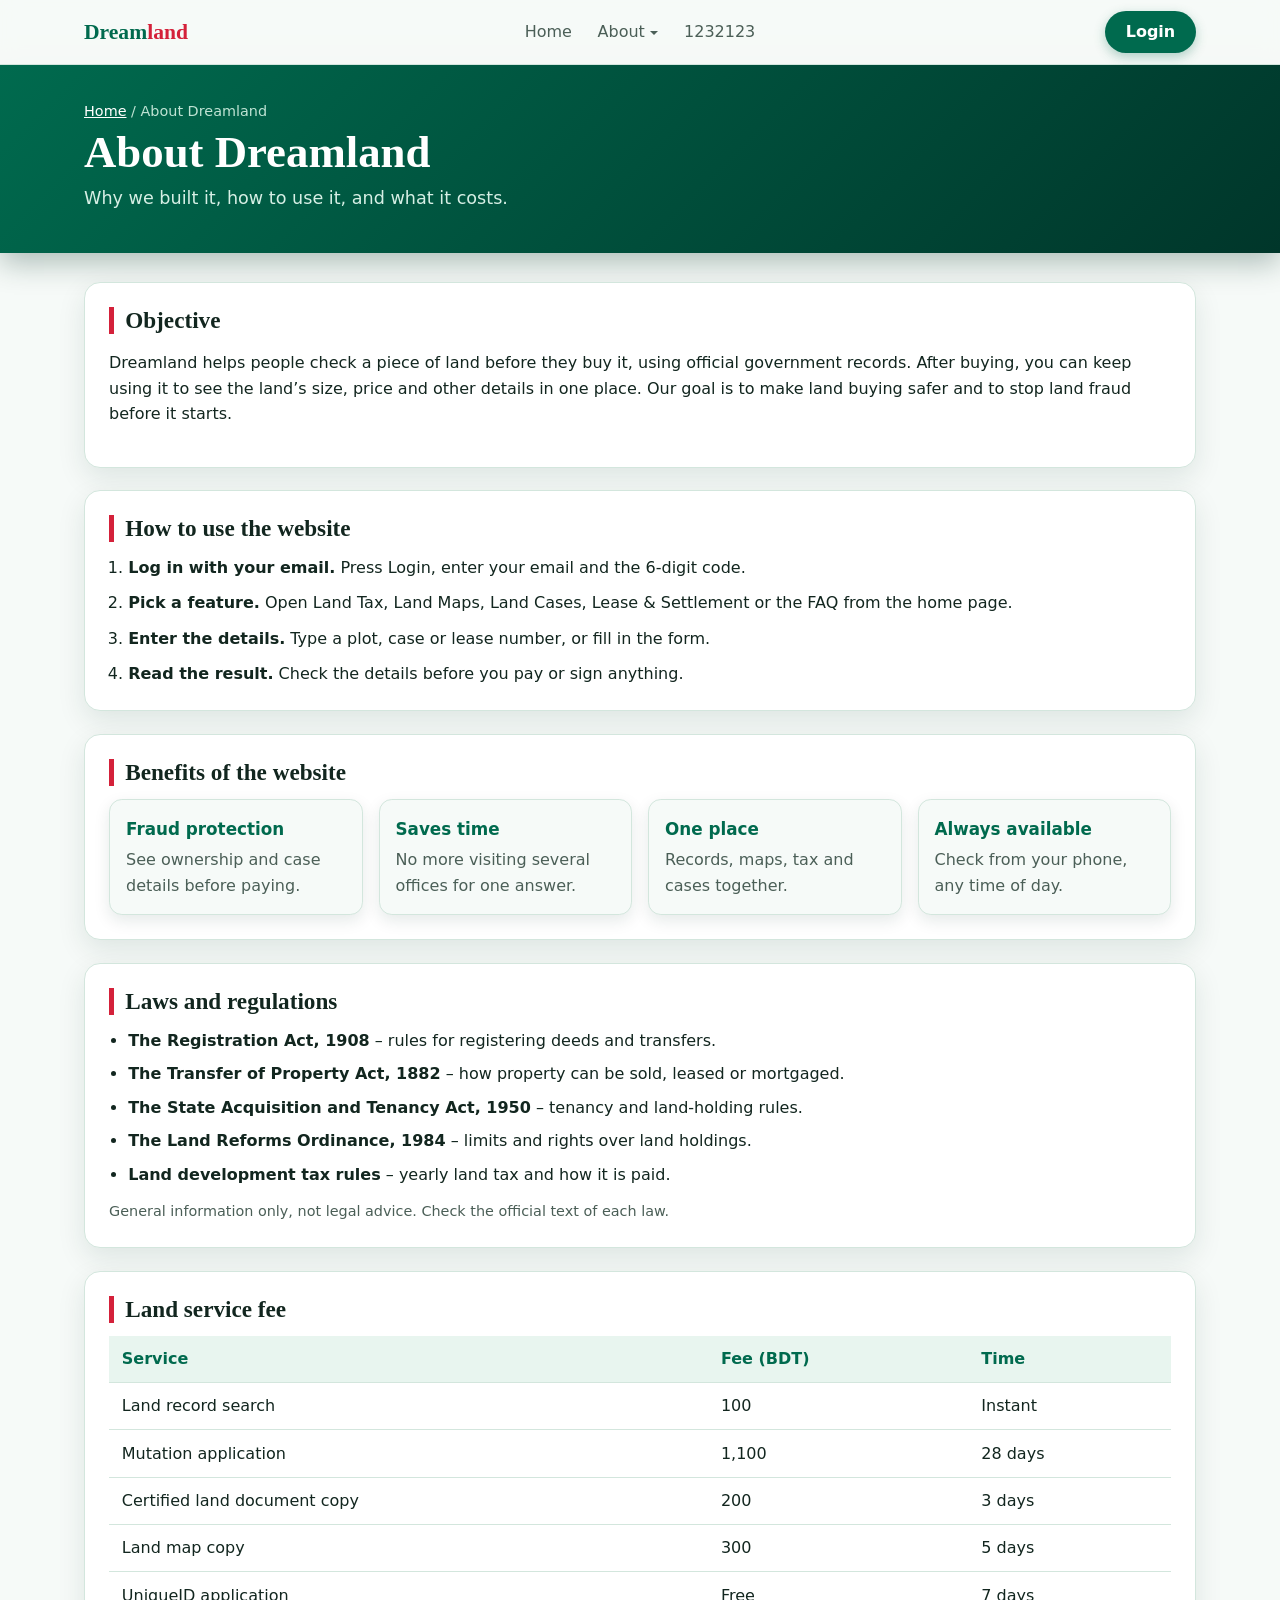
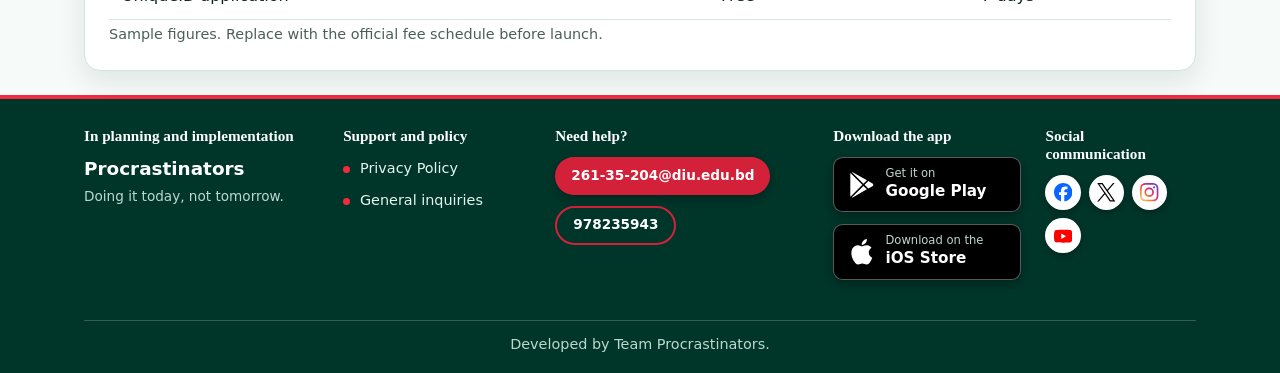
==== about.html @ dc515459 "mass" ====
<!DOCTYPE html>
<html lang="en">
<head>
<meta charset="utf-8">
<meta name="viewport" content="width=device-width, initial-scale=1, viewport-fit=cover">
<meta name="description" content="Dreamland: verify land records before you buy.">
<meta name="color-scheme" content="light">
<title>About – Dreamland</title>
<link rel="stylesheet" href="styles.css">
</head>
<body data-page="about">
<header>
  <div class="wrap bar">
    <a class="logo" href="index.html">Dream<span>land</span></a>
    <nav class="links" aria-label="Main"><a href="index.html">Home</a>
      <span class="has-dd"><a href="about.html" aria-haspopup="true">About</a>
        <div class="menu">
          <a href="about.html#objective">Objective</a>
          <a href="about.html#how-to-use">How to use the website</a>
          <a href="about.html#benefits">Benefits of the website</a>
          <a href="about.html#laws">Laws and regulations</a>
          <a href="about.html#fees">Land service fee</a>
        </div></span>
      <a href="tel:1232123">1232123</a></nav>
    <button class="login" type="button" id="loginBtn">Login</button>
  </div>
</header>
<div class="progress" id="progress"></div>

<section class="phero"><div class="wrap"><nav class="crumb" aria-label="Breadcrumb"><a href="index.html">Home</a> / About Dreamland</nav>
<h1>About Dreamland</h1><p>Why we built it, how to use it, and what it costs.</p></div></section>
<main class="wrap inner">

<div class="panel reveal" id="objective"><h2>Objective</h2>
<p>Dreamland helps people check a piece of land before they buy it, using official government records. After buying, you can keep using it to see the land&rsquo;s size, price and other details in one place. Our goal is to make land buying safer and to stop land fraud before it starts.</p></div>
<div class="panel reveal" id="how-to-use"><h2>How to use the website</h2>
<ol class="steps"><li><b>Log in with your email.</b> Press Login, enter your email and the 6-digit code.</li>
<li><b>Pick a feature.</b> Open Land Tax, Land Maps, Land Cases, Lease &amp; Settlement or the FAQ from the home page.</li>
<li><b>Enter the details.</b> Type a plot, case or lease number, or fill in the form.</li>
<li><b>Read the result.</b> Check the details before you pay or sign anything.</li></ol></div>
<div class="panel reveal" id="benefits"><h2>Benefits of the website</h2>
<div class="grid3"><div class="mini"><h3>Fraud protection</h3><p>See ownership and case details before paying.</p></div>
<div class="mini"><h3>Saves time</h3><p>No more visiting several offices for one answer.</p></div>
<div class="mini"><h3>One place</h3><p>Records, maps, tax and cases together.</p></div>
<div class="mini"><h3>Always available</h3><p>Check from your phone, any time of day.</p></div></div></div>
<div class="panel reveal" id="laws"><h2>Laws and regulations</h2>
<ul class="laws"><li><b>The Registration Act, 1908</b> &ndash; rules for registering deeds and transfers.</li>
<li><b>The Transfer of Property Act, 1882</b> &ndash; how property can be sold, leased or mortgaged.</li>
<li><b>The State Acquisition and Tenancy Act, 1950</b> &ndash; tenancy and land-holding rules.</li>
<li><b>The Land Reforms Ordinance, 1984</b> &ndash; limits and rights over land holdings.</li>
<li><b>Land development tax rules</b> &ndash; yearly land tax and how it is paid.</li></ul>
<p class="note">General information only, not legal advice. Check the official text of each law.</p></div>
<div class="panel reveal" id="fees"><h2>Land service fee</h2>
<div class="scroll"><table class="tbl"><thead><tr><th>Service</th><th>Fee (BDT)</th><th>Time</th></tr></thead><tbody>
<tr><td>Land record search</td><td>100</td><td>Instant</td></tr>
<tr><td>Mutation application</td><td>1,100</td><td>28 days</td></tr>
<tr><td>Certified land document copy</td><td>200</td><td>3 days</td></tr>
<tr><td>Land map copy</td><td>300</td><td>5 days</td></tr>
<tr><td>UniqueID application</td><td>Free</td><td>7 days</td></tr></tbody></table></div>
<p class="note">Sample figures. Replace with the official fee schedule before launch.</p></div>
</main>

<footer>
  <div class="wrap">
    <div class="ft">
      <div>
        <h4>In planning and implementation</h4>
        <div class="emb">
          <div><b>Procrastinators</b><p>Doing it today, not tomorrow.</p></div>
        </div>
      </div>
      <div>
        <h4>Support and policy</h4>
        <ul>
          <li><a href="#">Privacy Policy</a></li>
          <li><a href="#">General inquiries</a></li>
        </ul>
      </div>
      <div class="help">
        <h4>Need help?</h4>
        <a class="hb" href="https://mail.google.com/mail/?view=cm&amp;fs=1&amp;to=261-35-204@diu.edu.bd" target="_blank" rel="noopener noreferrer">261-35-204@diu.edu.bd</a>
        <a class="hn" href="tel:978235943">978235943</a>
      </div>
      <div>
        <h4>Download the app</h4>
        <a class="store" href="#"><svg class="bi bi-light" viewBox="0 0 24 24" aria-hidden="true"><path d="M22.018 13.298l-3.919 2.218-3.515-3.493 3.543-3.521 3.891 2.202a1.49 1.49 0 0 1 0 2.594zM1.337.924a1.486 1.486 0 0 0-.112.568v21.017c0 .217.045.419.124.6l11.155-11.087L1.337.924zm12.207 10.065l3.258-3.238L3.45.195a1.466 1.466 0 0 0-.946-.179l11.04 10.973zm0 2.067l-11 10.933c.298.036.612-.016.906-.183l13.324-7.54-3.23-3.21z"/></svg><span><small>Get it on</small><b>Google Play</b></span></a>
        <a class="store" href="#"><svg class="bi bi-light" viewBox="0 0 24 24" aria-hidden="true"><path d="M12.152 6.896c-.948 0-2.415-1.078-3.96-1.04-2.04.027-3.91 1.183-4.961 3.014-2.117 3.675-.546 9.103 1.519 12.09 1.013 1.454 2.208 3.09 3.792 3.039 1.52-.065 2.09-.987 3.935-.987 1.831 0 2.35.987 3.96.948 1.637-.026 2.676-1.48 3.676-2.948 1.156-1.688 1.636-3.325 1.662-3.415-.039-.013-3.182-1.221-3.22-4.857-.026-3.04 2.48-4.494 2.597-4.559-1.429-2.09-3.623-2.324-4.39-2.376-2-.156-3.675 1.09-4.61 1.09zM15.53 3.83c.843-1.012 1.4-2.427 1.245-3.83-1.207.052-2.662.805-3.532 1.818-.78.896-1.454 2.338-1.273 3.714 1.338.104 2.715-.688 3.559-1.701"/></svg><span><small>Download on the</small><b>iOS Store</b></span></a>
        </div>
      <div>
        <h4>Social <br>communication</h4>
        <div class="soc">
          <a href="#" aria-label="Facebook"><svg class="bi bi-fb" viewBox="0 0 24 24" aria-hidden="true"><path d="M9.101 23.691v-7.98H6.627v-3.667h2.474v-1.58c0-4.085 1.848-5.978 5.858-5.978.401 0 .955.042 1.468.103a8.68 8.68 0 0 1 1.141.195v3.325a8.623 8.623 0 0 0-.653-.036 26.805 26.805 0 0 0-.733-.009c-.707 0-1.259.096-1.675.309a1.686 1.686 0 0 0-.679.622c-.258.42-.374.995-.374 1.752v1.297h3.919l-.386 2.103-.287 1.564h-3.246v8.245C19.396 23.238 24 18.179 24 12.044c0-6.627-5.373-12-12-12s-12 5.373-12 12c0 5.628 3.874 10.35 9.101 11.647Z"/></svg></a>
          <a href="#" aria-label="X"><svg class="bi bi-x" viewBox="0 0 24 24" aria-hidden="true"><path d="M14.234 10.162 22.977 0h-2.072l-7.591 8.824L7.251 0H.258l9.168 13.343L.258 24H2.33l8.016-9.318L16.749 24h6.993zm-2.837 3.299-.929-1.329L3.076 1.56h3.182l5.965 8.532.929 1.329 7.754 11.09h-3.182z"/></svg></a>
          <a href="#" aria-label="Instagram"><svg class="bi bi-ig" viewBox="0 0 24 24" aria-hidden="true"><defs><linearGradient id="ig" x1="0" y1="1" x2="1" y2="0"><stop offset="0" stop-color="#FEDA77"/><stop offset=".3" stop-color="#F58529"/><stop offset=".55" stop-color="#DD2A7B"/><stop offset=".8" stop-color="#8134AF"/><stop offset="1" stop-color="#515BD4"/></linearGradient></defs><path d="M7.0301.084c-1.2768.0602-2.1487.264-2.911.5634-.7888.3075-1.4575.72-2.1228 1.3877-.6652.6677-1.075 1.3368-1.3802 2.127-.2954.7638-.4956 1.6365-.552 2.914-.0564 1.2775-.0689 1.6882-.0626 4.947.0062 3.2586.0206 3.6671.0825 4.9473.061 1.2765.264 2.1482.5635 2.9107.308.7889.72 1.4573 1.388 2.1228.6679.6655 1.3365 1.0743 2.1285 1.38.7632.295 1.6361.4961 2.9134.552 1.2773.056 1.6884.069 4.9462.0627 3.2578-.0062 3.668-.0207 4.9478-.0814 1.28-.0607 2.147-.2652 2.9098-.5633.7889-.3086 1.4578-.72 2.1228-1.3881.665-.6682 1.0745-1.3378 1.3795-2.1284.2957-.7632.4966-1.636.552-2.9124.056-1.2809.0692-1.6898.063-4.948-.0063-3.2583-.021-3.6668-.0817-4.9465-.0607-1.2797-.264-2.1487-.5633-2.9117-.3084-.7889-.72-1.4568-1.3876-2.1228C21.2982 1.33 20.628.9208 19.8378.6165 19.074.321 18.2017.1197 16.9244.0645 15.6471.0093 15.236-.005 11.977.0014 8.718.0076 8.31.0215 7.0301.0839m.1402 21.6932c-1.17-.0509-1.8053-.2453-2.2287-.408-.5606-.216-.96-.4771-1.3819-.895-.422-.4178-.6811-.8186-.9-1.378-.1644-.4234-.3624-1.058-.4171-2.228-.0595-1.2645-.072-1.6442-.079-4.848-.007-3.2037.0053-3.583.0607-4.848.05-1.169.2456-1.805.408-2.2282.216-.5613.4762-.96.895-1.3816.4188-.4217.8184-.6814 1.3783-.9003.423-.1651 1.0575-.3614 2.227-.4171 1.2655-.06 1.6447-.072 4.848-.079 3.2033-.007 3.5835.005 4.8495.0608 1.169.0508 1.8053.2445 2.228.408.5608.216.96.4754 1.3816.895.4217.4194.6816.8176.9005 1.3787.1653.4217.3617 1.056.4169 2.2263.0602 1.2655.0739 1.645.0796 4.848.0058 3.203-.0055 3.5834-.061 4.848-.051 1.17-.245 1.8055-.408 2.2294-.216.5604-.4763.96-.8954 1.3814-.419.4215-.8181.6811-1.3783.9-.4224.1649-1.0577.3617-2.2262.4174-1.2656.0595-1.6448.072-4.8493.079-3.2045.007-3.5825-.006-4.848-.0608M16.953 5.5864A1.44 1.44 0 1 0 18.39 4.144a1.44 1.44 0 0 0-1.437 1.4424M5.8385 12.012c.0067 3.4032 2.7706 6.1557 6.173 6.1493 3.4026-.0065 6.157-2.7701 6.1506-6.1733-.0065-3.4032-2.771-6.1565-6.174-6.1498-3.403.0067-6.156 2.771-6.1496 6.1738M8 12.0077a4 4 0 1 1 4.008 3.9921A3.9996 3.9996 0 0 1 8 12.0077"/></svg></a>
          <a href="#" aria-label="YouTube"><svg class="bi bi-yt" viewBox="0 0 24 24" aria-hidden="true"><path d="M23.498 6.186a3.016 3.016 0 0 0-2.122-2.136C19.505 3.545 12 3.545 12 3.545s-7.505 0-9.377.505A3.017 3.017 0 0 0 .502 6.186C0 8.07 0 12 0 12s0 3.93.502 5.814a3.016 3.016 0 0 0 2.122 2.136c1.871.505 9.376.505 9.376.505s7.505 0 9.377-.505a3.015 3.015 0 0 0 2.122-2.136C24 15.93 24 12 24 12s0-3.93-.502-5.814zM9.545 15.568V8.432L15.818 12l-6.273 3.568z"/></svg></a>
        </div>
      </div>
    </div>
    <div class="copy">Developed by Team Procrastinators.</div>
  </div>
</footer>

<div class="modal" id="loginModal" hidden>
  <div class="mbox" role="dialog" aria-modal="true" aria-labelledby="lt">
    <button class="x" type="button" aria-label="Close" data-close>&times;</button>
    <h3 id="lt">Login with email</h3>
    <form id="lf1" novalidate>
      <p>Enter your email and we will send you a 6-digit code.</p>
      <label>Email<input type="email" id="lemail" placeholder="you@example.com" autocomplete="email"></label>
      <p class="err" id="lerr1"></p><button class="pbtn" type="submit">Send code</button>
    </form>
    <form id="lf2" hidden novalidate>
      <p id="lhint"></p>
      <label>6-digit code<input id="lcode" inputmode="numeric" maxlength="6" autocomplete="one-time-code"></label>
      <p class="err" id="lerr2"></p><button class="pbtn" type="submit">Verify and login</button>
      <button type="button" class="linkbtn" id="lback">Change email</button>
    </form>
    <div id="lf3" hidden><p>Signed in as <b id="lwho"></b></p><button class="pbtn" id="llogout" type="button">Logout</button></div>
  </div>
</div>
<script src="site.js"></script>
</body>
</html>
---- styles.css ----
/* ==========================================================================
   Dreamland – styles.css
   Sections: 1 Theme & base · 2 Header · 3 Spotlight · 4 Features · 5 Footer · 6 Scroll reveal · 7 Responsive & reduced motion
   ========================================================================== */

/* 1. THEME & BASE */
:root{--bg:#f6faf8;--card:#fff;--ink:#12261f;--muted:#4b5f57;--sky:#006a4e;--accent:#d4213a;--line:#d3e6dd;--glass:rgba(246,250,248,.88);
box-sizing:border-box;padding-top:env(safe-area-inset-top,0px);padding-bottom:env(safe-area-inset-bottom,0px)}
html{scroll-padding-top:calc(env(safe-area-inset-top,0px) + 4.5rem);scroll-behavior:smooth}
*,*::before,*::after{box-sizing:inherit}
body{margin:0;background:var(--bg);color:var(--ink);font:1rem/1.6 system-ui,-apple-system,"Segoe UI",Roboto,sans-serif}
body::before{content:"";position:fixed;inset:0 0 auto;height:env(safe-area-inset-top,0px);background:var(--bg);z-index:30}
a{color:var(--accent)}
:focus-visible{outline:3px solid var(--sky);outline-offset:3px}
.wrap{max-width:72rem;margin:0 auto;padding:0 1.25rem}
/* 2. HEADER */
header{position:sticky;top:env(safe-area-inset-top,0px);z-index:20;background:var(--glass);backdrop-filter:blur(10px);border-bottom:1px solid var(--line)}
.bar{display:grid;grid-template-columns:1fr auto 1fr;align-items:center;gap:1rem;height:4rem}
.logo{font:700 1.35rem Georgia,serif;text-decoration:none;color:var(--sky)}
.logo span{color:var(--accent)}
.links{display:flex;gap:1.6rem;justify-content:center;grid-column:2}
.links a{color:var(--muted);text-decoration:none;font-weight:500}
.links a:hover{color:var(--accent)}
.login{all:unset;cursor:pointer;grid-column:3;justify-self:end;background:var(--sky);color:#fff;font-weight:700;padding:.5rem 1.3rem;border-radius:999px;transition:transform .2s,box-shadow .2s}
.login:hover{transform:translateY(-2px);box-shadow:0 6px 14px rgba(0,106,78,.3)}
/* 3. SPOTLIGHT (carousel, search bar, date) */
.spot{position:relative;margin:1.5rem 0;border-radius:1.25rem;overflow:hidden;aspect-ratio:16/7;min-height:14rem;background:#bfe8d6}
.slide{position:absolute;inset:0;display:flex;flex-direction:column;padding:0;opacity:0;visibility:hidden;transform:scale(1.03);transition:opacity .7s,transform 1.2s,visibility .7s}
.slide img{width:100%;height:100%;object-fit:cover;object-position:left center;display:block}
.slide.on{opacity:1;visibility:visible;transform:none}
.rank{color:#bfe9f8;font-weight:600;margin:0 0 .5rem}
.slide h1,.slide h2{font:700 clamp(2.2rem,7vw,4.2rem)/1.05 Georgia,serif;margin:0 0 .8rem;letter-spacing:-.02em}
.slide p{max-width:34rem;margin:0 0 1.5rem;font-size:1.1rem}
.role{display:inline-block;transition:opacity .3s}
.role.out{opacity:0}
.btn{display:inline-block;background:#006a4e;color:#fff;font-weight:700;padding:.7rem 1.4rem;border-radius:999px;text-decoration:none;margin-right:.6rem;transition:transform .2s}
.btn:hover{transform:translateY(-2px)}
.btn.ghost{background:rgba(255,255,255,.15);color:#fff}
.ctrl{position:absolute;left:0;right:0;bottom:1rem;display:flex;justify-content:center;align-items:center;z-index:2;pointer-events:none}
.ctrl button{all:unset;cursor:pointer;width:2.4rem;height:2.4rem;border-radius:50%;background:rgba(255,255,255,.2);color:#fff;display:grid;place-items:center}
.ctrl button:hover{background:rgba(255,255,255,.35)}
.dots{display:flex;gap:.5rem;pointer-events:auto}
.dots button{width:.7rem;height:.7rem;border-radius:50%;background:rgba(255,255,255,.65);box-shadow:0 0 0 1px rgba(0,40,28,.3)}
.dots button.on{background:#fff;width:1.6rem;border-radius:999px;transition:width .3s}
.sbar{position:absolute;top:33%;left:50%;transform:translate(-50%,-50%);z-index:3;width:min(36rem,calc(100% - 2rem));display:flex;align-items:center;gap:.6rem;padding:0 1rem;border-radius:999px;background:rgba(0,40,28,.32);border:1px solid rgba(255,255,255,.6);backdrop-filter:blur(8px);color:#fff}
.sbar svg{flex:none;width:1.1rem;height:1.1rem}
.sbar input{all:unset;flex:1;min-width:0;padding:.65rem 0;color:#fff;font-size:1rem;text-overflow:ellipsis}
.sbar input::placeholder{color:#fff;opacity:1;text-overflow:ellipsis}
.sbar:focus-within{border-color:#fff;box-shadow:0 0 0 3px rgba(255,255,255,.35)}
.date{position:absolute;right:1rem;bottom:.9rem;z-index:3;padding:.4rem 1.1rem;border-radius:999px;background:rgba(0,40,28,.32);backdrop-filter:blur(8px);color:#fff;font-size:1.05rem;white-space:nowrap}
/* 4. FEATURES (chips + cards) */
section{padding:2.5rem 0 0}
.head{display:flex;align-items:center;justify-content:space-between;gap:1rem;flex-wrap:wrap;margin-bottom:1.2rem}
h2.t{font:700 1.7rem Georgia,serif;margin:0;border-left:5px solid var(--accent);padding-left:.8rem}
.chips{display:flex;gap:.5rem;flex-wrap:wrap}
.chip{all:unset;cursor:pointer;padding:.35rem 1rem;border-radius:999px;border:1px solid var(--line);background:var(--card);font-size:.92rem}
.chip:hover{border-color:var(--sky)}
.chip[aria-pressed="true"]{background:var(--sky);color:#fff;border-color:var(--sky);font-weight:600}
.grid{display:grid;grid-template-columns:repeat(auto-fill,minmax(min(20rem,100%),1fr));gap:1rem}
.card{position:relative;aspect-ratio:16/9;border-radius:.9rem;overflow:hidden;background:linear-gradient(160deg,hsl(164 100% 22%),hsl(164 100% 12%));color:#fff;display:flex;flex-direction:column;justify-content:flex-start;padding:.9rem;transition:transform .3s,box-shadow .3s;cursor:default}
.card:hover,.card:focus-visible{transform:translateY(-6px);box-shadow:0 14px 30px rgba(212,33,58,.35)}
.card::before{content:"";position:absolute;inset:0;background:linear-gradient(160deg,#f42a41,#8c0f1f);opacity:0;transition:opacity .3s}
.card>*{position:relative}
.card .ico{position:absolute;right:.9rem;bottom:.9rem;width:5rem;height:5rem;padding:1.1rem;border-radius:50%;background:rgba(255,255,255,.18);fill:none;stroke:#fff;stroke-width:1.7;stroke-linecap:round;stroke-linejoin:round}
.card:hover::before,.card:focus-visible::before{opacity:1}
.card .tag{position:absolute;bottom:.9rem;left:.9rem;background:rgba(0,0,0,.35);padding:.1rem .6rem;border-radius:999px;font-size:.95rem}
.card h3{margin:0;font-size:1.6rem;line-height:1.2}
.card p{max-width:calc(100% - 5.5rem);margin:.4rem 0 0;font-size:1.05rem;max-height:0;opacity:0;overflow:hidden;transition:max-height .35s,opacity .35s}
.card:hover p,.card:focus-visible p{max-height:8rem;opacity:1}
/* highlighted red card (Apply for UniqueID): brighter glow on hover */
.card.hot{background:linear-gradient(160deg,#e0243d,#8c0f1f);box-shadow:0 0 14px rgba(244,42,65,.45)}
.card.hot::before{background:linear-gradient(160deg,#ff6b7e,#e0243d)}
.card.hot:hover,.card.hot:focus-visible{box-shadow:0 0 34px 8px rgba(255,80,100,.85),0 14px 34px rgba(255,60,85,.6)}
.empty{color:var(--muted);padding:1rem 0}
/* 5. FOOTER */
footer{margin-top:1.5rem;background:#00362a;color:#e6f4ee;border-top:4px solid #f42a41;font-size:.9rem}
.ft{display:grid;grid-template-columns:minmax(12rem,1.25fr) minmax(9rem,1fr) minmax(13rem,1.35fr) minmax(10rem,1fr) minmax(8rem,.8fr);gap:1.5rem;align-items:start;padding:1.75rem 0 1.25rem;overflow:visible;min-width:0}
.ft>div{min-width:0;max-width:100%}
.ft>div:first-child{min-width:0}
.ft>div:nth-child(3){min-width:0}
.ft>div:nth-child(4){min-width:0}
.ft>div:nth-child(5){min-width:0}
.store{width:100%;max-width:100%;box-sizing:border-box;overflow:visible}
.ft h4{white-space:normal}
@media(max-width:900px){.ft{grid-template-columns:repeat(2,minmax(0,1fr));gap:2rem 1.5rem}.ft>div:first-child{grid-column:1/-1}}
@media(max-width:480px){.ft{grid-template-columns:minmax(0,1fr);gap:1.75rem}.ft>div:first-child{grid-column:auto}.store{max-width:15rem}}
.help p{margin:0 0 1rem;line-height:1.5}
.ft a.hb{display:inline-block;background:#d4213a;color:#fff;font-weight:700;padding:.5rem 1rem;border-radius:999px;text-decoration:none;white-space:nowrap}
.ft a.hb:hover{background:#f42a41;text-decoration:none}
.ft a.hn{display:block;margin-top:.6rem;color:#fff;font-weight:700}
.ft h4{margin:0 0 .75rem;font:700 .95rem Georgia,serif;color:#fff;white-space:nowrap}
.ft h4.gap{margin-top:2rem}
.ft ul{list-style:none;margin:0;padding:0;display:grid;gap:.55rem}
.ft a{color:#e6f4ee;text-decoration:none}
.ft a:hover{color:#fff;text-decoration:underline}
.ft a:focus-visible{outline-color:#fff}
.ft ul a{display:flex;gap:.6rem;align-items:baseline;white-space:nowrap}
.ft ul a::before{content:"";flex:none;width:.45rem;height:.45rem;border-radius:50%;background:#f42a41}
.emb{display:flex;gap:1rem;align-items:center}
.ft svg.plogo{flex:none;width:4rem;height:4rem;stroke:none}
.emb p{margin:.3rem 0 0;color:#bcd8cc;font-size:.85rem;line-height:1.4}
.seal{flex:none;width:3.6rem;height:3.6rem;border-radius:50%;border:2px dashed rgba(255,255,255,.55);display:grid;place-items:center;font-size:.7rem;color:#bcd8cc}
.emb b{display:block;color:#fff;line-height:1.35;font-size:1.15rem;white-space:nowrap}
.emb span{display:inline-block;margin-top:.4rem;background:rgba(255,255,255,.14);padding:.15rem .7rem;border-radius:.4rem;color:#fff}
.store{display:flex;align-items:center;gap:.7rem;padding:.55rem .9rem;background:#000;border:1px solid rgba(255,255,255,.35);border-radius:.6rem;margin-bottom:.75rem;max-width:14rem}
.store svg{flex:none;width:1.6rem;height:1.6rem}
.ft svg.bi{stroke:none}
.store small{display:block;font-size:.72rem;color:#bcd8cc;line-height:1.1;white-space:nowrap}
.store b{color:#fff;line-height:1.2;font-size:.95rem;white-space:nowrap}
.ft svg{fill:none;stroke:#fff;stroke-width:1.8;stroke-linecap:round;stroke-linejoin:round}
.soc{display:flex;flex-wrap:wrap;gap:.5rem}
.soc a{width:2.2rem;height:2.2rem;border-radius:50%;display:grid;place-items:center;background:#fff;transition:transform .2s}
.soc a:hover{transform:translateY(-3px)}
.soc svg{width:1.15rem;height:1.15rem}
.partners{background:#fff;color:#12261f;border-radius:1rem;padding:1rem 1.5rem;display:flex;flex-wrap:wrap;gap:.6rem 2rem;align-items:center;justify-content:space-between}
.partners p{margin:0;font-weight:700;color:#006a4e}
.partners ul.pl{display:flex;flex-wrap:wrap;gap:.4rem 1.6rem;list-style:none;margin:0;padding:0}
.partners li{font-weight:600}
.copy{margin-top:.5rem;border-top:1px solid rgba(255,255,255,.2);padding:.8rem 0 1rem;text-align:center;color:#bcd8cc;font-size:.9rem}
/* footer icon colours (were inline style="" attributes in the HTML) */
.ft svg.bi-light{fill:#fff}
.ft svg.bi-fb{fill:#0866FF}
.ft svg.bi-x{fill:#000}
.ft svg.bi-yt{fill:#FF0000}
.ft svg.bi-ig path{fill:url(#ig)}

/* 6. SCROLL REVEAL */
.reveal{opacity:0;transform:translateY(18px);transition:opacity .7s,transform .7s}
.reveal.in{opacity:1;transform:none}
/* 7. RESPONSIVE + REDUCED MOTION */
@media (max-width:720px){.bar{grid-template-columns:auto 1fr auto;gap:.5rem}.links{grid-column:2;gap:.7rem;font-size:.8rem}.logo{font-size:1.1rem}.spot{aspect-ratio:16/10}.sbar input{font-size:.75rem}.date{font-size:.85rem;right:.6rem}}
@media (prefers-reduced-motion:reduce){*{transition:none!important;scroll-behavior:auto!important}.reveal{opacity:1;transform:none}}

/* ==========================================================================
   9. SHADOWS + MOTION (added)
   ========================================================================== */
.progress{position:fixed;top:env(safe-area-inset-top,0px);left:0;height:3px;width:0;background:linear-gradient(90deg,#006a4e,#f42a41);z-index:60;transition:width .15s}
header{transition:box-shadow .3s,background .3s}
header.scrolled{box-shadow:0 8px 24px rgba(0,50,35,.16)}
.spot{box-shadow:0 18px 44px rgba(0,50,35,.28)}
.chip{box-shadow:0 2px 6px rgba(0,50,35,.1);transition:transform .2s,box-shadow .2s,border-color .2s}
.chip:hover{transform:translateY(-2px);box-shadow:0 6px 14px rgba(0,50,35,.18)}
a.card{text-decoration:none;cursor:pointer}
.card{box-shadow:0 8px 20px rgba(0,50,35,.25);animation:up .55s backwards;animation-delay:calc(var(--i,0)*70ms)}
.card.hot{box-shadow:0 0 16px rgba(244,42,65,.5),0 8px 20px rgba(140,15,31,.3)}
.login{box-shadow:0 4px 12px rgba(0,106,78,.3)}
.store{box-shadow:0 4px 12px rgba(0,0,0,.35)}
.soc a{box-shadow:0 3px 8px rgba(0,0,0,.3)}
.ft a.hb{box-shadow:0 4px 12px rgba(0,0,0,.3);font-size:.85rem}
.ft a.hn{display:block;width:fit-content;margin-top:.7rem;padding:.4rem 1rem;border:2px solid #d4213a;border-radius:999px;font-weight:700;white-space:nowrap;font-size:.85rem;transition:background .2s}
.ft a.hn:hover{background:#d4213a;text-decoration:none}
.nodial{cursor:default}
@keyframes up{from{opacity:0;transform:translateY(22px)}to{opacity:1;transform:none}}
@keyframes pop{from{opacity:0;transform:scale(.94) translateY(10px)}to{opacity:1;transform:none}}

/* About dropdown */
.has-dd{position:relative;padding:.9rem 0}
.has-dd>a::after{content:"";display:inline-block;margin-left:.35rem;border:4px solid transparent;border-top-color:currentColor;transform:translateY(2px)}
.menu{position:absolute;top:100%;left:50%;min-width:15rem;padding:.4rem;background:#fff;border:1px solid var(--line);border-radius:.9rem;box-shadow:0 18px 40px rgba(0,50,35,.2);opacity:0;visibility:hidden;transform:translate(-50%,8px);transition:opacity .2s,transform .2s,visibility .2s;z-index:40}
.has-dd:hover .menu,.has-dd:focus-within .menu{opacity:1;visibility:visible;transform:translate(-50%,0)}
.links .menu a{display:block;padding:.55rem .8rem;border-radius:.6rem;color:var(--ink);white-space:nowrap}
.links .menu a:hover{background:#e8f5ef;color:var(--sky)}

/* Login window */
body.lock{overflow:hidden}
.modal{position:fixed;inset:0;z-index:100;display:grid;place-items:center;padding:1rem;background:rgba(0,30,20,.55);backdrop-filter:blur(4px)}
.modal[hidden]{display:none}
.mbox{position:relative;width:min(26rem,100%);padding:1.6rem;background:#fff;border-radius:1.1rem;box-shadow:0 26px 60px rgba(0,0,0,.4);animation:pop .25s}
.mbox h3{margin:0 0 .8rem;font:700 1.35rem Georgia,serif;color:var(--sky)}
.mbox p{margin:0 0 .9rem}
.x{all:unset;cursor:pointer;position:absolute;top:.7rem;right:.9rem;font-size:1.7rem;line-height:1;color:var(--muted)}
.x:hover{color:var(--accent)}
.linkbtn{all:unset;cursor:pointer;margin-left:1rem;color:var(--sky);text-decoration:underline}

/* Forms + buttons */
label{display:grid;gap:.3rem;font-weight:600;font-size:.95rem}
input,select{font:inherit;font-weight:400;padding:.6rem .8rem;border:1px solid var(--line);border-radius:.6rem;background:#fff;color:var(--ink);width:100%;box-shadow:inset 0 1px 3px rgba(0,50,35,.08)}
input:focus,select:focus{outline:3px solid rgba(0,106,78,.3);border-color:var(--sky)}
.pbtn{all:unset;cursor:pointer;display:inline-block;padding:.6rem 1.4rem;border-radius:999px;background:var(--sky);color:#fff;font-weight:700;box-shadow:0 6px 14px rgba(0,106,78,.3);transition:transform .2s,box-shadow .2s;text-align:center}
.pbtn:hover{transform:translateY(-2px);box-shadow:0 10px 20px rgba(0,106,78,.4)}
.pbtn:focus-visible{outline:3px solid var(--accent);outline-offset:3px}
.err{color:#b3132a;font-size:.92rem;min-height:1.2em}
ul.err.list{margin:0;padding-left:1.1rem;grid-column:1/-1}
.code{font:700 1.05rem monospace;background:#e8f5ef;padding:.05rem .5rem;border-radius:.4rem;color:var(--sky)}

/* Inner pages */
.phero{padding:2.2rem 0 2.6rem;background:linear-gradient(135deg,#006a4e,#00362a);color:#fff;box-shadow:0 10px 28px rgba(0,50,35,.3);animation:up .6s backwards}
.phero h1{margin:.3rem 0 .4rem;font:700 clamp(1.9rem,5vw,2.8rem)/1.1 Georgia,serif}
.phero p{margin:0;color:#d6efe5;font-size:1.1rem}
.crumb{font-size:.9rem;color:#bfe3d4}
.crumb a{color:#fff}
.inner{padding-top:1.8rem;display:grid;gap:1.4rem;animation:up .6s .1s backwards}
.panel{background:var(--card);border:1px solid var(--line);border-radius:1rem;padding:1.5rem;box-shadow:0 10px 28px rgba(0,50,35,.1)}
.panel h2{margin:0 0 .8rem;font:700 1.45rem Georgia,serif;border-left:5px solid var(--accent);padding-left:.7rem}
.hint{color:var(--muted);margin:0 0 1rem}
.ex{all:unset;cursor:pointer;padding:.05rem .6rem;border-radius:999px;background:#e8f5ef;color:var(--sky);font-weight:600;margin-right:.2rem}
.ex:hover{background:var(--sky);color:#fff}
.row{display:flex;gap:.8rem;align-items:end;flex-wrap:wrap}
.grow{flex:1;min-width:12rem}
.fgrid{display:grid;grid-template-columns:repeat(auto-fit,minmax(13rem,1fr));gap:1rem;align-items:end}
.res{margin-top:1.2rem}
.res:empty{display:none}
.res h3{margin:0 0 .6rem;font-size:1.2rem}
.kv{display:grid;grid-template-columns:repeat(auto-fit,minmax(11rem,1fr));gap:.7rem;margin:0}
.kv div{background:var(--bg);border:1px solid var(--line);border-radius:.7rem;padding:.6rem .8rem;box-shadow:0 3px 8px rgba(0,50,35,.06)}
.kv dt{font-size:.8rem;color:var(--muted)}
.kv dd{margin:0;font-weight:700}
.pill{display:inline-block;padding:.1rem .7rem;border-radius:999px;font-size:.8rem;font-weight:700;vertical-align:middle}
.pill.ok{background:#d9f3e7;color:#006a4e}.pill.bad{background:#fde0e4;color:#b3132a}.pill.warn{background:#fff0d1;color:#8a5a00}
.total{margin:1rem 0 0;font-size:1.2rem}.total b{color:var(--accent);font-size:1.5rem}
.success{background:#e8f5ef;border:1px solid #9fd6bd;border-radius:.8rem;padding:1rem;animation:pop .3s}
.success h3{color:var(--sky)}
.note{color:var(--muted);font-size:.9rem;margin:.2rem 0 0}
.two2{display:grid;grid-template-columns:repeat(auto-fit,minmax(18rem,1fr));gap:1.4rem}
.mapwrap{display:grid;grid-template-columns:minmax(0,2fr) minmax(0,1fr);gap:1.2rem;margin-top:1rem;align-items:start}
#mapSvg{width:100%;height:auto;background:#cfeadf;border-radius:.9rem;box-shadow:inset 0 2px 8px rgba(0,50,35,.2)}
.plot{cursor:pointer;outline:none}
.plot rect{fill:#2fae85;stroke:#fff;stroke-width:3;transition:fill .2s,transform .2s;filter:drop-shadow(0 3px 4px rgba(0,50,35,.35))}
.plot text{fill:#fff;font:700 15px system-ui,sans-serif;pointer-events:none}
.plot:hover rect,.plot:focus rect{fill:#0b8a66}
.plot.on rect{fill:#d4213a}
.faq{display:grid;gap:.7rem;margin-top:1rem}
.qa{border:1px solid var(--line);border-radius:.8rem;background:var(--bg);box-shadow:0 3px 8px rgba(0,50,35,.06);overflow:hidden}
.qa summary{cursor:pointer;padding:.8rem 1rem;font-weight:600}
.qa[open] summary{color:var(--sky);border-bottom:1px solid var(--line)}
.qa p{margin:0;padding:.8rem 1rem}
.empty{color:var(--muted)}
.steps{margin:0;padding-left:1.2rem;display:grid;gap:.6rem}
.grid3{display:grid;grid-template-columns:repeat(auto-fit,minmax(12rem,1fr));gap:1rem}
.mini{background:var(--bg);border:1px solid var(--line);border-radius:.8rem;padding:1rem;box-shadow:0 6px 16px rgba(0,50,35,.1);transition:transform .25s,box-shadow .25s}
.mini:hover{transform:translateY(-4px);box-shadow:0 12px 24px rgba(0,50,35,.18)}
.mini h3{margin:0 0 .3rem;font-size:1.05rem;color:var(--sky)}.mini p{margin:0;color:var(--muted)}
.laws{margin:0 0 .8rem;padding-left:1.2rem;display:grid;gap:.5rem}
.scroll{overflow-x:auto}
.tbl{width:100%;border-collapse:collapse}
.tbl th,.tbl td{text-align:left;padding:.65rem .8rem;border-bottom:1px solid var(--line)}
.tbl th{background:#e8f5ef;color:var(--sky)}
.tbl tbody tr:hover{background:#f1f8f5}
#objective,#how-to-use,#benefits,#laws,#fees{scroll-margin-top:5rem}
@media (max-width:720px){.mapwrap{grid-template-columns:1fr}.has-dd{padding:.7rem 0}.menu{min-width:13rem}}
@media (prefers-reduced-motion:reduce){.card,.phero,.inner,.mbox,.success{animation:none!important}}
.links{align-items:center}
.has-dd>a{white-space:nowrap}
@media (max-width:720px){.has-dd>a::after{margin-left:.2rem;border-width:3px}.links{white-space:nowrap}}
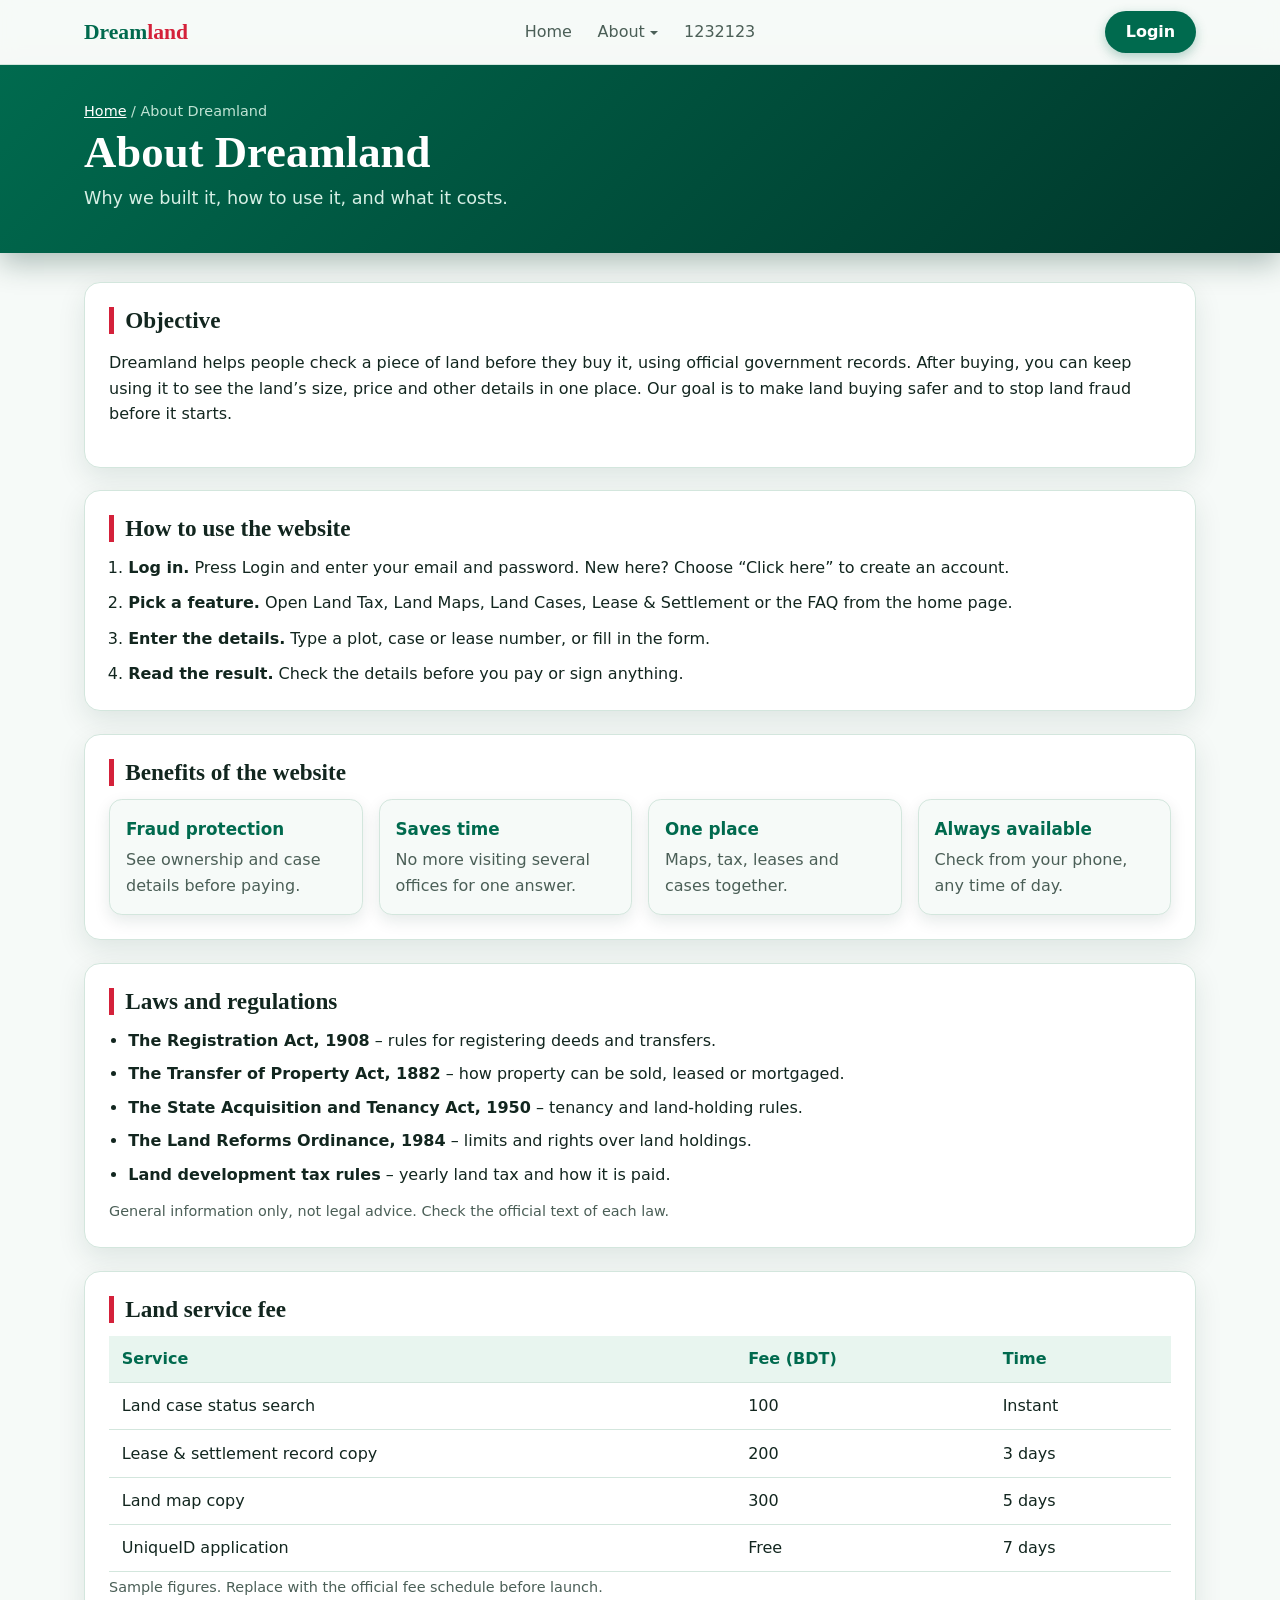
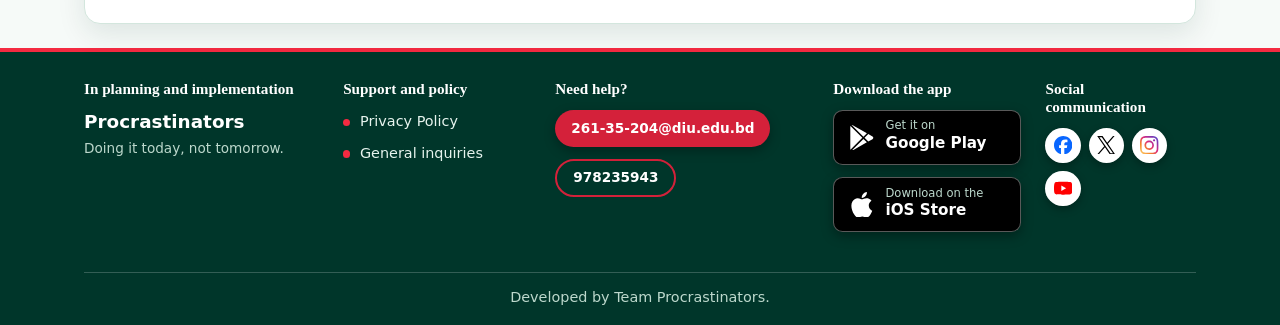
==== commit 2a834cc9: "mass2" ====
--- a/about.html
+++ b/about.html
@@ -34,14 +34,14 @@
 <div class="panel reveal" id="objective"><h2>Objective</h2>
 <p>Dreamland helps people check a piece of land before they buy it, using official government records. After buying, you can keep using it to see the land&rsquo;s size, price and other details in one place. Our goal is to make land buying safer and to stop land fraud before it starts.</p></div>
 <div class="panel reveal" id="how-to-use"><h2>How to use the website</h2>
-<ol class="steps"><li><b>Log in with your email.</b> Press Login, enter your email and the 6-digit code.</li>
+<ol class="steps"><li><b>Log in.</b> Press Login and enter your email and password. New here? Choose &ldquo;Click here&rdquo; to create an account.</li>
 <li><b>Pick a feature.</b> Open Land Tax, Land Maps, Land Cases, Lease &amp; Settlement or the FAQ from the home page.</li>
 <li><b>Enter the details.</b> Type a plot, case or lease number, or fill in the form.</li>
 <li><b>Read the result.</b> Check the details before you pay or sign anything.</li></ol></div>
 <div class="panel reveal" id="benefits"><h2>Benefits of the website</h2>
 <div class="grid3"><div class="mini"><h3>Fraud protection</h3><p>See ownership and case details before paying.</p></div>
 <div class="mini"><h3>Saves time</h3><p>No more visiting several offices for one answer.</p></div>
-<div class="mini"><h3>One place</h3><p>Records, maps, tax and cases together.</p></div>
+<div class="mini"><h3>One place</h3><p>Maps, tax, leases and cases together.</p></div>
 <div class="mini"><h3>Always available</h3><p>Check from your phone, any time of day.</p></div></div></div>
 <div class="panel reveal" id="laws"><h2>Laws and regulations</h2>
 <ul class="laws"><li><b>The Registration Act, 1908</b> &ndash; rules for registering deeds and transfers.</li>
@@ -52,9 +52,8 @@
 <p class="note">General information only, not legal advice. Check the official text of each law.</p></div>
 <div class="panel reveal" id="fees"><h2>Land service fee</h2>
 <div class="scroll"><table class="tbl"><thead><tr><th>Service</th><th>Fee (BDT)</th><th>Time</th></tr></thead><tbody>
-<tr><td>Land record search</td><td>100</td><td>Instant</td></tr>
-<tr><td>Mutation application</td><td>1,100</td><td>28 days</td></tr>
-<tr><td>Certified land document copy</td><td>200</td><td>3 days</td></tr>
+<tr><td>Land case status search</td><td>100</td><td>Instant</td></tr>
+<tr><td>Lease &amp; settlement record copy</td><td>200</td><td>3 days</td></tr>
 <tr><td>Land map copy</td><td>300</td><td>5 days</td></tr>
 <tr><td>UniqueID application</td><td>Free</td><td>7 days</td></tr></tbody></table></div>
 <p class="note">Sample figures. Replace with the official fee schedule before launch.</p></div>
@@ -103,17 +102,33 @@
 <div class="modal" id="loginModal" hidden>
   <div class="mbox" role="dialog" aria-modal="true" aria-labelledby="lt">
     <button class="x" type="button" aria-label="Close" data-close>&times;</button>
-    <h3 id="lt">Login with email</h3>
+    <h3 id="lt">Login</h3>
     <form id="lf1" novalidate>
-      <p>Enter your email and we will send you a 6-digit code.</p>
+      <p class="ok" id="lmsg"></p>
       <label>Email<input type="email" id="lemail" placeholder="you@example.com" autocomplete="email"></label>
-      <p class="err" id="lerr1"></p><button class="pbtn" type="submit">Send code</button>
+      <label>Password<input type="password" id="lpass" autocomplete="current-password"></label>
+      <p class="rt"><button type="button" class="lnk" data-go="forgot">Forgot password?</button></p>
+      <p class="err" id="lerr1"></p><button class="pbtn" type="submit">Login</button>
+      <p class="alt">Don&rsquo;t have an account? <button type="button" class="lnk" data-go="signup">Click here</button></p>
     </form>
-    <form id="lf2" hidden novalidate>
-      <p id="lhint"></p>
-      <label>6-digit code<input id="lcode" inputmode="numeric" maxlength="6" autocomplete="one-time-code"></label>
-      <p class="err" id="lerr2"></p><button class="pbtn" type="submit">Verify and login</button>
-      <button type="button" class="linkbtn" id="lback">Change email</button>
+    <form id="lfS" hidden novalidate>
+      <label>Full name<input id="sname" autocomplete="name" maxlength="60"></label>
+      <label>Email<input type="email" id="semail" autocomplete="email"></label>
+      <label>Password (8+ characters)<input type="password" id="spass" autocomplete="new-password"></label>
+      <label>Confirm password<input type="password" id="spass2" autocomplete="new-password"></label>
+      <p class="err" id="lerrS"></p><button class="pbtn" type="submit">Create account</button>
+      <p class="alt">Already have an account? <button type="button" class="lnk" data-go="login">Login</button></p>
+    </form>
+    <form id="lfF" hidden novalidate>
+      <p>Enter your account email and we will send you a reset code.</p>
+      <label>Email<input type="email" id="femail" autocomplete="email"></label>
+      <div id="frest" hidden>
+        <p id="fhint"></p>
+        <label>Reset code<input id="fcode" inputmode="numeric" maxlength="6" autocomplete="one-time-code"></label>
+        <label>New password (8+ characters)<input type="password" id="fpass" autocomplete="new-password"></label>
+      </div>
+      <p class="err" id="lerrF"></p><button class="pbtn" type="submit" id="fbtn">Send reset code</button>
+      <p class="alt"><button type="button" class="lnk" data-go="login">Back to login</button></p>
     </form>
     <div id="lf3" hidden><p>Signed in as <b id="lwho"></b></p><button class="pbtn" id="llogout" type="button">Logout</button></div>
   </div>
--- a/styles.css
+++ b/styles.css
@@ -242,3 +242,19 @@
 .links{align-items:center}
 .has-dd>a{white-space:nowrap}
 @media (max-width:720px){.has-dd>a::after{margin-left:.2rem;border-width:3px}.links{white-space:nowrap}}
+
+/* Login window extras */
+.mbox form{display:grid;gap:.8rem}
+.mbox form p{margin:0}
+.rt{text-align:right}
+.alt{text-align:center;font-size:.92rem;color:var(--muted)}
+.lnk{all:unset;cursor:pointer;color:var(--sky);text-decoration:underline;font-size:.92rem;font-weight:600}
+.lnk:hover{color:var(--accent)}
+.lnk:focus-visible{outline:3px solid var(--accent);outline-offset:2px}
+.ok{color:#006a4e;font-size:.92rem}
+.ok:empty{display:none}
+.mbox .pbtn{width:100%;box-sizing:border-box}
+.mbox{max-height:calc(100vh - 2rem);overflow-y:auto}
+[hidden]{display:none!important}
+.mbox .err{min-height:0}
+.mbox .err:empty{display:none}
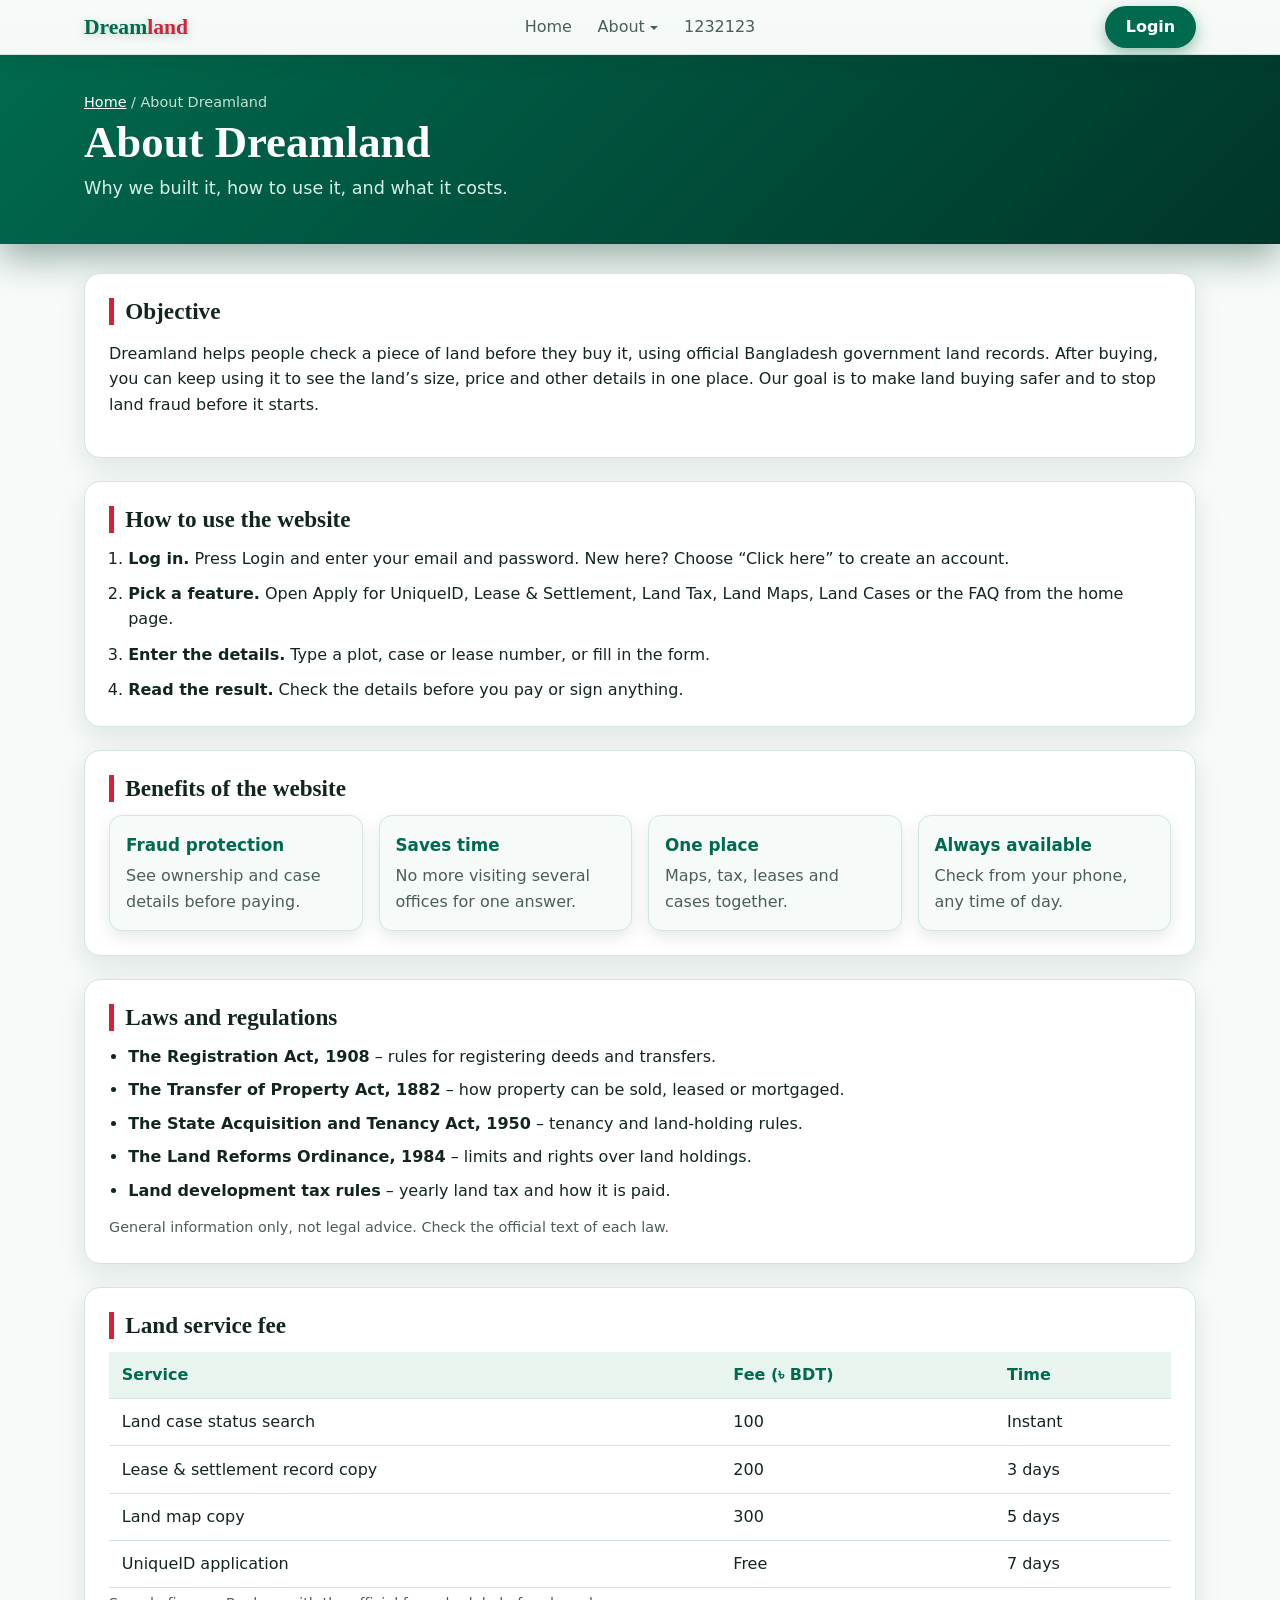
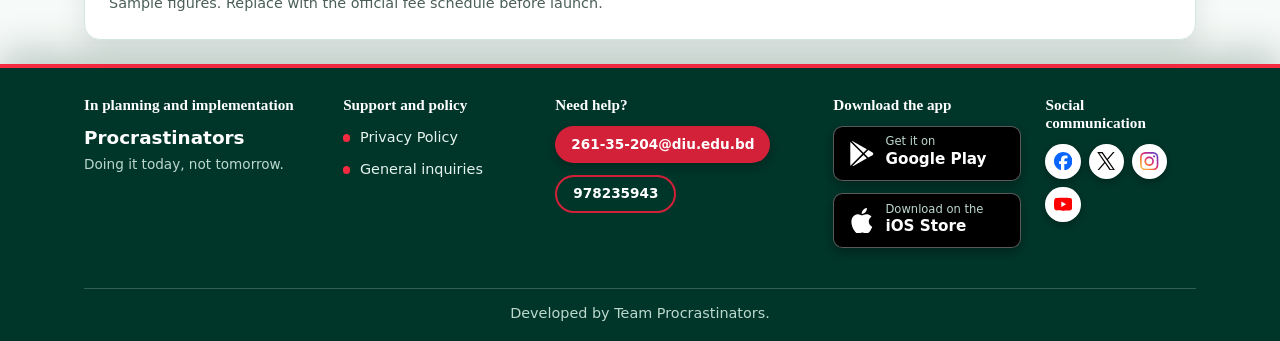
==== commit cbba64b6: "mass3" ====
--- a/about.html
+++ b/about.html
@@ -32,10 +32,10 @@
 <main class="wrap inner">
 
 <div class="panel reveal" id="objective"><h2>Objective</h2>
-<p>Dreamland helps people check a piece of land before they buy it, using official government records. After buying, you can keep using it to see the land&rsquo;s size, price and other details in one place. Our goal is to make land buying safer and to stop land fraud before it starts.</p></div>
+<p>Dreamland helps people check a piece of land before they buy it, using official Bangladesh government land records. After buying, you can keep using it to see the land&rsquo;s size, price and other details in one place. Our goal is to make land buying safer and to stop land fraud before it starts.</p></div>
 <div class="panel reveal" id="how-to-use"><h2>How to use the website</h2>
 <ol class="steps"><li><b>Log in.</b> Press Login and enter your email and password. New here? Choose &ldquo;Click here&rdquo; to create an account.</li>
-<li><b>Pick a feature.</b> Open Land Tax, Land Maps, Land Cases, Lease &amp; Settlement or the FAQ from the home page.</li>
+<li><b>Pick a feature.</b> Open Apply for UniqueID, Lease &amp; Settlement, Land Tax, Land Maps, Land Cases or the FAQ from the home page.</li>
 <li><b>Enter the details.</b> Type a plot, case or lease number, or fill in the form.</li>
 <li><b>Read the result.</b> Check the details before you pay or sign anything.</li></ol></div>
 <div class="panel reveal" id="benefits"><h2>Benefits of the website</h2>
@@ -51,7 +51,7 @@
 <li><b>Land development tax rules</b> &ndash; yearly land tax and how it is paid.</li></ul>
 <p class="note">General information only, not legal advice. Check the official text of each law.</p></div>
 <div class="panel reveal" id="fees"><h2>Land service fee</h2>
-<div class="scroll"><table class="tbl"><thead><tr><th>Service</th><th>Fee (BDT)</th><th>Time</th></tr></thead><tbody>
+<div class="scroll"><table class="tbl"><thead><tr><th>Service</th><th>Fee (৳ BDT)</th><th>Time</th></tr></thead><tbody>
 <tr><td>Land case status search</td><td>100</td><td>Instant</td></tr>
 <tr><td>Lease &amp; settlement record copy</td><td>200</td><td>3 days</td></tr>
 <tr><td>Land map copy</td><td>300</td><td>5 days</td></tr>
--- a/styles.css
+++ b/styles.css
@@ -6,7 +6,7 @@
 /* 1. THEME & BASE */
 :root{--bg:#f6faf8;--card:#fff;--ink:#12261f;--muted:#4b5f57;--sky:#006a4e;--accent:#d4213a;--line:#d3e6dd;--glass:rgba(246,250,248,.88);
 box-sizing:border-box;padding-top:env(safe-area-inset-top,0px);padding-bottom:env(safe-area-inset-bottom,0px)}
-html{scroll-padding-top:calc(env(safe-area-inset-top,0px) + 4.5rem);scroll-behavior:smooth}
+html{scroll-padding-top:calc(env(safe-area-inset-top,0px) + 4rem);scroll-behavior:smooth}
 *,*::before,*::after{box-sizing:inherit}
 body{margin:0;background:var(--bg);color:var(--ink);font:1rem/1.6 system-ui,-apple-system,"Segoe UI",Roboto,sans-serif}
 body::before{content:"";position:fixed;inset:0 0 auto;height:env(safe-area-inset-top,0px);background:var(--bg);z-index:30}
@@ -15,7 +15,7 @@
 .wrap{max-width:72rem;margin:0 auto;padding:0 1.25rem}
 /* 2. HEADER */
 header{position:sticky;top:env(safe-area-inset-top,0px);z-index:20;background:var(--glass);backdrop-filter:blur(10px);border-bottom:1px solid var(--line)}
-.bar{display:grid;grid-template-columns:1fr auto 1fr;align-items:center;gap:1rem;height:4rem}
+.bar{display:grid;grid-template-columns:1fr auto 1fr;align-items:center;gap:1rem;height:3.4rem}
 .logo{font:700 1.35rem Georgia,serif;text-decoration:none;color:var(--sky)}
 .logo span{color:var(--accent)}
 .links{display:flex;gap:1.6rem;justify-content:center;grid-column:2}
@@ -236,7 +236,7 @@
 .tbl th,.tbl td{text-align:left;padding:.65rem .8rem;border-bottom:1px solid var(--line)}
 .tbl th{background:#e8f5ef;color:var(--sky)}
 .tbl tbody tr:hover{background:#f1f8f5}
-#objective,#how-to-use,#benefits,#laws,#fees{scroll-margin-top:5rem}
+#objective,#how-to-use,#benefits,#laws,#fees{scroll-margin-top:4.5rem}
 @media (max-width:720px){.mapwrap{grid-template-columns:1fr}.has-dd{padding:.7rem 0}.menu{min-width:13rem}}
 @media (prefers-reduced-motion:reduce){.card,.phero,.inner,.mbox,.success{animation:none!important}}
 .links{align-items:center}
@@ -258,3 +258,40 @@
 [hidden]{display:none!important}
 .mbox .err{min-height:0}
 .mbox .err:empty{display:none}
+
+/* ==========================================================================
+   10. MORE SHADOWS, SLIMMER TOP BAR, TOAST
+   ========================================================================== */
+header{box-shadow:0 6px 20px rgba(0,50,35,.14),0 1px 0 rgba(0,106,78,.12)}
+header.scrolled{box-shadow:0 12px 34px rgba(0,50,35,.26),0 2px 0 rgba(0,106,78,.15)}
+.logo{text-shadow:0 2px 8px rgba(0,106,78,.28)}
+.links>a,.has-dd>a{transition:color .2s,text-shadow .2s}
+.links>a:hover,.has-dd>a:hover{text-shadow:0 2px 10px rgba(212,33,58,.35)}
+.login{box-shadow:0 6px 16px rgba(0,106,78,.4)}
+.login:hover{box-shadow:0 10px 24px rgba(0,106,78,.5)}
+.has-dd{padding:.7rem 0}
+.menu{box-shadow:0 22px 48px rgba(0,50,35,.28),0 4px 12px rgba(0,50,35,.12)}
+.sbar{box-shadow:0 8px 22px rgba(0,30,20,.3)}
+.date{box-shadow:0 6px 16px rgba(0,30,20,.3)}
+.dots button{box-shadow:0 0 0 1px rgba(0,40,28,.3),0 2px 6px rgba(0,30,20,.35)}
+.head h2.t{text-shadow:0 2px 8px rgba(0,50,35,.15)}
+.chip[aria-pressed="true"]{box-shadow:0 6px 16px rgba(0,106,78,.4)}
+.card:hover,.card:focus-visible{box-shadow:0 20px 40px rgba(212,33,58,.45)}
+.card .ico{box-shadow:0 6px 14px rgba(0,0,0,.25)}
+.card .tag{box-shadow:0 3px 8px rgba(0,0,0,.25)}
+.panel{transition:transform .25s,box-shadow .25s}
+.panel:hover{transform:translateY(-3px);box-shadow:0 18px 40px rgba(0,50,35,.18)}
+.kv div:hover{box-shadow:0 8px 18px rgba(0,50,35,.14)}
+.mbox{box-shadow:0 30px 70px rgba(0,0,0,.5),0 8px 20px rgba(0,0,0,.2)}
+.qa{transition:box-shadow .25s}
+.qa:hover,.qa[open]{box-shadow:0 10px 24px rgba(0,50,35,.16)}
+.phero{box-shadow:0 14px 34px rgba(0,50,35,.38)}
+footer{box-shadow:0 -14px 34px rgba(0,50,35,.22)}
+.store{transition:transform .2s,box-shadow .2s}
+.store:hover{transform:translateY(-2px);box-shadow:0 10px 22px rgba(0,0,0,.5)}
+.ft a.hb{transition:transform .2s,box-shadow .2s}
+.ft a.hb:hover{transform:translateY(-2px);box-shadow:0 10px 22px rgba(0,0,0,.45)}
+.ft a.hn:hover{box-shadow:0 8px 20px rgba(212,33,58,.5)}
+.soc a:hover{box-shadow:0 8px 18px rgba(0,0,0,.45)}
+.toast{position:fixed;left:50%;bottom:1.5rem;z-index:120;max-width:calc(100% - 2rem);padding:.75rem 1.4rem;border-radius:999px;background:#00362a;color:#fff;border:1px solid rgba(255,255,255,.25);box-shadow:0 14px 34px rgba(0,0,0,.4);opacity:0;pointer-events:none;transform:translate(-50%,20px);transition:opacity .3s,transform .3s;text-align:center}
+.toast.show{opacity:1;transform:translate(-50%,0)}
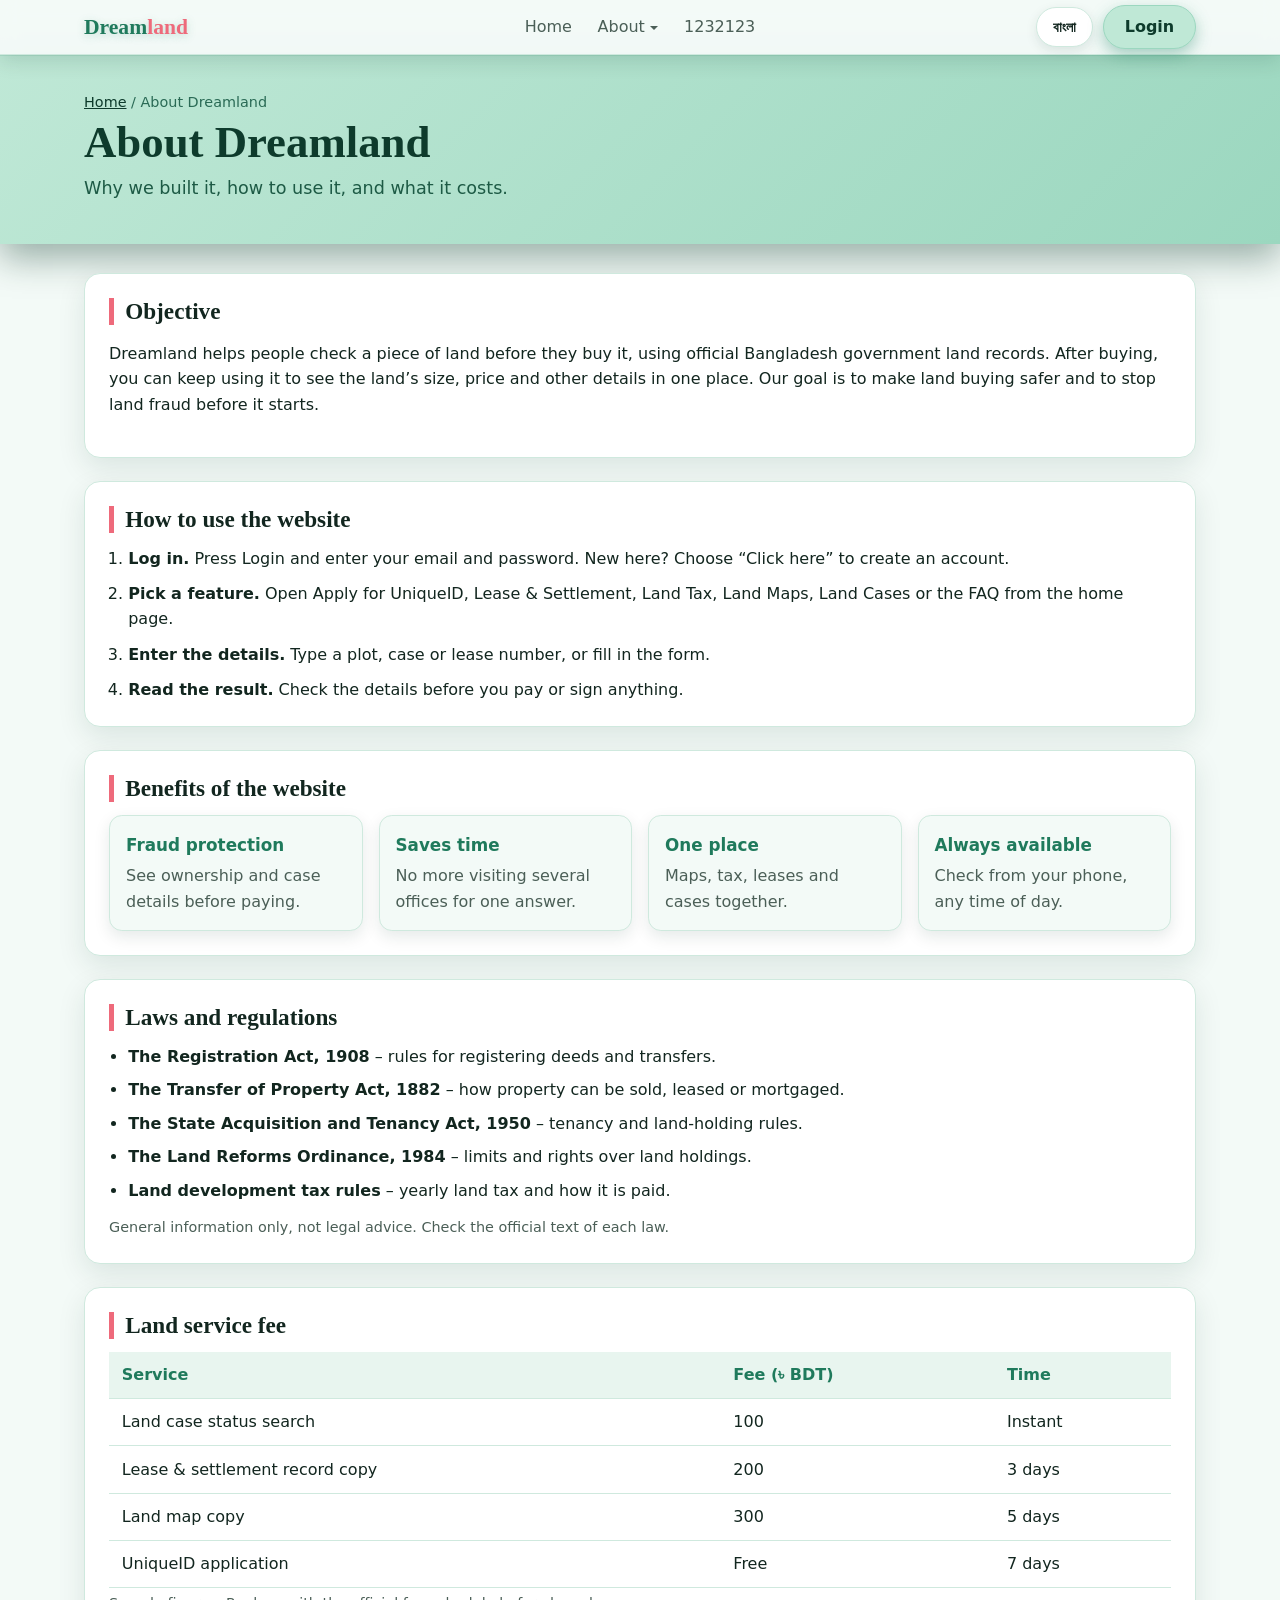
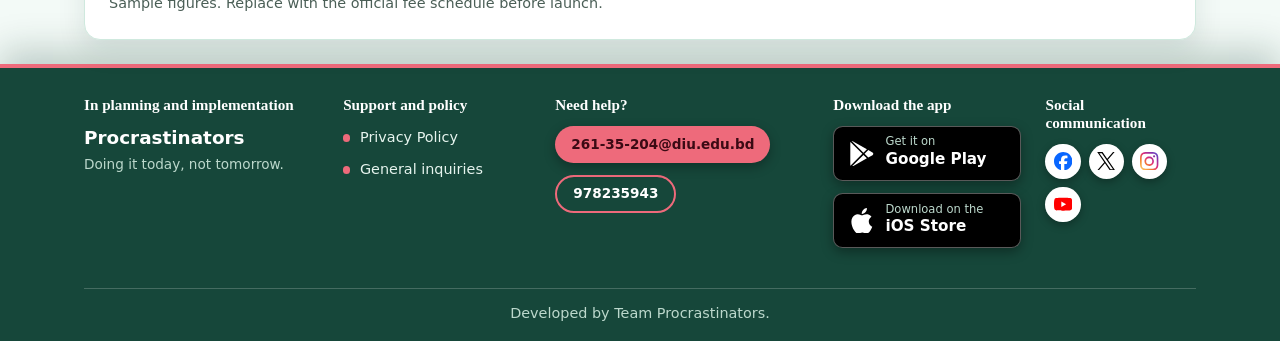
==== commit 7d4164a1: "d1" ====
--- a/about.html
+++ b/about.html
@@ -12,17 +12,22 @@
 <header>
   <div class="wrap bar">
     <a class="logo" href="index.html">Dream<span>land</span></a>
-    <nav class="links" aria-label="Main"><a href="index.html">Home</a>
-      <span class="has-dd"><a href="about.html" aria-haspopup="true">About</a>
+    <nav class="links" aria-label="Main">
+      <a href="index.html" data-i18n="home">Home</a>
+      <span class="has-dd"><a href="about.html" aria-haspopup="true" data-i18n="about">About</a>
         <div class="menu">
-          <a href="about.html#objective">Objective</a>
-          <a href="about.html#how-to-use">How to use the website</a>
-          <a href="about.html#benefits">Benefits of the website</a>
-          <a href="about.html#laws">Laws and regulations</a>
-          <a href="about.html#fees">Land service fee</a>
+          <a href="about.html#objective" data-i18n="objective">Objective</a>
+          <a href="about.html#how-to-use" data-i18n="howToUse">How to use the website</a>
+          <a href="about.html#benefits" data-i18n="benefits">Benefits of the website</a>
+          <a href="about.html#laws" data-i18n="laws">Laws and regulations</a>
+          <a href="about.html#fees" data-i18n="fees">Land service fee</a>
         </div></span>
-      <a href="tel:1232123">1232123</a></nav>
-    <button class="login" type="button" id="loginBtn">Login</button>
+      <a href="tel:1232123">1232123</a>
+    </nav>
+    <div class="header-actions">
+      <button class="lang-btn" type="button" id="langBtn">Bangla</button>
+      <button class="login" type="button" id="loginBtn">Login</button>
+    </div>
   </div>
 </header>
 <div class="progress" id="progress"></div>
--- a/styles.css
+++ b/styles.css
@@ -1,297 +1,1818 @@
 /* ==========================================================================
    Dreamland – styles.css
-   Sections: 1 Theme & base · 2 Header · 3 Spotlight · 4 Features · 5 Footer · 6 Scroll reveal · 7 Responsive & reduced motion
+   Sections:
+     1 Theme & base
+     2 Header
+     3 Spotlight (carousel, slide captions, search bar, date)
+     4 Features (chips & cards)
+     5 Footer
+     6 Scroll reveal
+     7 Responsive & reduced motion
+     8 Shadows & motion effects
+     9 Dropdowns & modals (login / search popups)
+    10 Forms & buttons
+    11 Inner pages & components
+    12 Leaflet map & legends
    ========================================================================== */
 
-/* 1. THEME & BASE */
-:root{--bg:#f6faf8;--card:#fff;--ink:#12261f;--muted:#4b5f57;--sky:#006a4e;--accent:#d4213a;--line:#d3e6dd;--glass:rgba(246,250,248,.88);
-box-sizing:border-box;padding-top:env(safe-area-inset-top,0px);padding-bottom:env(safe-area-inset-bottom,0px)}
-html{scroll-padding-top:calc(env(safe-area-inset-top,0px) + 4rem);scroll-behavior:smooth}
-*,*::before,*::after{box-sizing:inherit}
-body{margin:0;background:var(--bg);color:var(--ink);font:1rem/1.6 system-ui,-apple-system,"Segoe UI",Roboto,sans-serif}
-body::before{content:"";position:fixed;inset:0 0 auto;height:env(safe-area-inset-top,0px);background:var(--bg);z-index:30}
-a{color:var(--accent)}
-:focus-visible{outline:3px solid var(--sky);outline-offset:3px}
-.wrap{max-width:72rem;margin:0 auto;padding:0 1.25rem}
-/* 2. HEADER */
-header{position:sticky;top:env(safe-area-inset-top,0px);z-index:20;background:var(--glass);backdrop-filter:blur(10px);border-bottom:1px solid var(--line)}
-.bar{display:grid;grid-template-columns:1fr auto 1fr;align-items:center;gap:1rem;height:3.4rem}
-.logo{font:700 1.35rem Georgia,serif;text-decoration:none;color:var(--sky)}
-.logo span{color:var(--accent)}
-.links{display:flex;gap:1.6rem;justify-content:center;grid-column:2}
-.links a{color:var(--muted);text-decoration:none;font-weight:500}
-.links a:hover{color:var(--accent)}
-.login{all:unset;cursor:pointer;grid-column:3;justify-self:end;background:var(--sky);color:#fff;font-weight:700;padding:.5rem 1.3rem;border-radius:999px;transition:transform .2s,box-shadow .2s}
-.login:hover{transform:translateY(-2px);box-shadow:0 6px 14px rgba(0,106,78,.3)}
-/* 3. SPOTLIGHT (carousel, search bar, date) */
-.spot{position:relative;margin:1.5rem 0;border-radius:1.25rem;overflow:hidden;aspect-ratio:16/7;min-height:14rem;background:#bfe8d6}
-.slide{position:absolute;inset:0;display:flex;flex-direction:column;padding:0;opacity:0;visibility:hidden;transform:scale(1.03);transition:opacity .7s,transform 1.2s,visibility .7s}
-.slide img{width:100%;height:100%;object-fit:cover;object-position:left center;display:block}
-.slide.on{opacity:1;visibility:visible;transform:none}
-.rank{color:#bfe9f8;font-weight:600;margin:0 0 .5rem}
-.slide h1,.slide h2{font:700 clamp(2.2rem,7vw,4.2rem)/1.05 Georgia,serif;margin:0 0 .8rem;letter-spacing:-.02em}
-.slide p{max-width:34rem;margin:0 0 1.5rem;font-size:1.1rem}
-.role{display:inline-block;transition:opacity .3s}
-.role.out{opacity:0}
-.btn{display:inline-block;background:#006a4e;color:#fff;font-weight:700;padding:.7rem 1.4rem;border-radius:999px;text-decoration:none;margin-right:.6rem;transition:transform .2s}
-.btn:hover{transform:translateY(-2px)}
-.btn.ghost{background:rgba(255,255,255,.15);color:#fff}
-.ctrl{position:absolute;left:0;right:0;bottom:1rem;display:flex;justify-content:center;align-items:center;z-index:2;pointer-events:none}
-.ctrl button{all:unset;cursor:pointer;width:2.4rem;height:2.4rem;border-radius:50%;background:rgba(255,255,255,.2);color:#fff;display:grid;place-items:center}
-.ctrl button:hover{background:rgba(255,255,255,.35)}
-.dots{display:flex;gap:.5rem;pointer-events:auto}
-.dots button{width:.7rem;height:.7rem;border-radius:50%;background:rgba(255,255,255,.65);box-shadow:0 0 0 1px rgba(0,40,28,.3)}
-.dots button.on{background:#fff;width:1.6rem;border-radius:999px;transition:width .3s}
-.sbar{position:absolute;top:33%;left:50%;transform:translate(-50%,-50%);z-index:3;width:min(36rem,calc(100% - 2rem));display:flex;align-items:center;gap:.6rem;padding:0 1rem;border-radius:999px;background:rgba(0,40,28,.32);border:1px solid rgba(255,255,255,.6);backdrop-filter:blur(8px);color:#fff}
-.sbar svg{flex:none;width:1.1rem;height:1.1rem}
-.sbar input{all:unset;flex:1;min-width:0;padding:.65rem 0;color:#fff;font-size:1rem;text-overflow:ellipsis}
-.sbar input::placeholder{color:#fff;opacity:1;text-overflow:ellipsis}
-.sbar:focus-within{border-color:#fff;box-shadow:0 0 0 3px rgba(255,255,255,.35)}
-.date{position:absolute;right:1rem;bottom:.9rem;z-index:3;padding:.4rem 1.1rem;border-radius:999px;background:rgba(0,40,28,.32);backdrop-filter:blur(8px);color:#fff;font-size:1.05rem;white-space:nowrap}
-/* 4. FEATURES (chips + cards) */
-section{padding:2.5rem 0 0}
-.head{display:flex;align-items:center;justify-content:space-between;gap:1rem;flex-wrap:wrap;margin-bottom:1.2rem}
-h2.t{font:700 1.7rem Georgia,serif;margin:0;border-left:5px solid var(--accent);padding-left:.8rem}
-.chips{display:flex;gap:.5rem;flex-wrap:wrap}
-.chip{all:unset;cursor:pointer;padding:.35rem 1rem;border-radius:999px;border:1px solid var(--line);background:var(--card);font-size:.92rem}
-.chip:hover{border-color:var(--sky)}
-.chip[aria-pressed="true"]{background:var(--sky);color:#fff;border-color:var(--sky);font-weight:600}
-.grid{display:grid;grid-template-columns:repeat(auto-fill,minmax(min(20rem,100%),1fr));gap:1rem}
-.card{position:relative;aspect-ratio:16/9;border-radius:.9rem;overflow:hidden;background:linear-gradient(160deg,hsl(164 100% 22%),hsl(164 100% 12%));color:#fff;display:flex;flex-direction:column;justify-content:flex-start;padding:.9rem;transition:transform .3s,box-shadow .3s;cursor:default}
-.card:hover,.card:focus-visible{transform:translateY(-6px);box-shadow:0 14px 30px rgba(212,33,58,.35)}
-.card::before{content:"";position:absolute;inset:0;background:linear-gradient(160deg,#f42a41,#8c0f1f);opacity:0;transition:opacity .3s}
-.card>*{position:relative}
-.card .ico{position:absolute;right:.9rem;bottom:.9rem;width:5rem;height:5rem;padding:1.1rem;border-radius:50%;background:rgba(255,255,255,.18);fill:none;stroke:#fff;stroke-width:1.7;stroke-linecap:round;stroke-linejoin:round}
-.card:hover::before,.card:focus-visible::before{opacity:1}
-.card .tag{position:absolute;bottom:.9rem;left:.9rem;background:rgba(0,0,0,.35);padding:.1rem .6rem;border-radius:999px;font-size:.95rem}
-.card h3{margin:0;font-size:1.6rem;line-height:1.2}
-.card p{max-width:calc(100% - 5.5rem);margin:.4rem 0 0;font-size:1.05rem;max-height:0;opacity:0;overflow:hidden;transition:max-height .35s,opacity .35s}
-.card:hover p,.card:focus-visible p{max-height:8rem;opacity:1}
-/* highlighted red card (Apply for UniqueID): brighter glow on hover */
-.card.hot{background:linear-gradient(160deg,#e0243d,#8c0f1f);box-shadow:0 0 14px rgba(244,42,65,.45)}
-.card.hot::before{background:linear-gradient(160deg,#ff6b7e,#e0243d)}
-.card.hot:hover,.card.hot:focus-visible{box-shadow:0 0 34px 8px rgba(255,80,100,.85),0 14px 34px rgba(255,60,85,.6)}
-.empty{color:var(--muted);padding:1rem 0}
-/* 5. FOOTER */
-footer{margin-top:1.5rem;background:#00362a;color:#e6f4ee;border-top:4px solid #f42a41;font-size:.9rem}
-.ft{display:grid;grid-template-columns:minmax(12rem,1.25fr) minmax(9rem,1fr) minmax(13rem,1.35fr) minmax(10rem,1fr) minmax(8rem,.8fr);gap:1.5rem;align-items:start;padding:1.75rem 0 1.25rem;overflow:visible;min-width:0}
-.ft>div{min-width:0;max-width:100%}
-.ft>div:first-child{min-width:0}
-.ft>div:nth-child(3){min-width:0}
-.ft>div:nth-child(4){min-width:0}
-.ft>div:nth-child(5){min-width:0}
-.store{width:100%;max-width:100%;box-sizing:border-box;overflow:visible}
-.ft h4{white-space:normal}
-@media(max-width:900px){.ft{grid-template-columns:repeat(2,minmax(0,1fr));gap:2rem 1.5rem}.ft>div:first-child{grid-column:1/-1}}
-@media(max-width:480px){.ft{grid-template-columns:minmax(0,1fr);gap:1.75rem}.ft>div:first-child{grid-column:auto}.store{max-width:15rem}}
-.help p{margin:0 0 1rem;line-height:1.5}
-.ft a.hb{display:inline-block;background:#d4213a;color:#fff;font-weight:700;padding:.5rem 1rem;border-radius:999px;text-decoration:none;white-space:nowrap}
-.ft a.hb:hover{background:#f42a41;text-decoration:none}
-.ft a.hn{display:block;margin-top:.6rem;color:#fff;font-weight:700}
-.ft h4{margin:0 0 .75rem;font:700 .95rem Georgia,serif;color:#fff;white-space:nowrap}
-.ft h4.gap{margin-top:2rem}
-.ft ul{list-style:none;margin:0;padding:0;display:grid;gap:.55rem}
-.ft a{color:#e6f4ee;text-decoration:none}
-.ft a:hover{color:#fff;text-decoration:underline}
-.ft a:focus-visible{outline-color:#fff}
-.ft ul a{display:flex;gap:.6rem;align-items:baseline;white-space:nowrap}
-.ft ul a::before{content:"";flex:none;width:.45rem;height:.45rem;border-radius:50%;background:#f42a41}
-.emb{display:flex;gap:1rem;align-items:center}
-.ft svg.plogo{flex:none;width:4rem;height:4rem;stroke:none}
-.emb p{margin:.3rem 0 0;color:#bcd8cc;font-size:.85rem;line-height:1.4}
-.seal{flex:none;width:3.6rem;height:3.6rem;border-radius:50%;border:2px dashed rgba(255,255,255,.55);display:grid;place-items:center;font-size:.7rem;color:#bcd8cc}
-.emb b{display:block;color:#fff;line-height:1.35;font-size:1.15rem;white-space:nowrap}
-.emb span{display:inline-block;margin-top:.4rem;background:rgba(255,255,255,.14);padding:.15rem .7rem;border-radius:.4rem;color:#fff}
-.store{display:flex;align-items:center;gap:.7rem;padding:.55rem .9rem;background:#000;border:1px solid rgba(255,255,255,.35);border-radius:.6rem;margin-bottom:.75rem;max-width:14rem}
-.store svg{flex:none;width:1.6rem;height:1.6rem}
-.ft svg.bi{stroke:none}
-.store small{display:block;font-size:.72rem;color:#bcd8cc;line-height:1.1;white-space:nowrap}
-.store b{color:#fff;line-height:1.2;font-size:.95rem;white-space:nowrap}
-.ft svg{fill:none;stroke:#fff;stroke-width:1.8;stroke-linecap:round;stroke-linejoin:round}
-.soc{display:flex;flex-wrap:wrap;gap:.5rem}
-.soc a{width:2.2rem;height:2.2rem;border-radius:50%;display:grid;place-items:center;background:#fff;transition:transform .2s}
-.soc a:hover{transform:translateY(-3px)}
-.soc svg{width:1.15rem;height:1.15rem}
-.partners{background:#fff;color:#12261f;border-radius:1rem;padding:1rem 1.5rem;display:flex;flex-wrap:wrap;gap:.6rem 2rem;align-items:center;justify-content:space-between}
-.partners p{margin:0;font-weight:700;color:#006a4e}
-.partners ul.pl{display:flex;flex-wrap:wrap;gap:.4rem 1.6rem;list-style:none;margin:0;padding:0}
-.partners li{font-weight:600}
-.copy{margin-top:.5rem;border-top:1px solid rgba(255,255,255,.2);padding:.8rem 0 1rem;text-align:center;color:#bcd8cc;font-size:.9rem}
-/* footer icon colours (were inline style="" attributes in the HTML) */
-.ft svg.bi-light{fill:#fff}
-.ft svg.bi-fb{fill:#0866FF}
-.ft svg.bi-x{fill:#000}
-.ft svg.bi-yt{fill:#FF0000}
-.ft svg.bi-ig path{fill:url(#ig)}
-
-/* 6. SCROLL REVEAL */
-.reveal{opacity:0;transform:translateY(18px);transition:opacity .7s,transform .7s}
-.reveal.in{opacity:1;transform:none}
-/* 7. RESPONSIVE + REDUCED MOTION */
-@media (max-width:720px){.bar{grid-template-columns:auto 1fr auto;gap:.5rem}.links{grid-column:2;gap:.7rem;font-size:.8rem}.logo{font-size:1.1rem}.spot{aspect-ratio:16/10}.sbar input{font-size:.75rem}.date{font-size:.85rem;right:.6rem}}
-@media (prefers-reduced-motion:reduce){*{transition:none!important;scroll-behavior:auto!important}.reveal{opacity:1;transform:none}}
-
 /* ==========================================================================
-   9. SHADOWS + MOTION (added)
+   1. THEME & BASE
    ========================================================================== */
-.progress{position:fixed;top:env(safe-area-inset-top,0px);left:0;height:3px;width:0;background:linear-gradient(90deg,#006a4e,#f42a41);z-index:60;transition:width .15s}
-header{transition:box-shadow .3s,background .3s}
-header.scrolled{box-shadow:0 8px 24px rgba(0,50,35,.16)}
-.spot{box-shadow:0 18px 44px rgba(0,50,35,.28)}
-.chip{box-shadow:0 2px 6px rgba(0,50,35,.1);transition:transform .2s,box-shadow .2s,border-color .2s}
-.chip:hover{transform:translateY(-2px);box-shadow:0 6px 14px rgba(0,50,35,.18)}
-a.card{text-decoration:none;cursor:pointer}
-.card{box-shadow:0 8px 20px rgba(0,50,35,.25);animation:up .55s backwards;animation-delay:calc(var(--i,0)*70ms)}
-.card.hot{box-shadow:0 0 16px rgba(244,42,65,.5),0 8px 20px rgba(140,15,31,.3)}
-.login{box-shadow:0 4px 12px rgba(0,106,78,.3)}
-.store{box-shadow:0 4px 12px rgba(0,0,0,.35)}
-.soc a{box-shadow:0 3px 8px rgba(0,0,0,.3)}
-.ft a.hb{box-shadow:0 4px 12px rgba(0,0,0,.3);font-size:.85rem}
-.ft a.hn{display:block;width:fit-content;margin-top:.7rem;padding:.4rem 1rem;border:2px solid #d4213a;border-radius:999px;font-weight:700;white-space:nowrap;font-size:.85rem;transition:background .2s}
-.ft a.hn:hover{background:#d4213a;text-decoration:none}
-.nodial{cursor:default}
-@keyframes up{from{opacity:0;transform:translateY(22px)}to{opacity:1;transform:none}}
-@keyframes pop{from{opacity:0;transform:scale(.94) translateY(10px)}to{opacity:1;transform:none}}
-
-/* About dropdown */
-.has-dd{position:relative;padding:.9rem 0}
-.has-dd>a::after{content:"";display:inline-block;margin-left:.35rem;border:4px solid transparent;border-top-color:currentColor;transform:translateY(2px)}
-.menu{position:absolute;top:100%;left:50%;min-width:15rem;padding:.4rem;background:#fff;border:1px solid var(--line);border-radius:.9rem;box-shadow:0 18px 40px rgba(0,50,35,.2);opacity:0;visibility:hidden;transform:translate(-50%,8px);transition:opacity .2s,transform .2s,visibility .2s;z-index:40}
-.has-dd:hover .menu,.has-dd:focus-within .menu{opacity:1;visibility:visible;transform:translate(-50%,0)}
-.links .menu a{display:block;padding:.55rem .8rem;border-radius:.6rem;color:var(--ink);white-space:nowrap}
-.links .menu a:hover{background:#e8f5ef;color:var(--sky)}
-
-/* Login window */
-body.lock{overflow:hidden}
-.modal{position:fixed;inset:0;z-index:100;display:grid;place-items:center;padding:1rem;background:rgba(0,30,20,.55);backdrop-filter:blur(4px)}
-.modal[hidden]{display:none}
-.mbox{position:relative;width:min(26rem,100%);padding:1.6rem;background:#fff;border-radius:1.1rem;box-shadow:0 26px 60px rgba(0,0,0,.4);animation:pop .25s}
-.mbox h3{margin:0 0 .8rem;font:700 1.35rem Georgia,serif;color:var(--sky)}
-.mbox p{margin:0 0 .9rem}
-.x{all:unset;cursor:pointer;position:absolute;top:.7rem;right:.9rem;font-size:1.7rem;line-height:1;color:var(--muted)}
-.x:hover{color:var(--accent)}
-.linkbtn{all:unset;cursor:pointer;margin-left:1rem;color:var(--sky);text-decoration:underline}
-
-/* Forms + buttons */
-label{display:grid;gap:.3rem;font-weight:600;font-size:.95rem}
-input,select{font:inherit;font-weight:400;padding:.6rem .8rem;border:1px solid var(--line);border-radius:.6rem;background:#fff;color:var(--ink);width:100%;box-shadow:inset 0 1px 3px rgba(0,50,35,.08)}
-input:focus,select:focus{outline:3px solid rgba(0,106,78,.3);border-color:var(--sky)}
-.pbtn{all:unset;cursor:pointer;display:inline-block;padding:.6rem 1.4rem;border-radius:999px;background:var(--sky);color:#fff;font-weight:700;box-shadow:0 6px 14px rgba(0,106,78,.3);transition:transform .2s,box-shadow .2s;text-align:center}
-.pbtn:hover{transform:translateY(-2px);box-shadow:0 10px 20px rgba(0,106,78,.4)}
-.pbtn:focus-visible{outline:3px solid var(--accent);outline-offset:3px}
-.err{color:#b3132a;font-size:.92rem;min-height:1.2em}
-ul.err.list{margin:0;padding-left:1.1rem;grid-column:1/-1}
-.code{font:700 1.05rem monospace;background:#e8f5ef;padding:.05rem .5rem;border-radius:.4rem;color:var(--sky)}
-
-/* Inner pages */
-.phero{padding:2.2rem 0 2.6rem;background:linear-gradient(135deg,#006a4e,#00362a);color:#fff;box-shadow:0 10px 28px rgba(0,50,35,.3);animation:up .6s backwards}
-.phero h1{margin:.3rem 0 .4rem;font:700 clamp(1.9rem,5vw,2.8rem)/1.1 Georgia,serif}
-.phero p{margin:0;color:#d6efe5;font-size:1.1rem}
-.crumb{font-size:.9rem;color:#bfe3d4}
-.crumb a{color:#fff}
-.inner{padding-top:1.8rem;display:grid;gap:1.4rem;animation:up .6s .1s backwards}
-.panel{background:var(--card);border:1px solid var(--line);border-radius:1rem;padding:1.5rem;box-shadow:0 10px 28px rgba(0,50,35,.1)}
-.panel h2{margin:0 0 .8rem;font:700 1.45rem Georgia,serif;border-left:5px solid var(--accent);padding-left:.7rem}
-.hint{color:var(--muted);margin:0 0 1rem}
-.ex{all:unset;cursor:pointer;padding:.05rem .6rem;border-radius:999px;background:#e8f5ef;color:var(--sky);font-weight:600;margin-right:.2rem}
-.ex:hover{background:var(--sky);color:#fff}
-.row{display:flex;gap:.8rem;align-items:end;flex-wrap:wrap}
-.grow{flex:1;min-width:12rem}
-.fgrid{display:grid;grid-template-columns:repeat(auto-fit,minmax(13rem,1fr));gap:1rem;align-items:end}
-.res{margin-top:1.2rem}
-.res:empty{display:none}
-.res h3{margin:0 0 .6rem;font-size:1.2rem}
-.kv{display:grid;grid-template-columns:repeat(auto-fit,minmax(11rem,1fr));gap:.7rem;margin:0}
-.kv div{background:var(--bg);border:1px solid var(--line);border-radius:.7rem;padding:.6rem .8rem;box-shadow:0 3px 8px rgba(0,50,35,.06)}
-.kv dt{font-size:.8rem;color:var(--muted)}
-.kv dd{margin:0;font-weight:700}
-.pill{display:inline-block;padding:.1rem .7rem;border-radius:999px;font-size:.8rem;font-weight:700;vertical-align:middle}
-.pill.ok{background:#d9f3e7;color:#006a4e}.pill.bad{background:#fde0e4;color:#b3132a}.pill.warn{background:#fff0d1;color:#8a5a00}
-.total{margin:1rem 0 0;font-size:1.2rem}.total b{color:var(--accent);font-size:1.5rem}
-.success{background:#e8f5ef;border:1px solid #9fd6bd;border-radius:.8rem;padding:1rem;animation:pop .3s}
-.success h3{color:var(--sky)}
-.note{color:var(--muted);font-size:.9rem;margin:.2rem 0 0}
-.two2{display:grid;grid-template-columns:repeat(auto-fit,minmax(18rem,1fr));gap:1.4rem}
-.mapwrap{display:grid;grid-template-columns:minmax(0,2fr) minmax(0,1fr);gap:1.2rem;margin-top:1rem;align-items:start}
-#mapSvg{width:100%;height:auto;background:#cfeadf;border-radius:.9rem;box-shadow:inset 0 2px 8px rgba(0,50,35,.2)}
-.plot{cursor:pointer;outline:none}
-.plot rect{fill:#2fae85;stroke:#fff;stroke-width:3;transition:fill .2s,transform .2s;filter:drop-shadow(0 3px 4px rgba(0,50,35,.35))}
-.plot text{fill:#fff;font:700 15px system-ui,sans-serif;pointer-events:none}
-.plot:hover rect,.plot:focus rect{fill:#0b8a66}
-.plot.on rect{fill:#d4213a}
-.faq{display:grid;gap:.7rem;margin-top:1rem}
-.qa{border:1px solid var(--line);border-radius:.8rem;background:var(--bg);box-shadow:0 3px 8px rgba(0,50,35,.06);overflow:hidden}
-.qa summary{cursor:pointer;padding:.8rem 1rem;font-weight:600}
-.qa[open] summary{color:var(--sky);border-bottom:1px solid var(--line)}
-.qa p{margin:0;padding:.8rem 1rem}
-.empty{color:var(--muted)}
-.steps{margin:0;padding-left:1.2rem;display:grid;gap:.6rem}
-.grid3{display:grid;grid-template-columns:repeat(auto-fit,minmax(12rem,1fr));gap:1rem}
-.mini{background:var(--bg);border:1px solid var(--line);border-radius:.8rem;padding:1rem;box-shadow:0 6px 16px rgba(0,50,35,.1);transition:transform .25s,box-shadow .25s}
-.mini:hover{transform:translateY(-4px);box-shadow:0 12px 24px rgba(0,50,35,.18)}
-.mini h3{margin:0 0 .3rem;font-size:1.05rem;color:var(--sky)}.mini p{margin:0;color:var(--muted)}
-.laws{margin:0 0 .8rem;padding-left:1.2rem;display:grid;gap:.5rem}
-.scroll{overflow-x:auto}
-.tbl{width:100%;border-collapse:collapse}
-.tbl th,.tbl td{text-align:left;padding:.65rem .8rem;border-bottom:1px solid var(--line)}
-.tbl th{background:#e8f5ef;color:var(--sky)}
-.tbl tbody tr:hover{background:#f1f8f5}
-#objective,#how-to-use,#benefits,#laws,#fees{scroll-margin-top:4.5rem}
-@media (max-width:720px){.mapwrap{grid-template-columns:1fr}.has-dd{padding:.7rem 0}.menu{min-width:13rem}}
-@media (prefers-reduced-motion:reduce){.card,.phero,.inner,.mbox,.success{animation:none!important}}
-.links{align-items:center}
-.has-dd>a{white-space:nowrap}
-@media (max-width:720px){.has-dd>a::after{margin-left:.2rem;border-width:3px}.links{white-space:nowrap}}
-
-/* Login window extras */
-.mbox form{display:grid;gap:.8rem}
-.mbox form p{margin:0}
-.rt{text-align:right}
-.alt{text-align:center;font-size:.92rem;color:var(--muted)}
-.lnk{all:unset;cursor:pointer;color:var(--sky);text-decoration:underline;font-size:.92rem;font-weight:600}
-.lnk:hover{color:var(--accent)}
-.lnk:focus-visible{outline:3px solid var(--accent);outline-offset:2px}
-.ok{color:#006a4e;font-size:.92rem}
-.ok:empty{display:none}
-.mbox .pbtn{width:100%;box-sizing:border-box}
-.mbox{max-height:calc(100vh - 2rem);overflow-y:auto}
-[hidden]{display:none!important}
-.mbox .err{min-height:0}
-.mbox .err:empty{display:none}
+:root {
+  --bg: #f3faf7;
+  --card: #fff;
+  --ink: #12261f;
+  --muted: #4b5f57;
+  --sky: #1f7a5c;
+  --accent: #ee6a7b;
+  --line: #cfe9de;
+  --glass: rgba(243, 250, 247, .88);
+  --mint: #bfe8d6;
+  --mint-d: #9bd7bf;
+  --on-mint: #0e3b2c;
+  --accent-d: #c9384f;
+  --on-accent: #3b0a14;
+  --deep: #16473a;
+  box-sizing: border-box;
+  padding-top: env(safe-area-inset-top, 0px);
+  padding-bottom: env(safe-area-inset-bottom, 0px);
+}
+
+html {
+  scroll-padding-top: calc(env(safe-area-inset-top, 0px) + 4rem);
+  scroll-behavior: smooth;
+}
+
+*, *::before, *::after {
+  box-sizing: inherit;
+}
+
+body {
+  margin: 0;
+  background: var(--bg);
+  color: var(--ink);
+  font: 1rem/1.6 system-ui, -apple-system, "Segoe UI", Roboto, sans-serif;
+}
+
+body::before {
+  content: "";
+  position: fixed;
+  inset: 0 0 auto;
+  height: env(safe-area-inset-top, 0px);
+  background: var(--bg);
+  z-index: 30;
+}
+
+a {
+  color: var(--accent-d);
+}
+
+:focus-visible {
+  outline: 3px solid var(--sky);
+  outline-offset: 3px;
+}
+
+.wrap {
+  max-width: 72rem;
+  margin: 0 auto;
+  padding: 0 1.25rem;
+}
+
 
 /* ==========================================================================
-   10. MORE SHADOWS, SLIMMER TOP BAR, TOAST
+   2. HEADER
    ========================================================================== */
-header{box-shadow:0 6px 20px rgba(0,50,35,.14),0 1px 0 rgba(0,106,78,.12)}
-header.scrolled{box-shadow:0 12px 34px rgba(0,50,35,.26),0 2px 0 rgba(0,106,78,.15)}
-.logo{text-shadow:0 2px 8px rgba(0,106,78,.28)}
-.links>a,.has-dd>a{transition:color .2s,text-shadow .2s}
-.links>a:hover,.has-dd>a:hover{text-shadow:0 2px 10px rgba(212,33,58,.35)}
-.login{box-shadow:0 6px 16px rgba(0,106,78,.4)}
-.login:hover{box-shadow:0 10px 24px rgba(0,106,78,.5)}
-.has-dd{padding:.7rem 0}
-.menu{box-shadow:0 22px 48px rgba(0,50,35,.28),0 4px 12px rgba(0,50,35,.12)}
-.sbar{box-shadow:0 8px 22px rgba(0,30,20,.3)}
-.date{box-shadow:0 6px 16px rgba(0,30,20,.3)}
-.dots button{box-shadow:0 0 0 1px rgba(0,40,28,.3),0 2px 6px rgba(0,30,20,.35)}
-.head h2.t{text-shadow:0 2px 8px rgba(0,50,35,.15)}
-.chip[aria-pressed="true"]{box-shadow:0 6px 16px rgba(0,106,78,.4)}
-.card:hover,.card:focus-visible{box-shadow:0 20px 40px rgba(212,33,58,.45)}
-.card .ico{box-shadow:0 6px 14px rgba(0,0,0,.25)}
-.card .tag{box-shadow:0 3px 8px rgba(0,0,0,.25)}
-.panel{transition:transform .25s,box-shadow .25s}
-.panel:hover{transform:translateY(-3px);box-shadow:0 18px 40px rgba(0,50,35,.18)}
-.kv div:hover{box-shadow:0 8px 18px rgba(0,50,35,.14)}
-.mbox{box-shadow:0 30px 70px rgba(0,0,0,.5),0 8px 20px rgba(0,0,0,.2)}
-.qa{transition:box-shadow .25s}
-.qa:hover,.qa[open]{box-shadow:0 10px 24px rgba(0,50,35,.16)}
-.phero{box-shadow:0 14px 34px rgba(0,50,35,.38)}
-footer{box-shadow:0 -14px 34px rgba(0,50,35,.22)}
-.store{transition:transform .2s,box-shadow .2s}
-.store:hover{transform:translateY(-2px);box-shadow:0 10px 22px rgba(0,0,0,.5)}
-.ft a.hb{transition:transform .2s,box-shadow .2s}
-.ft a.hb:hover{transform:translateY(-2px);box-shadow:0 10px 22px rgba(0,0,0,.45)}
-.ft a.hn:hover{box-shadow:0 8px 20px rgba(212,33,58,.5)}
-.soc a:hover{box-shadow:0 8px 18px rgba(0,0,0,.45)}
-.toast{position:fixed;left:50%;bottom:1.5rem;z-index:120;max-width:calc(100% - 2rem);padding:.75rem 1.4rem;border-radius:999px;background:#00362a;color:#fff;border:1px solid rgba(255,255,255,.25);box-shadow:0 14px 34px rgba(0,0,0,.4);opacity:0;pointer-events:none;transform:translate(-50%,20px);transition:opacity .3s,transform .3s;text-align:center}
-.toast.show{opacity:1;transform:translate(-50%,0)}
+header {
+  position: sticky;
+  top: env(safe-area-inset-top, 0px);
+  z-index: 20;
+  background: var(--glass);
+  backdrop-filter: blur(10px);
+  border-bottom: 1px solid var(--line);
+  transition: box-shadow .3s, background .3s;
+  box-shadow: 0 6px 20px rgba(0, 50, 35, .14), 0 1px 0 rgba(46, 140, 110, .12);
+}
+
+header.scrolled {
+  box-shadow: 0 12px 34px rgba(0, 50, 35, .26), 0 2px 0 rgba(46, 140, 110, .15);
+}
+
+.bar {
+  display: grid;
+  grid-template-columns: 1fr auto 1fr;
+  align-items: center;
+  gap: 1rem;
+  height: 3.4rem;
+}
+
+.logo {
+  font: 700 1.35rem Georgia, serif;
+  text-decoration: none;
+  color: var(--sky);
+  text-shadow: 0 2px 8px rgba(46, 140, 110, .28);
+}
+
+.logo span {
+  color: var(--accent);
+}
+
+.links {
+  display: flex;
+  gap: 1.6rem;
+  justify-content: center;
+  grid-column: 2;
+  align-items: center;
+}
+
+.links a {
+  color: var(--muted);
+  text-decoration: none;
+  font-weight: 500;
+  transition: color .2s, text-shadow .2s;
+}
+
+.links a:hover {
+  color: var(--accent-d);
+  text-shadow: 0 2px 10px rgba(238, 106, 123, .35);
+}
+
+.login {
+  all: unset;
+  cursor: pointer;
+  grid-column: 3;
+  justify-self: end;
+  background: var(--mint);
+  color: var(--on-mint);
+  border: 1px solid var(--mint-d);
+  font-weight: 700;
+  padding: .5rem 1.3rem;
+  border-radius: 999px;
+  box-shadow: 0 6px 16px rgba(46, 140, 110, .4);
+  transition: transform .2s, box-shadow .2s;
+}
+
+.login:hover {
+  transform: translateY(-2px);
+  box-shadow: 0 10px 24px rgba(46, 140, 110, .5);
+}
+
+/* Header Right Action Group (Language Switcher + Login) */
+.header-actions {
+  grid-column: 3;
+  justify-self: end;
+  display: flex;
+  align-items: center;
+  gap: .6rem;
+}
+
+/* Language Switcher Button */
+.lang-btn {
+  all: unset;
+  cursor: pointer;
+  background: var(--card);
+  color: var(--ink);
+  border: 1px solid var(--line);
+  font-weight: 600;
+  font-size: .9rem;
+  padding: .45rem 1rem;
+  border-radius: 999px;
+  box-shadow: 0 4px 12px rgba(0, 50, 35, .1);
+  transition: transform .2s, box-shadow .2s, border-color .2s;
+}
+
+.lang-btn:hover {
+  transform: translateY(-2px);
+  border-color: var(--sky);
+  box-shadow: 0 6px 14px rgba(0, 50, 35, .18);
+}
+
+
+/* ==========================================================================
+   3. SPOTLIGHT (Carousel, Slide Captions, Search Bar, Date)
+   ========================================================================== */
+.spot {
+  position: relative;
+  margin: 1.5rem 0;
+  border-radius: 1.25rem;
+  overflow: hidden;
+  aspect-ratio: 16/7;
+  min-height: 14rem;
+  background: #bfe8d6;
+  box-shadow: 0 18px 44px rgba(0, 50, 35, .28);
+}
+
+.slide {
+  position: absolute;
+  inset: 0;
+  display: flex;
+  flex-direction: column;
+  padding: 0;
+  opacity: 0;
+  visibility: hidden;
+  transform: scale(1.03);
+  transition: opacity .7s, transform 1.2s, visibility .7s;
+}
+
+.slide img {
+  width: 100%;
+  height: 100%;
+  object-fit: cover;
+  object-position: center;
+  display: block;
+}
+
+.slide::after {
+  content: "";
+  position: absolute;
+  inset: 0;
+  pointer-events: none;
+  background: linear-gradient(180deg, rgba(0, 30, 20, .45) 0%, rgba(0, 30, 20, 0) 38%, rgba(0, 30, 20, 0) 55%, rgba(0, 30, 20, .72) 100%);
+}
+
+.slide.on {
+  opacity: 1;
+  visibility: visible;
+  transform: none;
+}
+
+/* Slide Caption Overlay (Bottom-Left) */
+.slide-caption, .slide .cap {
+  position: absolute;
+  left: 1.5rem;
+  bottom: 4rem;
+  z-index: 2;
+  max-width: min(42rem, calc(100% - 3rem));
+  background: transparent;
+  backdrop-filter: none;
+  border: none;
+  border-radius: 0;
+  padding: 0;
+  color: #fff;
+  font-size: clamp(1.6rem, 3vw, 2.3rem);
+  font-weight: 700;
+  line-height: 1.25;
+  text-shadow: 0 3px 16px rgba(0, 0, 0, 0.85), 0 1px 4px rgba(0, 0, 0, 0.9);
+  opacity: 0;
+  transform: translateY(10px);
+  transition: opacity 0.5s ease 0.2s, transform 0.5s ease 0.2s;
+}
+
+.slide.on .slide-caption, .slide.on .cap {
+  opacity: 1;
+  transform: translateY(0);
+}
+
+@media (max-width: 720px) {
+  .slide-caption, .slide .cap {
+    left: 1rem;
+    bottom: 3.5rem;
+    font-size: clamp(1.2rem, 5vw, 1.6rem);
+    max-width: calc(100% - 2rem);
+  }
+}
+
+.slide.on .slide-caption, .slide.on .cap {
+  opacity: 1;
+  transform: translateY(0);
+}
+
+.rank {
+  color: #bfe9f8;
+  font-weight: 600;
+  margin: 0 0 .5rem;
+}
+
+.slide h1, .slide h2 {
+  font: 700 clamp(2.2rem, 7vw, 4.2rem)/1.05 Georgia, serif;
+  margin: 0 0 .8rem;
+  letter-spacing: -.02em;
+}
+
+.slide p {
+  max-width: 34rem;
+  margin: 0 0 1.5rem;
+  font-size: 1.1rem;
+}
+
+.role {
+  display: inline-block;
+  transition: opacity .3s;
+}
+
+.role.out {
+  opacity: 0;
+}
+
+.btn {
+  display: inline-block;
+  background: var(--mint);
+  color: var(--on-mint);
+  font-weight: 700;
+  padding: .7rem 1.4rem;
+  border-radius: 999px;
+  text-decoration: none;
+  margin-right: .6rem;
+  transition: transform .2s;
+}
+
+.btn:hover {
+  transform: translateY(-2px);
+}
+
+.btn.ghost {
+  background: rgba(255, 255, 255, .15);
+  color: #fff;
+}
+
+.ctrl {
+  position: absolute;
+  left: 0;
+  right: 0;
+  bottom: 1rem;
+  display: flex;
+  justify-content: center;
+  align-items: center;
+  z-index: 2;
+  pointer-events: none;
+}
+
+.ctrl button {
+  all: unset;
+  cursor: pointer;
+  width: 2.4rem;
+  height: 2.4rem;
+  border-radius: 50%;
+  background: rgba(255, 255, 255, .2);
+  color: #fff;
+  display: grid;
+  place-items: center;
+}
+
+.ctrl button:hover {
+  background: rgba(255, 255, 255, .35);
+}
+
+.dots {
+  display: flex;
+  gap: .5rem;
+  pointer-events: auto;
+}
+
+.dots button {
+  width: .7rem;
+  height: .7rem;
+  border-radius: 50%;
+  background: rgba(255, 255, 255, .65);
+  box-shadow: 0 0 0 1px rgba(0, 40, 28, .3), 0 2px 6px rgba(0, 30, 20, .35);
+}
+
+.dots button.on {
+  background: #fff;
+  width: 1.6rem;
+  border-radius: 999px;
+  transition: width .3s;
+}
+
+.sbar {
+  position: absolute;
+  top: 33%;
+  left: 50%;
+  transform: translate(-50%, -50%);
+  z-index: 3;
+  width: min(36rem, calc(100% - 2rem));
+  display: flex;
+  align-items: center;
+  gap: .6rem;
+  padding: 0 1rem;
+  border-radius: 999px;
+  background: rgba(0, 40, 28, .5);
+  border: 1px solid rgba(255, 255, 255, .6);
+  backdrop-filter: blur(8px);
+  color: #fff;
+  box-shadow: 0 8px 22px rgba(0, 30, 20, .3);
+}
+
+.sbar svg {
+  flex: none;
+  width: 1.1rem;
+  height: 1.1rem;
+}
+
+.sbar input {
+  all: unset;
+  flex: 1;
+  min-width: 0;
+  padding: .65rem 0;
+  color: #fff;
+  font-size: 1rem;
+  text-overflow: ellipsis;
+}
+
+.sbar input::placeholder {
+  color: #fff;
+  opacity: 1;
+  text-overflow: ellipsis;
+}
+
+.sbar:focus-within {
+  border-color: #fff;
+  box-shadow: 0 0 0 3px rgba(255, 255, 255, .35);
+}
+
+.date {
+  position: absolute;
+  right: 1rem;
+  bottom: .9rem;
+  z-index: 3;
+  padding: .4rem 1.1rem;
+  border-radius: 999px;
+  background: rgba(0, 40, 28, .5);
+  backdrop-filter: blur(8px);
+  color: #fff;
+  font-size: 1.05rem;
+  white-space: nowrap;
+  box-shadow: 0 6px 16px rgba(0, 30, 20, .3);
+}
+
+
+/* ==========================================================================
+   4. FEATURES (Chips & Cards)
+   ========================================================================== */
+section {
+  padding: 2.5rem 0 0;
+}
+
+.head {
+  display: flex;
+  align-items: center;
+  justify-content: space-between;
+  gap: 1rem;
+  flex-wrap: wrap;
+  margin-bottom: 1.2rem;
+}
+
+h2.t {
+  font: 700 1.7rem Georgia, serif;
+  margin: 0;
+  border-left: 5px solid var(--accent);
+  padding-left: .8rem;
+  text-shadow: 0 2px 8px rgba(0, 50, 35, .15);
+}
+
+.chips {
+  display: flex;
+  gap: .5rem;
+  flex-wrap: wrap;
+}
+
+.chip {
+  all: unset;
+  cursor: pointer;
+  padding: .35rem 1rem;
+  border-radius: 999px;
+  border: 1px solid var(--line);
+  background: var(--card);
+  font-size: .92rem;
+  box-shadow: 0 2px 6px rgba(0, 50, 35, .1);
+  transition: transform .2s, box-shadow .2s, border-color .2s;
+}
+
+.chip:hover {
+  border-color: var(--sky);
+  transform: translateY(-2px);
+  box-shadow: 0 6px 14px rgba(0, 50, 35, .18);
+}
+
+.chip[aria-pressed="true"] {
+  background: var(--mint);
+  color: var(--on-mint);
+  border-color: var(--mint-d);
+  font-weight: 600;
+  box-shadow: 0 6px 16px rgba(46, 140, 110, .4);
+}
+
+.grid {
+  display: grid;
+  grid-template-columns: repeat(auto-fill, minmax(min(20rem, 100%), 1fr));
+  gap: 1rem;
+}
+
+a.card {
+  text-decoration: none;
+  cursor: pointer;
+}
+
+.card {
+  position: relative;
+  aspect-ratio: 16/9;
+  border-radius: .9rem;
+  overflow: hidden;
+  background: linear-gradient(160deg, #cdeede, #a9dcc5);
+  color: var(--on-mint);
+  display: flex;
+  flex-direction: column;
+  justify-content: flex-start;
+  padding: .9rem;
+  transition: transform .3s, box-shadow .3s, color .3s;
+  cursor: default;
+  box-shadow: 0 8px 20px rgba(0, 50, 35, .25);
+  animation: up .55s backwards;
+  animation-delay: calc(var(--i, 0) * 70ms);
+}
+
+.card:hover, .card:focus-visible {
+  transform: translateY(-6px);
+  box-shadow: 0 20px 40px rgba(238, 106, 123, .45);
+  color: var(--on-accent);
+}
+
+.card::before {
+  content: "";
+  position: absolute;
+  inset: 0;
+  background: linear-gradient(160deg, #f58a98, #ee6a7b);
+  opacity: 0;
+  transition: opacity .3s;
+}
+
+.card > * {
+  position: relative;
+}
+
+.card .ico {
+  position: absolute;
+  right: .9rem;
+  bottom: .9rem;
+  width: 5rem;
+  height: 5rem;
+  padding: 1.1rem;
+  border-radius: 50%;
+  background: rgba(14, 59, 44, .1);
+  fill: none;
+  stroke: var(--on-mint);
+  stroke-width: 1.7;
+  stroke-linecap: round;
+  stroke-linejoin: round;
+  box-shadow: 0 6px 14px rgba(0, 0, 0, .25);
+}
+
+.card:hover::before, .card:focus-visible::before {
+  opacity: 1;
+}
+
+.card:hover .ico, .card:focus-visible .ico {
+  stroke: var(--on-accent);
+}
+
+.card .tag {
+  position: absolute;
+  bottom: .9rem;
+  left: .9rem;
+  background: rgba(14, 59, 44, .14);
+  padding: .1rem .6rem;
+  border-radius: 999px;
+  font-size: .95rem;
+  box-shadow: 0 3px 8px rgba(0, 0, 0, .25);
+}
+
+.card:hover .tag {
+  background: rgba(59, 10, 20, .14);
+}
+
+.card h3 {
+  margin: 0;
+  font-size: 1.6rem;
+  line-height: 1.2;
+}
+
+.card p {
+  max-width: calc(100% - 5.5rem);
+  margin: .4rem 0 0;
+  font-size: 1.05rem;
+  max-height: 0;
+  opacity: 0;
+  overflow: hidden;
+  transition: max-height .35s, opacity .35s;
+}
+
+.card:hover p, .card:focus-visible p {
+  max-height: 8rem;
+  opacity: 1;
+}
+
+/* Highlighted red card (Apply for UniqueID) */
+.card.hot {
+  background: linear-gradient(160deg, #f58a98, #ee6a7b);
+  color: var(--on-accent);
+  box-shadow: 0 0 16px rgba(238, 106, 123, .5), 0 8px 20px rgba(201, 56, 79, .3);
+}
+
+.card.hot::before {
+  background: linear-gradient(160deg, #f9a1ac, #f58a98);
+}
+
+.card.hot:hover, .card.hot:focus-visible {
+  box-shadow: 0 0 34px 8px rgba(238, 106, 123, .7), 0 14px 34px rgba(238, 106, 123, .5);
+}
+
+.card.hot .ico {
+  stroke: var(--on-accent);
+  background: rgba(59, 10, 20, .1);
+}
+
+.card.hot .tag {
+  background: rgba(59, 10, 20, .14);
+}
+
+.empty {
+  color: var(--muted);
+  padding: 1rem 0;
+}
+
+
+/* ==========================================================================
+   5. FOOTER
+   ========================================================================== */
+footer {
+  margin-top: 1.5rem;
+  background: var(--deep);
+  color: #e6f4ee;
+  border-top: 4px solid #ee6a7b;
+  font-size: .9rem;
+  box-shadow: 0 -14px 34px rgba(0, 50, 35, .22);
+}
+
+.ft {
+  display: grid;
+  grid-template-columns: minmax(12rem, 1.25fr) minmax(9rem, 1fr) minmax(13rem, 1.35fr) minmax(10rem, 1fr) minmax(8rem, .8fr);
+  gap: 1.5rem;
+  align-items: start;
+  padding: 1.75rem 0 1.25rem;
+  overflow: visible;
+  min-width: 0;
+}
+
+.ft > div {
+  min-width: 0;
+  max-width: 100%;
+}
+
+.help p {
+  margin: 0 0 1rem;
+  line-height: 1.5;
+}
+
+.ft a.hb {
+  display: inline-block;
+  background: #ee6a7b;
+  color: var(--on-accent);
+  font-weight: 700;
+  padding: .5rem 1rem;
+  border-radius: 999px;
+  text-decoration: none;
+  white-space: nowrap;
+  font-size: .85rem;
+  box-shadow: 0 4px 12px rgba(0, 0, 0, .3);
+  transition: transform .2s, box-shadow .2s;
+}
+
+.ft a.hb:hover {
+  background: #f58a98;
+  color: var(--on-accent);
+  text-decoration: none;
+  transform: translateY(-2px);
+  box-shadow: 0 10px 22px rgba(0, 0, 0, .45);
+}
+
+.ft a.hn {
+  display: block;
+  width: fit-content;
+  margin-top: .7rem;
+  padding: .4rem 1rem;
+  border: 2px solid #ee6a7b;
+  border-radius: 999px;
+  font-weight: 700;
+  white-space: nowrap;
+  font-size: .85rem;
+  color: #fff;
+  transition: background .2s, box-shadow .2s;
+}
+
+.ft a.hn:hover {
+  background: #ee6a7b;
+  color: var(--on-accent);
+  text-decoration: none;
+  box-shadow: 0 8px 20px rgba(238, 106, 123, .5);
+}
+
+.ft h4 {
+  margin: 0 0 .75rem;
+  font: 700 .95rem Georgia, serif;
+  color: #fff;
+  white-space: normal;
+}
+
+.ft h4.gap {
+  margin-top: 2rem;
+}
+
+.ft ul {
+  list-style: none;
+  margin: 0;
+  padding: 0;
+  display: grid;
+  gap: .55rem;
+}
+
+.ft a {
+  color: #e6f4ee;
+  text-decoration: none;
+}
+
+.ft a:hover {
+  color: #fff;
+  text-decoration: underline;
+}
+
+.ft a:focus-visible {
+  outline-color: #fff;
+}
+
+.ft ul a {
+  display: flex;
+  gap: .6rem;
+  align-items: baseline;
+  white-space: nowrap;
+}
+
+.ft ul a::before {
+  content: "";
+  flex: none;
+  width: .45rem;
+  height: .45rem;
+  border-radius: 50%;
+  background: #ee6a7b;
+}
+
+.emb {
+  display: flex;
+  gap: 1rem;
+  align-items: center;
+}
+
+.ft svg.plogo {
+  flex: none;
+  width: 4rem;
+  height: 4rem;
+  stroke: none;
+}
+
+.emb p {
+  margin: .3rem 0 0;
+  color: #bcd8cc;
+  font-size: .85rem;
+  line-height: 1.4;
+}
+
+.seal {
+  flex: none;
+  width: 3.6rem;
+  height: 3.6rem;
+  border-radius: 50%;
+  border: 2px dashed rgba(255, 255, 255, .55);
+  display: grid;
+  place-items: center;
+  font-size: .7rem;
+  color: #bcd8cc;
+}
+
+.emb b {
+  display: block;
+  color: #fff;
+  line-height: 1.35;
+  font-size: 1.15rem;
+  white-space: nowrap;
+}
+
+.emb span {
+  display: inline-block;
+  margin-top: .4rem;
+  background: rgba(255, 255, 255, .14);
+  padding: .15rem .7rem;
+  border-radius: .4rem;
+  color: #fff;
+}
+
+.store {
+  display: flex;
+  align-items: center;
+  gap: .7rem;
+  padding: .55rem .9rem;
+  background: #000;
+  border: 1px solid rgba(255, 255, 255, .35);
+  border-radius: .6rem;
+  margin-bottom: .75rem;
+  width: 100%;
+  max-width: 14rem;
+  box-sizing: border-box;
+  overflow: visible;
+  box-shadow: 0 4px 12px rgba(0, 0, 0, .35);
+  transition: transform .2s, box-shadow .2s;
+}
+
+.store:hover {
+  transform: translateY(-2px);
+  box-shadow: 0 10px 22px rgba(0, 0, 0, .5);
+}
+
+.store svg {
+  flex: none;
+  width: 1.6rem;
+  height: 1.6rem;
+}
+
+.store small {
+  display: block;
+  font-size: .72rem;
+  color: #bcd8cc;
+  line-height: 1.1;
+  white-space: nowrap;
+}
+
+.store b {
+  color: #fff;
+  line-height: 1.2;
+  font-size: .95rem;
+  white-space: nowrap;
+}
+
+.ft svg {
+  fill: none;
+  stroke: #fff;
+  stroke-width: 1.8;
+  stroke-linecap: round;
+  stroke-linejoin: round;
+}
+
+.ft svg.bi {
+  stroke: none;
+}
+
+.soc {
+  display: flex;
+  flex-wrap: wrap;
+  gap: .5rem;
+}
+
+.soc a {
+  width: 2.2rem;
+  height: 2.2rem;
+  border-radius: 50%;
+  display: grid;
+  place-items: center;
+  background: #fff;
+  box-shadow: 0 3px 8px rgba(0, 0, 0, .3);
+  transition: transform .2s, box-shadow .2s;
+}
+
+.soc a:hover {
+  transform: translateY(-3px);
+  box-shadow: 0 8px 18px rgba(0, 0, 0, .45);
+}
+
+.soc svg {
+  width: 1.15rem;
+  height: 1.15rem;
+}
+
+.partners {
+  background: #fff;
+  color: #12261f;
+  border-radius: 1rem;
+  padding: 1rem 1.5rem;
+  display: flex;
+  flex-wrap: wrap;
+  gap: .6rem 2rem;
+  align-items: center;
+  justify-content: space-between;
+}
+
+.partners p {
+  margin: 0;
+  font-weight: 700;
+  color: #1f7a5c;
+}
+
+.partners ul.pl {
+  display: flex;
+  flex-wrap: wrap;
+  gap: .4rem 1.6rem;
+  list-style: none;
+  margin: 0;
+  padding: 0;
+}
+
+.partners li {
+  font-weight: 600;
+}
+
+.copy {
+  margin-top: .5rem;
+  border-top: 1px solid rgba(255, 255, 255, .2);
+  padding: .8rem 0 1rem;
+  text-align: center;
+  color: #bcd8cc;
+  font-size: .9rem;
+}
+
+/* Footer Icon SVGs */
+.ft svg.bi-light { fill: #fff; }
+.ft svg.bi-fb { fill: #0866FF; }
+.ft svg.bi-x { fill: #000; }
+.ft svg.bi-yt { fill: #FF0000; }
+.ft svg.bi-ig path { fill: url(#ig); }
+
+
+/* ==========================================================================
+   6. SCROLL REVEAL
+   ========================================================================== */
+.reveal {
+  opacity: 0;
+  transform: translateY(18px);
+  transition: opacity .7s, transform .7s;
+}
+
+.reveal.in {
+  opacity: 1;
+  transform: none;
+}
+
+
+/* ==========================================================================
+   7. RESPONSIVE & REDUCED MOTION
+   ========================================================================== */
+@media (max-width: 900px) {
+  .ft {
+    grid-template-columns: repeat(2, minmax(0, 1fr));
+    gap: 2rem 1.5rem;
+  }
+  .ft > div:first-child {
+    grid-column: 1 / -1;
+  }
+}
+
+@media (max-width: 720px) {
+  .bar {
+    grid-template-columns: auto 1fr auto;
+    gap: .5rem;
+  }
+  .links {
+    grid-column: 2;
+    gap: .7rem;
+    font-size: .8rem;
+    white-space: nowrap;
+  }
+  .logo {
+    font-size: 1.1rem;
+  }
+  .spot {
+    aspect-ratio: 16/10;
+  }
+  .slide-caption, .slide .cap {
+    left: 1rem;
+    bottom: 3.5rem;
+    max-width: calc(100% - 2rem);
+    font-size: 0.9rem;
+    padding: 0.5rem 0.9rem;
+  }
+  .sbar input {
+    font-size: .75rem;
+  }
+  .date {
+    font-size: .85rem;
+    right: .6rem;
+  }
+  .mapwrap {
+    grid-template-columns: 1fr;
+  }
+  .has-dd {
+    padding: .7rem 0;
+  }
+  .has-dd > a::after {
+    margin-left: .2rem;
+    border-width: 3px;
+  }
+  .menu {
+    min-width: 13rem;
+  }
+  #leafMap {
+    height: 22rem;
+  }
+}
+
+@media (max-width: 480px) {
+  .ft {
+    grid-template-columns: minmax(0, 1fr);
+    gap: 1.75rem;
+  }
+  .ft > div:first-child {
+    grid-column: auto;
+  }
+  .store {
+    max-width: 15rem;
+  }
+}
+
+@media (prefers-reduced-motion: reduce) {
+  * {
+    transition: none !important;
+    scroll-behavior: auto !important;
+  }
+  .reveal {
+    opacity: 1;
+    transform: none;
+  }
+  .card, .phero, .inner, .mbox, .success {
+    animation: none !important;
+  }
+}
+
+
+/* ==========================================================================
+   8. SHADOWS & MOTION EFFECTS
+   ========================================================================== */
+.progress {
+  position: fixed;
+  top: env(safe-area-inset-top, 0px);
+  left: 0;
+  height: 3px;
+  width: 0;
+  background: linear-gradient(90deg, #7fcfb1, #ee6a7b);
+  z-index: 60;
+  transition: width .15s;
+}
+
+.nodial {
+  cursor: default;
+}
+
+@keyframes up {
+  from { opacity: 0; transform: translateY(22px); }
+  to { opacity: 1; transform: none; }
+}
+
+@keyframes pop {
+  from { opacity: 0; transform: scale(.94) translateY(10px); }
+  to { opacity: 1; transform: none; }
+}
+
+
+/* ==========================================================================
+   9. DROPDOWNS & MODALS (Login / Search Popups)
+   ========================================================================== */
+/* About Dropdown */
+.has-dd {
+  position: relative;
+  padding: .7rem 0;
+}
+
+.has-dd > a {
+  white-space: nowrap;
+}
+
+.has-dd > a::after {
+  content: "";
+  display: inline-block;
+  margin-left: .35rem;
+  border: 4px solid transparent;
+  border-top-color: currentColor;
+  transform: translateY(2px);
+}
+
+.menu {
+  position: absolute;
+  top: 100%;
+  left: 50%;
+  min-width: 15rem;
+  padding: .4rem;
+  background: #fff;
+  border: 1px solid var(--line);
+  border-radius: .9rem;
+  box-shadow: 0 22px 48px rgba(0, 50, 35, .28), 0 4px 12px rgba(0, 50, 35, .12);
+  opacity: 0;
+  visibility: hidden;
+  transform: translate(-50%, 8px);
+  transition: opacity .2s, transform .2s, visibility .2s;
+  z-index: 40;
+}
+
+.has-dd:hover .menu, .has-dd:focus-within .menu {
+  opacity: 1;
+  visibility: visible;
+  transform: translate(-50%, 0);
+}
+
+.links .menu a {
+  display: block;
+  padding: .55rem .8rem;
+  border-radius: .6rem;
+  color: var(--ink);
+  white-space: nowrap;
+}
+
+.links .menu a:hover {
+  background: #e8f5ef;
+  color: var(--sky);
+}
+
+/* Login Window Modal */
+body.lock {
+  overflow: hidden;
+}
+
+.modal {
+  position: fixed;
+  inset: 0;
+  z-index: 100;
+  display: grid;
+  place-items: center;
+  padding: 1rem;
+  background: rgba(0, 30, 20, .55);
+  backdrop-filter: blur(4px);
+}
+
+.modal[hidden] {
+  display: none !important;
+}
+
+.mbox {
+  position: relative;
+  width: min(26rem, 100%);
+  max-height: calc(100vh - 2rem);
+  overflow-y: auto;
+  padding: 1.6rem;
+  background: #fff;
+  border-radius: 1.1rem;
+  box-shadow: 0 30px 70px rgba(0, 0, 0, .5), 0 8px 20px rgba(0, 0, 0, .2);
+  animation: pop .25s;
+}
+
+.mbox.wide {
+  width: min(40rem, 100%);
+}
+
+.mbox h3 {
+  margin: 0 0 .8rem;
+  font: 700 1.35rem Georgia, serif;
+  color: var(--sky);
+}
+
+.mbox p {
+  margin: 0 0 .9rem;
+}
+
+.mbox .err {
+  min-height: 0;
+}
+
+.mbox .err:empty {
+  display: none;
+}
+
+.x {
+  all: unset;
+  cursor: pointer;
+  position: absolute;
+  top: .7rem;
+  right: .9rem;
+  font-size: 1.7rem;
+  line-height: 1;
+  color: var(--muted);
+}
+
+.x:hover {
+  color: var(--accent-d);
+}
+
+.linkbtn {
+  all: unset;
+  cursor: pointer;
+  margin-left: 1rem;
+  color: var(--sky);
+  text-decoration: underline;
+}
+
+.mbox form {
+  display: grid;
+  gap: .8rem;
+}
+
+.mbox form p {
+  margin: 0;
+}
+
+.rt {
+  text-align: right;
+}
+
+.alt {
+  text-align: center;
+  font-size: .92rem;
+  color: var(--muted);
+}
+
+.lnk {
+  all: unset;
+  cursor: pointer;
+  color: var(--sky);
+  text-decoration: underline;
+  font-size: .92rem;
+  font-weight: 600;
+}
+
+.lnk:hover {
+  color: var(--accent-d);
+}
+
+.lnk:focus-visible {
+  outline: 3px solid var(--accent);
+  outline-offset: 2px;
+}
+
+.ok {
+  color: #1a6b50;
+  font-size: .92rem;
+}
+
+.ok:empty {
+  display: none;
+}
+
+[hidden] {
+  display: none !important;
+}
+
+/* Toast Notice */
+.toast {
+  position: fixed;
+  left: 50%;
+  bottom: 1.5rem;
+  z-index: 120;
+  max-width: calc(100% - 2rem);
+  padding: .75rem 1.4rem;
+  border-radius: 999px;
+  background: #ee6a7b;
+  color: var(--on-accent);
+  border: 1px solid rgba(255, 255, 255, .7);
+  box-shadow: 0 14px 34px rgba(0, 0, 0, .4);
+  opacity: 0;
+  pointer-events: none;
+  transform: translate(-50%, 20px);
+  transition: opacity .3s, transform .3s;
+  text-align: center;
+}
+
+.toast.show {
+  opacity: 1;
+  transform: translate(-50%, 0);
+}
+
+
+/* ==========================================================================
+   10. FORMS & BUTTONS
+   ========================================================================== */
+label {
+  display: grid;
+  gap: .3rem;
+  font-weight: 600;
+  font-size: .95rem;
+}
+
+input, select {
+  font: inherit;
+  font-weight: 400;
+  padding: .6rem .8rem;
+  border: 1px solid var(--line);
+  border-radius: .6rem;
+  background: #fff;
+  color: var(--ink);
+  width: 100%;
+  box-shadow: inset 0 1px 3px rgba(0, 50, 35, .08);
+}
+
+input:focus, select:focus {
+  outline: 3px solid rgba(46, 140, 110, .3);
+  border-color: var(--sky);
+}
+
+.pbtn {
+  all: unset;
+  cursor: pointer;
+  display: inline-block;
+  padding: .6rem 1.4rem;
+  border-radius: 999px;
+  background: var(--mint);
+  color: var(--on-mint);
+  border: 1px solid var(--mint-d);
+  font-weight: 700;
+  box-shadow: 0 6px 14px rgba(46, 140, 110, .3);
+  transition: transform .2s, box-shadow .2s;
+  text-align: center;
+}
+
+.mbox .pbtn {
+  width: 100%;
+  box-sizing: border-box;
+}
+
+.pbtn:hover {
+  transform: translateY(-2px);
+  box-shadow: 0 10px 20px rgba(46, 140, 110, .4);
+}
+
+.pbtn:focus-visible {
+  outline: 3px solid var(--accent);
+  outline-offset: 3px;
+}
+
+.err {
+  color: #c9384f;
+  font-size: .92rem;
+  min-height: 1.2em;
+}
+
+ul.err.list {
+  margin: 0;
+  padding-left: 1.1rem;
+  grid-column: 1 / -1;
+}
+
+.code {
+  font: 700 1.05rem monospace;
+  background: #e8f5ef;
+  padding: .05rem .5rem;
+  border-radius: .4rem;
+  color: var(--sky);
+}
+
+
+/* ==========================================================================
+   11. INNER PAGES & COMPONENTS
+   ========================================================================== */
+.phero {
+  padding: 2.2rem 0 2.6rem;
+  background: linear-gradient(135deg, #bfe8d6, #9bd7bf);
+  color: var(--on-mint);
+  box-shadow: 0 14px 34px rgba(0, 50, 35, .38);
+  animation: up .6s backwards;
+}
+
+.phero h1 {
+  margin: .3rem 0 .4rem;
+  font: 700 clamp(1.9rem, 5vw, 2.8rem)/1.1 Georgia, serif;
+}
+
+.phero p {
+  margin: 0;
+  color: #1d5a45;
+  font-size: 1.1rem;
+}
+
+.crumb {
+  font-size: .9rem;
+  color: #2a6a55;
+}
+
+.crumb a {
+  color: var(--on-mint);
+}
+
+.inner {
+  padding-top: 1.8rem;
+  display: grid;
+  gap: 1.4rem;
+  animation: up .6s .1s backwards;
+}
+
+.panel {
+  background: var(--card);
+  border: 1px solid var(--line);
+  border-radius: 1rem;
+  padding: 1.5rem;
+  box-shadow: 0 10px 28px rgba(0, 50, 35, .1);
+  transition: transform .25s, box-shadow .25s;
+}
+
+.panel:hover {
+  transform: translateY(-3px);
+  box-shadow: 0 18px 40px rgba(0, 50, 35, .18);
+}
+
+.panel h2 {
+  margin: 0 0 .8rem;
+  font: 700 1.45rem Georgia, serif;
+  border-left: 5px solid var(--accent);
+  padding-left: .7rem;
+}
+
+.hint {
+  color: var(--muted);
+  margin: 0 0 1rem;
+}
+
+.ex {
+  all: unset;
+  cursor: pointer;
+  padding: .05rem .6rem;
+  border-radius: 999px;
+  background: #e8f5ef;
+  color: var(--sky);
+  font-weight: 600;
+  margin-right: .2rem;
+}
+
+.ex:hover {
+  background: var(--mint-d);
+  color: var(--on-mint);
+}
+
+.row {
+  display: flex;
+  gap: .8rem;
+  align-items: end;
+  flex-wrap: wrap;
+}
+
+.grow {
+  flex: 1;
+  min-width: 12rem;
+}
+
+.fgrid {
+  display: grid;
+  grid-template-columns: repeat(auto-fit, minmax(13rem, 1fr));
+  gap: 1rem;
+  align-items: end;
+}
+
+.res {
+  margin-top: 1.2rem;
+}
+
+.res:empty {
+  display: none;
+}
+
+.res h3 {
+  margin: 0 0 .6rem;
+  font-size: 1.2rem;
+}
+
+.kv {
+  display: grid;
+  grid-template-columns: repeat(auto-fit, minmax(11rem, 1fr));
+  gap: .7rem;
+  margin: 0;
+}
+
+.kv div {
+  background: var(--bg);
+  border: 1px solid var(--line);
+  border-radius: .7rem;
+  padding: .6rem .8rem;
+  box-shadow: 0 3px 8px rgba(0, 50, 35, .06);
+}
+
+.kv div:hover {
+  box-shadow: 0 8px 18px rgba(0, 50, 35, .14);
+}
+
+.kv dt {
+  font-size: .8rem;
+  color: var(--muted);
+}
+
+.kv dd {
+  margin: 0;
+  font-weight: 700;
+}
+
+.pill {
+  display: inline-block;
+  padding: .1rem .7rem;
+  border-radius: 999px;
+  font-size: .8rem;
+  font-weight: 700;
+  vertical-align: middle;
+}
+
+.pill.ok {
+  background: #d9f3e7;
+  color: #1a6b50;
+}
+
+.pill.bad {
+  background: #fde0e4;
+  color: #c9384f;
+}
+
+.pill.warn {
+  background: #fff0d1;
+  color: #8a5a00;
+}
+
+.total {
+  margin: 1rem 0 0;
+  font-size: 1.2rem;
+}
+
+.total b {
+  color: var(--accent-d);
+  font-size: 1.5rem;
+}
+
+.success {
+  background: #e8f5ef;
+  border: 1px solid #9fd6bd;
+  border-radius: .8rem;
+  padding: 1rem;
+  animation: pop .3s;
+}
+
+.success h3 {
+  color: var(--sky);
+}
+
+.note {
+  color: var(--muted);
+  font-size: .9rem;
+  margin: .2rem 0 0;
+}
+
+.two2 {
+  display: grid;
+  grid-template-columns: repeat(auto-fit, minmax(18rem, 1fr));
+  gap: 1.4rem;
+}
+
+.mapwrap {
+  display: grid;
+  grid-template-columns: minmax(0, 2fr) minmax(0, 1fr);
+  gap: 1.2rem;
+  margin-top: 1rem;
+  align-items: start;
+}
+
+#mapSvg {
+  width: 100%;
+  height: auto;
+  background: #cfeadf;
+  border-radius: .9rem;
+  box-shadow: inset 0 2px 8px rgba(0, 50, 35, .2);
+}
+
+.plot {
+  cursor: pointer;
+  outline: none;
+}
+
+.plot rect {
+  fill: #7fcfb1;
+  stroke: #fff;
+  stroke-width: 3;
+  transition: fill .2s, transform .2s;
+  filter: drop-shadow(0 3px 4px rgba(0, 50, 35, .35));
+}
+
+.plot text {
+  fill: #fff;
+  font: 700 15px system-ui, sans-serif;
+  pointer-events: none;
+}
+
+.plot:hover rect, .plot:focus rect {
+  fill: #5fbf9d;
+}
+
+.plot.on rect {
+  fill: #ee6a7b;
+}
+
+.faq {
+  display: grid;
+  gap: .7rem;
+  margin-top: 1rem;
+}
+
+.qa {
+  border: 1px solid var(--line);
+  border-radius: .8rem;
+  background: var(--bg);
+  box-shadow: 0 3px 8px rgba(0, 50, 35, .06);
+  overflow: hidden;
+  transition: box-shadow .25s;
+}
+
+.qa:hover, .qa[open] {
+  box-shadow: 0 10px 24px rgba(0, 50, 35, .16);
+}
+
+.qa summary {
+  cursor: pointer;
+  padding: .8rem 1rem;
+  font-weight: 600;
+}
+
+.qa[open] summary {
+  color: var(--sky);
+  border-bottom: 1px solid var(--line);
+}
+
+.qa p {
+  margin: 0;
+  padding: .8rem 1rem;
+}
+
+.steps {
+  margin: 0;
+  padding-left: 1.2rem;
+  display: grid;
+  gap: .6rem;
+}
+
+.grid3 {
+  display: grid;
+  grid-template-columns: repeat(auto-fit, minmax(12rem, 1fr));
+  gap: 1rem;
+}
+
+.mini {
+  background: var(--bg);
+  border: 1px solid var(--line);
+  border-radius: .8rem;
+  padding: 1rem;
+  box-shadow: 0 6px 16px rgba(0, 50, 35, .1);
+  transition: transform .25s, box-shadow .25s;
+}
+
+.mini:hover {
+  transform: translateY(-4px);
+  box-shadow: 0 12px 24px rgba(0, 50, 35, .18);
+}
+
+.mini h3 {
+  margin: 0 0 .3rem;
+  font-size: 1.05rem;
+  color: var(--sky);
+}
+
+.mini p {
+  margin: 0;
+  color: var(--muted);
+}
+
+.laws {
+  margin: 0 0 .8rem;
+  padding-left: 1.2rem;
+  display: grid;
+  gap: .5rem;
+}
+
+.scroll {
+  overflow-x: auto;
+}
+
+.tbl {
+  width: 100%;
+  border-collapse: collapse;
+}
+
+.tbl th, .tbl td {
+  text-align: left;
+  padding: .65rem .8rem;
+  border-bottom: 1px solid var(--line);
+}
+
+.tbl th {
+  background: #e8f5ef;
+  color: var(--sky);
+}
+
+.tbl tbody tr:hover {
+  background: #f1f8f5;
+}
+
+#objective, #how-to-use, #benefits, #laws, #fees {
+  scroll-margin-top: 4.5rem;
+}
+
+/* UniqueID report modal details */
+.rep h3 {
+  margin: 0 0 .3rem;
+  padding-right: 1.5rem;
+}
+
+.rsec {
+  margin-top: 1rem;
+  padding-top: .9rem;
+  border-top: 1px solid var(--line);
+}
+
+.rsec h4 {
+  margin: 0 0 .6rem;
+  font: 700 1.05rem Georgia, serif;
+  color: var(--sky);
+}
+
+.verdict {
+  padding: .8rem 1rem;
+  border-radius: .8rem;
+  font-weight: 600;
+  margin-top: .6rem;
+}
+
+.verdict.ok {
+  background: #d9f3e7;
+  color: #1a6b50;
+}
+
+.verdict.warn {
+  background: #fff0d1;
+  color: #8a5a00;
+}
+
+.verdict.bad {
+  background: #fde0e4;
+  color: #c9384f;
+}
+
+ul.fx {
+  margin: .3rem 0 0;
+  padding-left: 1.1rem;
+  display: grid;
+  gap: .4rem;
+}
+
+.up {
+  color: #1a6b50;
+}
+
+.down {
+  color: #c9384f;
+}
+
+.rlinks {
+  margin-top: 1rem;
+}
+
+.rlinks a {
+  color: var(--sky);
+  font-weight: 600;
+}
+
+.mbox .rep p {
+  margin: 0 0 .6rem;
+}
+
+
+/* ==========================================================================
+   12. LEAFLET MAP & LEGENDS
+   ========================================================================== */
+#leafMap {
+  height: 30rem;
+  position: relative;
+  z-index: 0;
+  border-radius: .9rem;
+  box-shadow: inset 0 2px 8px rgba(0, 50, 35, .2);
+}
+
+.leaflet-control-layers label {
+  display: block;
+  font-weight: 400;
+  font-size: .9rem;
+}
+
+.leaflet-control-layers input {
+  width: auto;
+  padding: 0;
+  box-shadow: none;
+}
+
+.maplegend {
+  background: #fff;
+  padding: .5rem .7rem;
+  border-radius: .6rem;
+  box-shadow: 0 2px 8px rgba(0, 0, 0, .3);
+  font-size: .85rem;
+  line-height: 1.5;
+}
+
+.maplegend i {
+  display: inline-block;
+  width: .9rem;
+  height: .9rem;
+  margin-right: .45rem;
+  border-radius: .2rem;
+  vertical-align: -.1rem;
+  opacity: .85;
+}
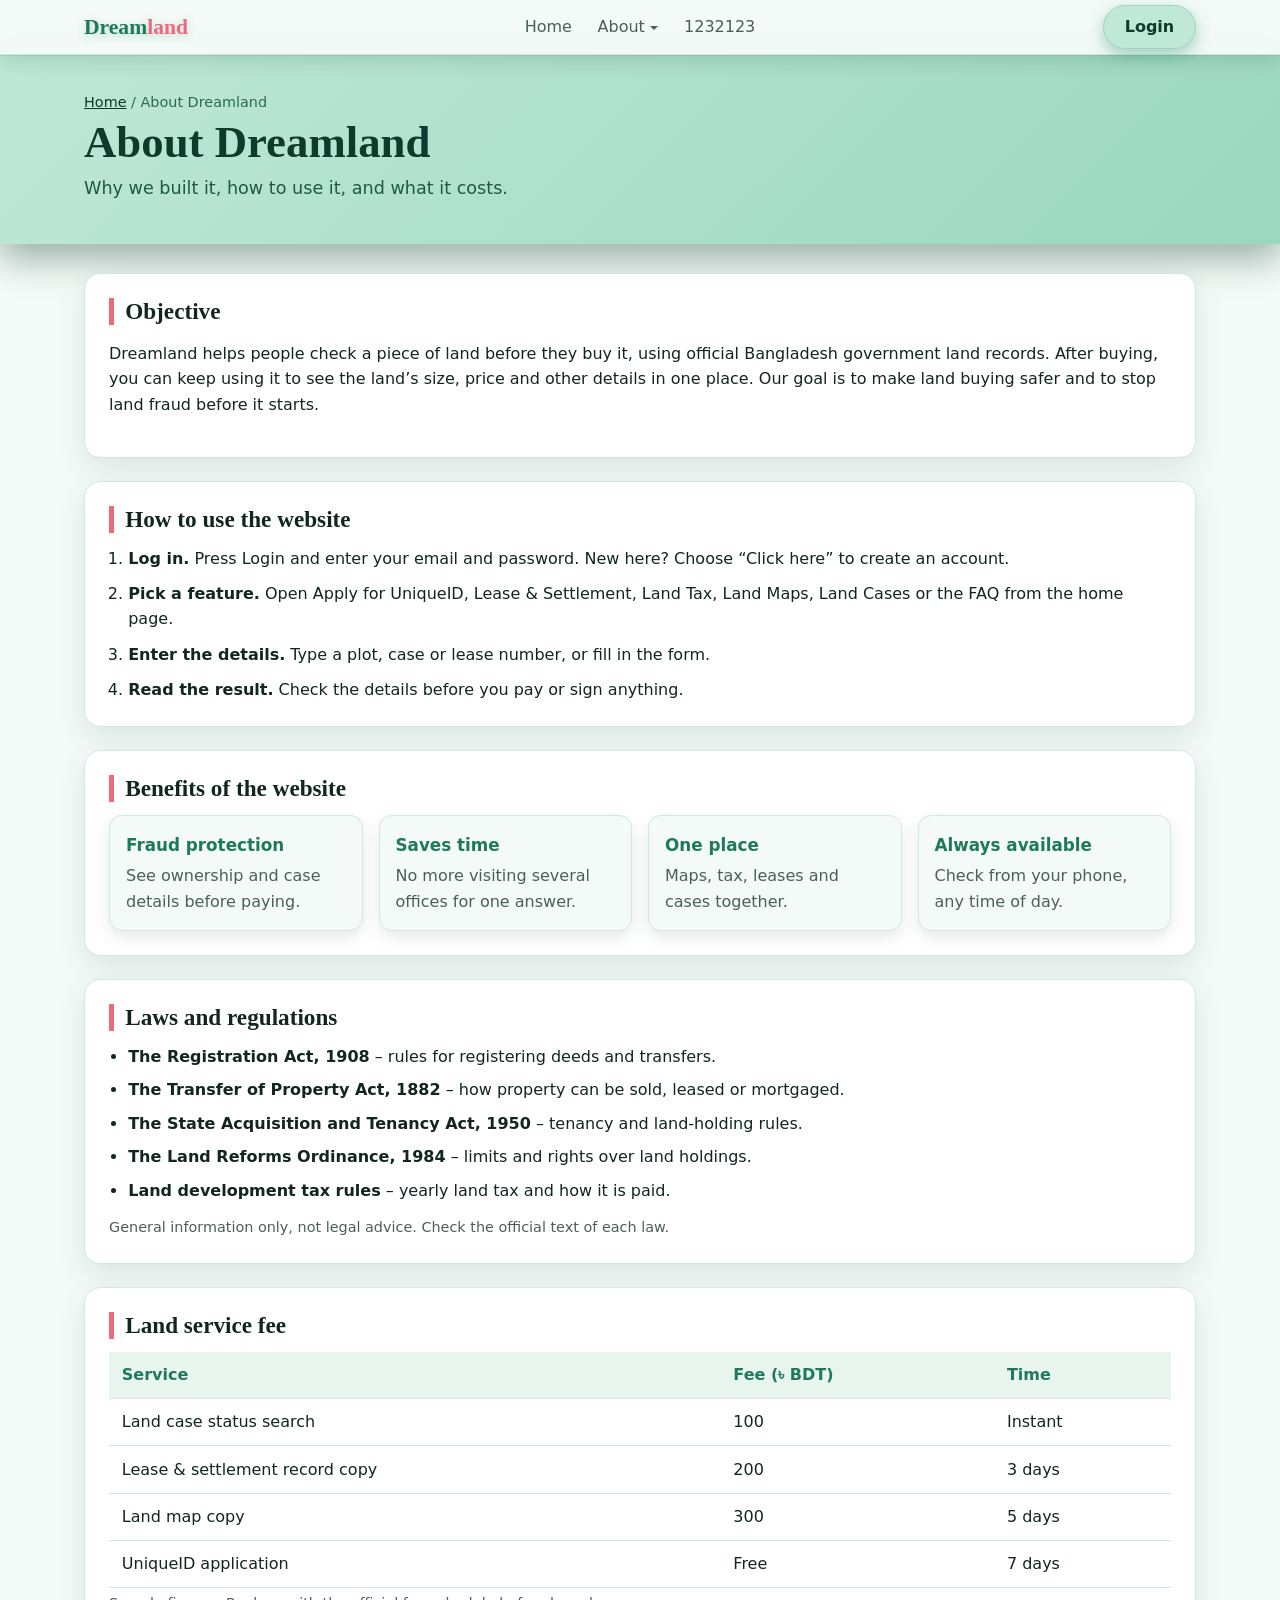
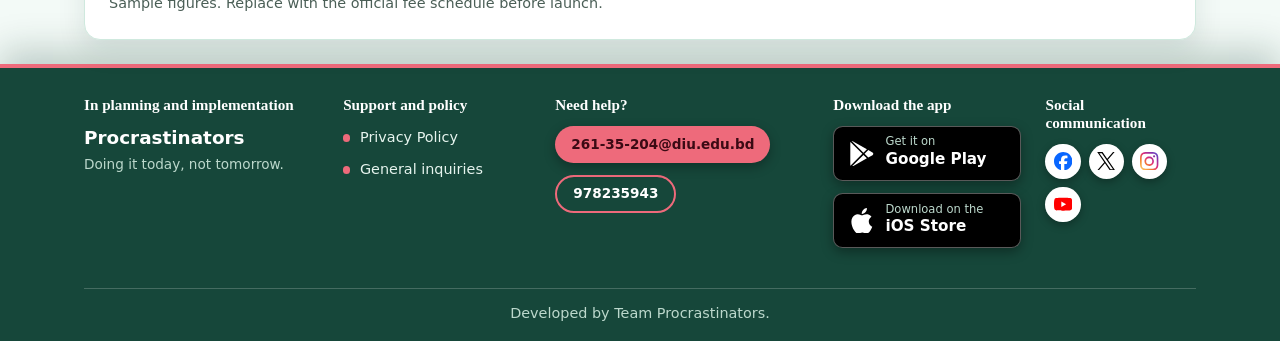
==== commit 837761c9: "Revert "d1" This reverts commit 7d4164a12833305a5bd7b89f21a1e138a06bc63f." ====
--- a/about.html
+++ b/about.html
@@ -12,22 +12,17 @@
 <header>
   <div class="wrap bar">
     <a class="logo" href="index.html">Dream<span>land</span></a>
-    <nav class="links" aria-label="Main">
-      <a href="index.html" data-i18n="home">Home</a>
-      <span class="has-dd"><a href="about.html" aria-haspopup="true" data-i18n="about">About</a>
+    <nav class="links" aria-label="Main"><a href="index.html">Home</a>
+      <span class="has-dd"><a href="about.html" aria-haspopup="true">About</a>
         <div class="menu">
-          <a href="about.html#objective" data-i18n="objective">Objective</a>
-          <a href="about.html#how-to-use" data-i18n="howToUse">How to use the website</a>
-          <a href="about.html#benefits" data-i18n="benefits">Benefits of the website</a>
-          <a href="about.html#laws" data-i18n="laws">Laws and regulations</a>
-          <a href="about.html#fees" data-i18n="fees">Land service fee</a>
+          <a href="about.html#objective">Objective</a>
+          <a href="about.html#how-to-use">How to use the website</a>
+          <a href="about.html#benefits">Benefits of the website</a>
+          <a href="about.html#laws">Laws and regulations</a>
+          <a href="about.html#fees">Land service fee</a>
         </div></span>
-      <a href="tel:1232123">1232123</a>
-    </nav>
-    <div class="header-actions">
-      <button class="lang-btn" type="button" id="langBtn">Bangla</button>
-      <button class="login" type="button" id="loginBtn">Login</button>
-    </div>
+      <a href="tel:1232123">1232123</a></nav>
+    <button class="login" type="button" id="loginBtn">Login</button>
   </div>
 </header>
 <div class="progress" id="progress"></div>
--- a/styles.css
+++ b/styles.css
@@ -156,36 +156,6 @@
   box-shadow: 0 10px 24px rgba(46, 140, 110, .5);
 }
 
-/* Header Right Action Group (Language Switcher + Login) */
-.header-actions {
-  grid-column: 3;
-  justify-self: end;
-  display: flex;
-  align-items: center;
-  gap: .6rem;
-}
-
-/* Language Switcher Button */
-.lang-btn {
-  all: unset;
-  cursor: pointer;
-  background: var(--card);
-  color: var(--ink);
-  border: 1px solid var(--line);
-  font-weight: 600;
-  font-size: .9rem;
-  padding: .45rem 1rem;
-  border-radius: 999px;
-  box-shadow: 0 4px 12px rgba(0, 50, 35, .1);
-  transition: transform .2s, box-shadow .2s, border-color .2s;
-}
-
-.lang-btn:hover {
-  transform: translateY(-2px);
-  border-color: var(--sky);
-  box-shadow: 0 6px 14px rgba(0, 50, 35, .18);
-}
-
 
 /* ==========================================================================
    3. SPOTLIGHT (Carousel, Slide Captions, Search Bar, Date)
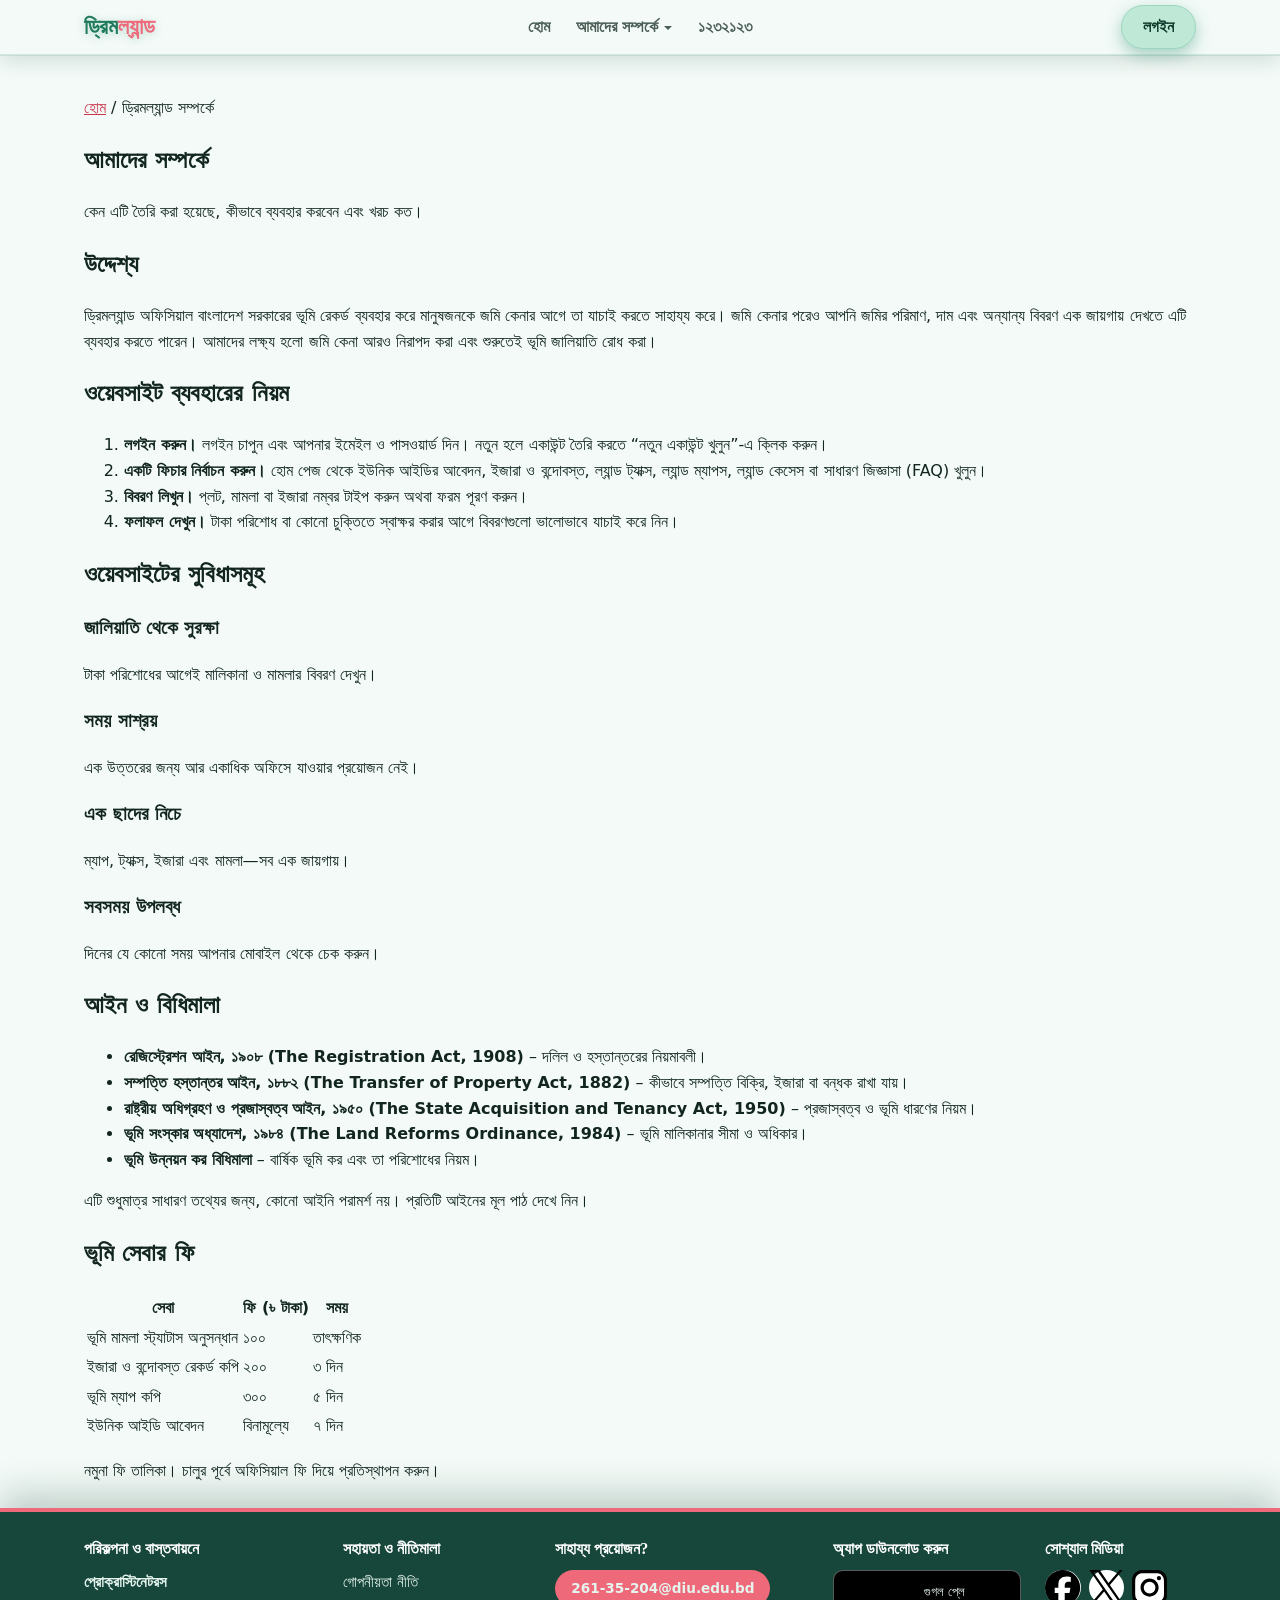
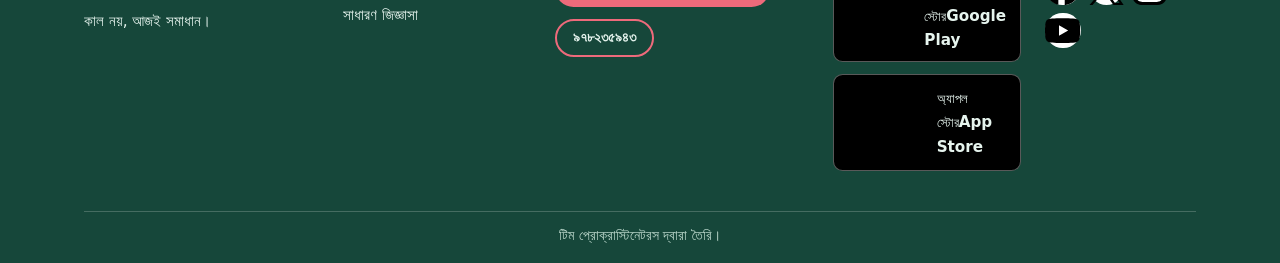
==== commit 44568e93: "bangla" ====
--- a/about.html
+++ b/about.html
@@ -1,92 +1,92 @@
 <!DOCTYPE html>
-<html lang="en">
+<html lang="bn">
 <head>
 <meta charset="utf-8">
 <meta name="viewport" content="width=device-width, initial-scale=1, viewport-fit=cover">
-<meta name="description" content="Dreamland: verify land records before you buy.">
+<meta name="description" content="ড্রিমল্যান্ড: জমি কেনার আগে তথ্য যাচাই করুন।">
 <meta name="color-scheme" content="light">
-<title>About – Dreamland</title>
+<title>আমাদের সম্পর্কে – ড্রিমল্যান্ড</title>
 <link rel="stylesheet" href="styles.css">
 </head>
 <body data-page="about">
 <header>
   <div class="wrap bar">
-    <a class="logo" href="index.html">Dream<span>land</span></a>
-    <nav class="links" aria-label="Main"><a href="index.html">Home</a>
-      <span class="has-dd"><a href="about.html" aria-haspopup="true">About</a>
+    <a class="logo" href="index.html">ড্রিম<span>ল্যান্ড</span></a>
+    <nav class="links" aria-label="প্রধান নেভিগেশন"><a href="index.html">হোম</a>
+      <span class="has-dd"><a href="about.html" aria-haspopup="true">আমাদের সম্পর্কে</a>
         <div class="menu">
-          <a href="about.html#objective">Objective</a>
-          <a href="about.html#how-to-use">How to use the website</a>
-          <a href="about.html#benefits">Benefits of the website</a>
-          <a href="about.html#laws">Laws and regulations</a>
-          <a href="about.html#fees">Land service fee</a>
+          <a href="about.html#objective">উদ্দেশ্য</a>
+          <a href="about.html#how-to-use">ওয়েবসাইট ব্যবহারের নিয়ম</a>
+          <a href="about.html#benefits">ওয়েবসাইটের সুবিধাসমূহ</a>
+          <a href="about.html#laws">আইন ও বিধিমালা</a>
+          <a href="about.html#fees">ভূমি সেবার ফি</a>
         </div></span>
-      <a href="tel:1232123">1232123</a></nav>
-    <button class="login" type="button" id="loginBtn">Login</button>
+      <a href="tel:1232123">১২৩২১২৩</a></nav>
+    <button class="login" type="button" id="loginBtn">লগইন</button>
   </div>
 </header>
 <div class="progress" id="progress"></div>
 
-<section class="phero"><div class="wrap"><nav class="crumb" aria-label="Breadcrumb"><a href="index.html">Home</a> / About Dreamland</nav>
-<h1>About Dreamland</h1><p>Why we built it, how to use it, and what it costs.</p></div></section>
+<section class="phero"><div class="wrap"><nav class="crumb" aria-label="ব্রেডক্রাম্ব"><a href="index.html">হোম</a> / ড্রিমল্যান্ড সম্পর্কে</nav>
+<h1>আমাদের সম্পর্কে</h1><p>কেন এটি তৈরি করা হয়েছে, কীভাবে ব্যবহার করবেন এবং খরচ কত।</p></div></section>
 <main class="wrap inner">
 
-<div class="panel reveal" id="objective"><h2>Objective</h2>
-<p>Dreamland helps people check a piece of land before they buy it, using official Bangladesh government land records. After buying, you can keep using it to see the land&rsquo;s size, price and other details in one place. Our goal is to make land buying safer and to stop land fraud before it starts.</p></div>
-<div class="panel reveal" id="how-to-use"><h2>How to use the website</h2>
-<ol class="steps"><li><b>Log in.</b> Press Login and enter your email and password. New here? Choose &ldquo;Click here&rdquo; to create an account.</li>
-<li><b>Pick a feature.</b> Open Apply for UniqueID, Lease &amp; Settlement, Land Tax, Land Maps, Land Cases or the FAQ from the home page.</li>
-<li><b>Enter the details.</b> Type a plot, case or lease number, or fill in the form.</li>
-<li><b>Read the result.</b> Check the details before you pay or sign anything.</li></ol></div>
-<div class="panel reveal" id="benefits"><h2>Benefits of the website</h2>
-<div class="grid3"><div class="mini"><h3>Fraud protection</h3><p>See ownership and case details before paying.</p></div>
-<div class="mini"><h3>Saves time</h3><p>No more visiting several offices for one answer.</p></div>
-<div class="mini"><h3>One place</h3><p>Maps, tax, leases and cases together.</p></div>
-<div class="mini"><h3>Always available</h3><p>Check from your phone, any time of day.</p></div></div></div>
-<div class="panel reveal" id="laws"><h2>Laws and regulations</h2>
-<ul class="laws"><li><b>The Registration Act, 1908</b> &ndash; rules for registering deeds and transfers.</li>
-<li><b>The Transfer of Property Act, 1882</b> &ndash; how property can be sold, leased or mortgaged.</li>
-<li><b>The State Acquisition and Tenancy Act, 1950</b> &ndash; tenancy and land-holding rules.</li>
-<li><b>The Land Reforms Ordinance, 1984</b> &ndash; limits and rights over land holdings.</li>
-<li><b>Land development tax rules</b> &ndash; yearly land tax and how it is paid.</li></ul>
-<p class="note">General information only, not legal advice. Check the official text of each law.</p></div>
-<div class="panel reveal" id="fees"><h2>Land service fee</h2>
-<div class="scroll"><table class="tbl"><thead><tr><th>Service</th><th>Fee (৳ BDT)</th><th>Time</th></tr></thead><tbody>
-<tr><td>Land case status search</td><td>100</td><td>Instant</td></tr>
-<tr><td>Lease &amp; settlement record copy</td><td>200</td><td>3 days</td></tr>
-<tr><td>Land map copy</td><td>300</td><td>5 days</td></tr>
-<tr><td>UniqueID application</td><td>Free</td><td>7 days</td></tr></tbody></table></div>
-<p class="note">Sample figures. Replace with the official fee schedule before launch.</p></div>
+<div class="panel reveal" id="objective"><h2>উদ্দেশ্য</h2>
+<p>ড্রিমল্যান্ড অফিসিয়াল বাংলাদেশ সরকারের ভূমি রেকর্ড ব্যবহার করে মানুষজনকে জমি কেনার আগে তা যাচাই করতে সাহায্য করে। জমি কেনার পরেও আপনি জমির পরিমাণ, দাম এবং অন্যান্য বিবরণ এক জায়গায় দেখতে এটি ব্যবহার করতে পারেন। আমাদের লক্ষ্য হলো জমি কেনা আরও নিরাপদ করা এবং শুরুতেই ভূমি জালিয়াতি রোধ করা।</p></div>
+<div class="panel reveal" id="how-to-use"><h2>ওয়েবসাইট ব্যবহারের নিয়ম</h2>
+<ol class="steps"><li><b>লগইন করুন।</b> লগইন চাপুন এবং আপনার ইমেইল ও পাসওয়ার্ড দিন। নতুন হলে একাউন্ট তৈরি করতে “নতুন একাউন্ট খুলুন”-এ ক্লিক করুন।</li>
+<li><b>একটি ফিচার নির্বাচন করুন।</b> হোম পেজ থেকে ইউনিক আইডির আবেদন, ইজারা ও বন্দোবস্ত, ল্যান্ড ট্যাক্স, ল্যান্ড ম্যাপস, ল্যান্ড কেসেস বা সাধারণ জিজ্ঞাসা (FAQ) খুলুন।</li>
+<li><b>বিবরণ লিখুন।</b> প্লট, মামলা বা ইজারা নম্বর টাইপ করুন অথবা ফরম পূরণ করুন।</li>
+<li><b>ফলাফল দেখুন।</b> টাকা পরিশোধ বা কোনো চুক্তিতে স্বাক্ষর করার আগে বিবরণগুলো ভালোভাবে যাচাই করে নিন।</li></ol></div>
+<div class="panel reveal" id="benefits"><h2>ওয়েবসাইটের সুবিধাসমূহ</h2>
+<div class="grid3"><div class="mini"><h3>জালিয়াতি থেকে সুরক্ষা</h3><p>টাকা পরিশোধের আগেই মালিকানা ও মামলার বিবরণ দেখুন।</p></div>
+<div class="mini"><h3>সময় সাশ্রয়</h3><p>এক উত্তরের জন্য আর একাধিক অফিসে যাওয়ার প্রয়োজন নেই।</p></div>
+<div class="mini"><h3>এক ছাদের নিচে</h3><p>ম্যাপ, ট্যাক্স, ইজারা এবং মামলা—সব এক জায়গায়।</p></div>
+<div class="mini"><h3>সবসময় উপলব্ধ</h3><p>দিনের যে কোনো সময় আপনার মোবাইল থেকে চেক করুন।</p></div></div></div>
+<div class="panel reveal" id="laws"><h2>আইন ও বিধিমালা</h2>
+<ul class="laws"><li><b>রেজিস্ট্রেশন আইন, ১৯০৮ (The Registration Act, 1908)</b> – দলিল ও হস্তান্তরের নিয়মাবলী।</li>
+<li><b>সম্পত্তি হস্তান্তর আইন, ১৮৮২ (The Transfer of Property Act, 1882)</b> – কীভাবে সম্পত্তি বিক্রি, ইজারা বা বন্ধক রাখা যায়।</li>
+<li><b>রাষ্ট্রীয় অধিগ্রহণ ও প্রজাস্বত্ব আইন, ১৯৫০ (The State Acquisition and Tenancy Act, 1950)</b> – প্রজাস্বত্ব ও ভূমি ধারণের নিয়ম।</li>
+<li><b>ভূমি সংস্কার অধ্যাদেশ, ১৯৮৪ (The Land Reforms Ordinance, 1984)</b> – ভূমি মালিকানার সীমা ও অধিকার।</li>
+<li><b>ভূমি উন্নয়ন কর বিধিমালা</b> – বার্ষিক ভূমি কর এবং তা পরিশোধের নিয়ম।</li></ul>
+<p class="note">এটি শুধুমাত্র সাধারণ তথ্যের জন্য, কোনো আইনি পরামর্শ নয়। প্রতিটি আইনের মূল পাঠ দেখে নিন।</p></div>
+<div class="panel reveal" id="fees"><h2>ভূমি সেবার ফি</h2>
+<div class="scroll"><table class="tbl"><thead><tr><th>সেবা</th><th>ফি (৳ টাকা)</th><th>সময়</th></tr></thead><tbody>
+<tr><td>ভূমি মামলা স্ট্যাটাস অনুসন্ধান</td><td>১০০</td><td> তাৎক্ষণিক</td></tr>
+<tr><td>ইজারা ও বন্দোবস্ত রেকর্ড কপি</td><td>২০০</td><td>৩ দিন</td></tr>
+<tr><td>ভূমি ম্যাপ কপি</td><td>৩০০</td><td>৫ দিন</td></tr>
+<tr><td>ইউনিক আইডি আবেদন</td><td>বিনামূল্যে</td><td>৭ দিন</td></tr></tbody></table></div>
+<p class="note">নমুনা ফি তালিকা। চালুর পূর্বে অফিসিয়াল ফি দিয়ে প্রতিস্থাপন করুন।</p></div>
 </main>
 
 <footer>
   <div class="wrap">
     <div class="ft">
       <div>
-        <h4>In planning and implementation</h4>
+        <h4>পরিকল্পনা ও বাস্তবায়নে</h4>
         <div class="emb">
-          <div><b>Procrastinators</b><p>Doing it today, not tomorrow.</p></div>
+          <div><b>প্রোক্রাস্টিনেটরস</b><p>কাল নয়, আজই সমাধান।</p></div>
         </div>
       </div>
       <div>
-        <h4>Support and policy</h4>
+        <h4>সহায়তা ও নীতিমালা</h4>
         <ul>
-          <li><a href="#">Privacy Policy</a></li>
-          <li><a href="#">General inquiries</a></li>
+          <li><a href="#">গোপনীয়তা নীতি</a></li>
+          <li><a href="#">সাধারণ জিজ্ঞাসা</a></li>
         </ul>
       </div>
       <div class="help">
-        <h4>Need help?</h4>
+        <h4>সাহায্য প্রয়োজন?</h4>
         <a class="hb" href="https://mail.google.com/mail/?view=cm&amp;fs=1&amp;to=261-35-204@diu.edu.bd" target="_blank" rel="noopener noreferrer">261-35-204@diu.edu.bd</a>
-        <a class="hn" href="tel:978235943">978235943</a>
+        <a class="hn" href="tel:978235943">৯৭৮২৩৫৯৪৩</a>
       </div>
       <div>
-        <h4>Download the app</h4>
-        <a class="store" href="#"><svg class="bi bi-light" viewBox="0 0 24 24" aria-hidden="true"><path d="M22.018 13.298l-3.919 2.218-3.515-3.493 3.543-3.521 3.891 2.202a1.49 1.49 0 0 1 0 2.594zM1.337.924a1.486 1.486 0 0 0-.112.568v21.017c0 .217.045.419.124.6l11.155-11.087L1.337.924zm12.207 10.065l3.258-3.238L3.45.195a1.466 1.466 0 0 0-.946-.179l11.04 10.973zm0 2.067l-11 10.933c.298.036.612-.016.906-.183l13.324-7.54-3.23-3.21z"/></svg><span><small>Get it on</small><b>Google Play</b></span></a>
-        <a class="store" href="#"><svg class="bi bi-light" viewBox="0 0 24 24" aria-hidden="true"><path d="M12.152 6.896c-.948 0-2.415-1.078-3.96-1.04-2.04.027-3.91 1.183-4.961 3.014-2.117 3.675-.546 9.103 1.519 12.09 1.013 1.454 2.208 3.09 3.792 3.039 1.52-.065 2.09-.987 3.935-.987 1.831 0 2.35.987 3.96.948 1.637-.026 2.676-1.48 3.676-2.948 1.156-1.688 1.636-3.325 1.662-3.415-.039-.013-3.182-1.221-3.22-4.857-.026-3.04 2.48-4.494 2.597-4.559-1.429-2.09-3.623-2.324-4.39-2.376-2-.156-3.675 1.09-4.61 1.09zM15.53 3.83c.843-1.012 1.4-2.427 1.245-3.83-1.207.052-2.662.805-3.532 1.818-.78.896-1.454 2.338-1.273 3.714 1.338.104 2.715-.688 3.559-1.701"/></svg><span><small>Download on the</small><b>iOS Store</b></span></a>
+        <h4>অ্যাপ ডাউনলোড করুন</h4>
+        <a class="store" href="#"><svg class="bi bi-light" viewBox="0 0 24 24" aria-hidden="true"><path d="M22.018 13.298l-3.919 2.218-3.515-3.493 3.543-3.521 3.891 2.202a1.49 1.49 0 0 1 0 2.594zM1.337.924a1.486 1.486 0 0 0-.112.568v21.017c0 .217.045.419.124.6l11.155-11.087L1.337.924zm12.207 10.065l3.258-3.238L3.45.195a1.466 1.466 0 0 0-.946-.179l11.04 10.973zm0 2.067l-11 10.933c.298.036.612-.016.906-.183l13.324-7.54-3.23-3.21z"/></svg><span><small>গুগল প্লে স্টোর</small><b>Google Play</b></span></a>
+        <a class="store" href="#"><svg class="bi bi-light" viewBox="0 0 24 24" aria-hidden="true"><path d="M12.152 6.896c-.948 0-2.415-1.078-3.96-1.04-2.04.027-3.91 1.183-4.961 3.014-2.117 3.675-.546 9.103 1.519 12.09 1.013 1.454 2.208 3.09 3.792 3.039 1.52-.065 2.09-.987 3.935-.987 1.831 0 2.35.987 3.96.948 1.637-.026 2.676-1.48 3.676-2.948 1.156-1.688 1.636-3.325 1.662-3.415-.039-.013-3.182-1.221-3.22-4.857-.026-3.04 2.48-4.494 2.597-4.559-1.429-2.09-3.623-2.324-4.39-2.376-2-.156-3.675 1.09-4.61 1.09zM15.53 3.83c.843-1.012 1.4-2.427 1.245-3.83-1.207.052-2.662.805-3.532 1.818-.78.896-1.454 2.338-1.273 3.714 1.338.104 2.715-.688 3.559-1.701"/></svg><span><small>অ্যাপল স্টোর</small><b>App Store</b></span></a>
         </div>
       <div>
-        <h4>Social <br>communication</h4>
+        <h4>সোশ্যাল মিডিয়া</h4>
         <div class="soc">
           <a href="#" aria-label="Facebook"><svg class="bi bi-fb" viewBox="0 0 24 24" aria-hidden="true"><path d="M9.101 23.691v-7.98H6.627v-3.667h2.474v-1.58c0-4.085 1.848-5.978 5.858-5.978.401 0 .955.042 1.468.103a8.68 8.68 0 0 1 1.141.195v3.325a8.623 8.623 0 0 0-.653-.036 26.805 26.805 0 0 0-.733-.009c-.707 0-1.259.096-1.675.309a1.686 1.686 0 0 0-.679.622c-.258.42-.374.995-.374 1.752v1.297h3.919l-.386 2.103-.287 1.564h-3.246v8.245C19.396 23.238 24 18.179 24 12.044c0-6.627-5.373-12-12-12s-12 5.373-12 12c0 5.628 3.874 10.35 9.101 11.647Z"/></svg></a>
           <a href="#" aria-label="X"><svg class="bi bi-x" viewBox="0 0 24 24" aria-hidden="true"><path d="M14.234 10.162 22.977 0h-2.072l-7.591 8.824L7.251 0H.258l9.168 13.343L.258 24H2.33l8.016-9.318L16.749 24h6.993zm-2.837 3.299-.929-1.329L3.076 1.56h3.182l5.965 8.532.929 1.329 7.754 11.09h-3.182z"/></svg></a>
@@ -95,44 +95,44 @@
         </div>
       </div>
     </div>
-    <div class="copy">Developed by Team Procrastinators.</div>
+    <div class="copy">টিম প্রোক্রাস্টিনেটরস দ্বারা তৈরি।</div>
   </div>
 </footer>
 
 <div class="modal" id="loginModal" hidden>
   <div class="mbox" role="dialog" aria-modal="true" aria-labelledby="lt">
-    <button class="x" type="button" aria-label="Close" data-close>&times;</button>
-    <h3 id="lt">Login</h3>
+    <button class="x" type="button" aria-label="বন্ধ করুন" data-close>&times;</button>
+    <h3 id="lt">লগইন</h3>
     <form id="lf1" novalidate>
       <p class="ok" id="lmsg"></p>
-      <label>Email<input type="email" id="lemail" placeholder="you@example.com" autocomplete="email"></label>
-      <label>Password<input type="password" id="lpass" autocomplete="current-password"></label>
-      <p class="rt"><button type="button" class="lnk" data-go="forgot">Forgot password?</button></p>
-      <p class="err" id="lerr1"></p><button class="pbtn" type="submit">Login</button>
-      <p class="alt">Don&rsquo;t have an account? <button type="button" class="lnk" data-go="signup">Click here</button></p>
+      <label>ইমেইল<input type="email" id="lemail" placeholder="you@example.com" autocomplete="email"></label>
+      <label>পাসওয়ার্ড<input type="password" id="lpass" autocomplete="current-password"></label>
+      <p class="rt"><button type="button" class="lnk" data-go="forgot">পাসওয়ার্ড ভুলে গেছেন?</button></p>
+      <p class="err" id="lerr1"></p><button class="pbtn" type="submit">লগইন</button>
+      <p class="alt">একাউন্ট নেই? <button type="button" class="lnk" data-go="signup">নতুন একাউন্ট খুলুন</button></p>
     </form>
     <form id="lfS" hidden novalidate>
-      <label>Full name<input id="sname" autocomplete="name" maxlength="60"></label>
-      <label>Email<input type="email" id="semail" autocomplete="email"></label>
-      <label>Password (8+ characters)<input type="password" id="spass" autocomplete="new-password"></label>
-      <label>Confirm password<input type="password" id="spass2" autocomplete="new-password"></label>
-      <p class="err" id="lerrS"></p><button class="pbtn" type="submit">Create account</button>
-      <p class="alt">Already have an account? <button type="button" class="lnk" data-go="login">Login</button></p>
+      <label>পূর্ণ নাম<input id="sname" autocomplete="name" maxlength="60"></label>
+      <label>ইমেইল<input type="email" id="semail" autocomplete="email"></label>
+      <label>পাসওয়ার্ড (কমপক্ষে ৮ অক্ষর)<input type="password" id="spass" autocomplete="new-password"></label>
+      <label>পাসওয়ার্ড নিশ্চিত করুন<input type="password" id="spass2" autocomplete="new-password"></label>
+      <p class="err" id="lerrS"></p><button class="pbtn" type="submit">একাউন্ট তৈরি করুন</button>
+      <p class="alt">পূর্বেই একাউন্ট আছে? <button type="button" class="lnk" data-go="login">লগইন করুন</button></p>
     </form>
     <form id="lfF" hidden novalidate>
-      <p>Enter your account email and we will send you a reset code.</p>
-      <label>Email<input type="email" id="femail" autocomplete="email"></label>
+      <p>আপনার নিবন্ধিত ইমেইল লিখুন, আমরা রিসেট কোড পাঠাব।</p>
+      <label>ইমেইল<input type="email" id="femail" autocomplete="email"></label>
       <div id="frest" hidden>
         <p id="fhint"></p>
-        <label>Reset code<input id="fcode" inputmode="numeric" maxlength="6" autocomplete="one-time-code"></label>
-        <label>New password (8+ characters)<input type="password" id="fpass" autocomplete="new-password"></label>
+        <label>রিসেট কোড<input id="fcode" inputmode="numeric" maxlength="6" autocomplete="one-time-code"></label>
+        <label>নতুন পাসওয়ার্ড (কমপক্ষে ৮ অক্ষর)<input type="password" id="fpass" autocomplete="new-password"></label>
       </div>
-      <p class="err" id="lerrF"></p><button class="pbtn" type="submit" id="fbtn">Send reset code</button>
-      <p class="alt"><button type="button" class="lnk" data-go="login">Back to login</button></p>
+      <p class="err" id="lerrF"></p><button class="pbtn" type="submit" id="fbtn">কোড পাঠান</button>
+      <p class="alt"><button type="button" class="lnk" data-go="login">লগইনে ফিরে যান</button></p>
     </form>
-    <div id="lf3" hidden><p>Signed in as <b id="lwho"></b></p><button class="pbtn" id="llogout" type="button">Logout</button></div>
+    <div id="lf3" hidden><p>লগইন আছেন: <b id="lwho"></b></p><button class="pbtn" id="llogout" type="button">লগআউট</button></div>
   </div>
 </div>
 <script src="site.js"></script>
 </body>
-</html>
+</html>
--- a/styles.css
+++ b/styles.css
@@ -1,22 +1,5 @@
 /* ==========================================================================
-   Dreamland – styles.css
-   Sections:
-     1 Theme & base
-     2 Header
-     3 Spotlight (carousel, slide captions, search bar, date)
-     4 Features (chips & cards)
-     5 Footer
-     6 Scroll reveal
-     7 Responsive & reduced motion
-     8 Shadows & motion effects
-     9 Dropdowns & modals (login / search popups)
-    10 Forms & buttons
-    11 Inner pages & components
-    12 Leaflet map & legends
-   ========================================================================== */
-
-/* ==========================================================================
-   1. THEME & BASE
+   Dreamland – styles.css (Bangla Optimized)
    ========================================================================== */
 :root {
   --bg: #f3faf7;
@@ -51,7 +34,7 @@
   margin: 0;
   background: var(--bg);
   color: var(--ink);
-  font: 1rem/1.6 system-ui, -apple-system, "Segoe UI", Roboto, sans-serif;
+  font: 1rem/1.6 "SolaimanLipi", "Kalpurush", system-ui, -apple-system, "Segoe UI", Roboto, sans-serif;
 }
 
 body::before {
@@ -78,10 +61,6 @@
   padding: 0 1.25rem;
 }
 
-
-/* ==========================================================================
-   2. HEADER
-   ========================================================================== */
 header {
   position: sticky;
   top: env(safe-area-inset-top, 0px);
@@ -106,7 +85,7 @@
 }
 
 .logo {
-  font: 700 1.35rem Georgia, serif;
+  font: 700 1.4rem "Kalpurush", Georgia, serif;
   text-decoration: none;
   color: var(--sky);
   text-shadow: 0 2px 8px rgba(46, 140, 110, .28);
@@ -127,7 +106,7 @@
 .links a {
   color: var(--muted);
   text-decoration: none;
-  font-weight: 500;
+  font-weight: 600;
   transition: color .2s, text-shadow .2s;
 }
 
@@ -156,10 +135,6 @@
   box-shadow: 0 10px 24px rgba(46, 140, 110, .5);
 }
 
-
-/* ==========================================================================
-   3. SPOTLIGHT (Carousel, Slide Captions, Search Bar, Date)
-   ========================================================================== */
 .spot {
   position: relative;
   margin: 1.5rem 0;
@@ -205,7 +180,6 @@
   transform: none;
 }
 
-/* Slide Caption Overlay (Bottom-Left) */
 .slide-caption, .slide .cap {
   position: absolute;
   left: 1.5rem;
@@ -218,9 +192,9 @@
   border-radius: 0;
   padding: 0;
   color: #fff;
-  font-size: clamp(1.6rem, 3vw, 2.3rem);
+  font-size: clamp(1.5rem, 3vw, 2.2rem);
   font-weight: 700;
-  line-height: 1.25;
+  line-height: 1.3;
   text-shadow: 0 3px 16px rgba(0, 0, 0, 0.85), 0 1px 4px rgba(0, 0, 0, 0.9);
   opacity: 0;
   transform: translateY(10px);
@@ -236,62 +210,9 @@
   .slide-caption, .slide .cap {
     left: 1rem;
     bottom: 3.5rem;
-    font-size: clamp(1.2rem, 5vw, 1.6rem);
+    font-size: clamp(1.1rem, 4.5vw, 1.5rem);
     max-width: calc(100% - 2rem);
   }
-}
-
-.slide.on .slide-caption, .slide.on .cap {
-  opacity: 1;
-  transform: translateY(0);
-}
-
-.rank {
-  color: #bfe9f8;
-  font-weight: 600;
-  margin: 0 0 .5rem;
-}
-
-.slide h1, .slide h2 {
-  font: 700 clamp(2.2rem, 7vw, 4.2rem)/1.05 Georgia, serif;
-  margin: 0 0 .8rem;
-  letter-spacing: -.02em;
-}
-
-.slide p {
-  max-width: 34rem;
-  margin: 0 0 1.5rem;
-  font-size: 1.1rem;
-}
-
-.role {
-  display: inline-block;
-  transition: opacity .3s;
-}
-
-.role.out {
-  opacity: 0;
-}
-
-.btn {
-  display: inline-block;
-  background: var(--mint);
-  color: var(--on-mint);
-  font-weight: 700;
-  padding: .7rem 1.4rem;
-  border-radius: 999px;
-  text-decoration: none;
-  margin-right: .6rem;
-  transition: transform .2s;
-}
-
-.btn:hover {
-  transform: translateY(-2px);
-}
-
-.btn.ghost {
-  background: rgba(255, 255, 255, .15);
-  color: #fff;
 }
 
 .ctrl {
@@ -304,22 +225,6 @@
   align-items: center;
   z-index: 2;
   pointer-events: none;
-}
-
-.ctrl button {
-  all: unset;
-  cursor: pointer;
-  width: 2.4rem;
-  height: 2.4rem;
-  border-radius: 50%;
-  background: rgba(255, 255, 255, .2);
-  color: #fff;
-  display: grid;
-  place-items: center;
-}
-
-.ctrl button:hover {
-  background: rgba(255, 255, 255, .35);
 }
 
 .dots {
@@ -380,13 +285,7 @@
 
 .sbar input::placeholder {
   color: #fff;
-  opacity: 1;
-  text-overflow: ellipsis;
-}
-
-.sbar:focus-within {
-  border-color: #fff;
-  box-shadow: 0 0 0 3px rgba(255, 255, 255, .35);
+  opacity: 0.9;
 }
 
 .date {
@@ -404,10 +303,6 @@
   box-shadow: 0 6px 16px rgba(0, 30, 20, .3);
 }
 
-
-/* ==========================================================================
-   4. FEATURES (Chips & Cards)
-   ========================================================================== */
 section {
   padding: 2.5rem 0 0;
 }
@@ -422,7 +317,7 @@
 }
 
 h2.t {
-  font: 700 1.7rem Georgia, serif;
+  font: 700 1.7rem "SolaimanLipi", Georgia, serif;
   margin: 0;
   border-left: 5px solid var(--accent);
   padding-left: .8rem;
@@ -552,7 +447,7 @@
 .card h3 {
   margin: 0;
   font-size: 1.6rem;
-  line-height: 1.2;
+  line-height: 1.25;
 }
 
 .card p {
@@ -570,7 +465,6 @@
   opacity: 1;
 }
 
-/* Highlighted red card (Apply for UniqueID) */
 .card.hot {
   background: linear-gradient(160deg, #f58a98, #ee6a7b);
   color: var(--on-accent);
@@ -599,16 +493,12 @@
   padding: 1rem 0;
 }
 
-
-/* ==========================================================================
-   5. FOOTER
-   ========================================================================== */
 footer {
   margin-top: 1.5rem;
   background: var(--deep);
   color: #e6f4ee;
   border-top: 4px solid #ee6a7b;
-  font-size: .9rem;
+  font-size: .95rem;
   box-shadow: 0 -14px 34px rgba(0, 50, 35, .22);
 }
 
@@ -618,72 +508,12 @@
   gap: 1.5rem;
   align-items: start;
   padding: 1.75rem 0 1.25rem;
-  overflow: visible;
-  min-width: 0;
-}
-
-.ft > div {
-  min-width: 0;
-  max-width: 100%;
-}
-
-.help p {
-  margin: 0 0 1rem;
-  line-height: 1.5;
-}
-
-.ft a.hb {
-  display: inline-block;
-  background: #ee6a7b;
-  color: var(--on-accent);
-  font-weight: 700;
-  padding: .5rem 1rem;
-  border-radius: 999px;
-  text-decoration: none;
-  white-space: nowrap;
-  font-size: .85rem;
-  box-shadow: 0 4px 12px rgba(0, 0, 0, .3);
-  transition: transform .2s, box-shadow .2s;
-}
-
-.ft a.hb:hover {
-  background: #f58a98;
-  color: var(--on-accent);
-  text-decoration: none;
-  transform: translateY(-2px);
-  box-shadow: 0 10px 22px rgba(0, 0, 0, .45);
-}
-
-.ft a.hn {
-  display: block;
-  width: fit-content;
-  margin-top: .7rem;
-  padding: .4rem 1rem;
-  border: 2px solid #ee6a7b;
-  border-radius: 999px;
-  font-weight: 700;
-  white-space: nowrap;
-  font-size: .85rem;
-  color: #fff;
-  transition: background .2s, box-shadow .2s;
-}
-
-.ft a.hn:hover {
-  background: #ee6a7b;
-  color: var(--on-accent);
-  text-decoration: none;
-  box-shadow: 0 8px 20px rgba(238, 106, 123, .5);
 }
 
 .ft h4 {
   margin: 0 0 .75rem;
-  font: 700 .95rem Georgia, serif;
+  font: 700 1rem "SolaimanLipi", Georgia, serif;
   color: #fff;
-  white-space: normal;
-}
-
-.ft h4.gap {
-  margin-top: 2rem;
 }
 
 .ft ul {
@@ -704,72 +534,26 @@
   text-decoration: underline;
 }
 
-.ft a:focus-visible {
-  outline-color: #fff;
-}
-
-.ft ul a {
-  display: flex;
-  gap: .6rem;
-  align-items: baseline;
-  white-space: nowrap;
-}
-
-.ft ul a::before {
-  content: "";
-  flex: none;
-  width: .45rem;
-  height: .45rem;
-  border-radius: 50%;
+.hb {
+  display: inline-block;
   background: #ee6a7b;
-}
-
-.emb {
-  display: flex;
-  gap: 1rem;
-  align-items: center;
-}
-
-.ft svg.plogo {
-  flex: none;
-  width: 4rem;
-  height: 4rem;
-  stroke: none;
-}
-
-.emb p {
-  margin: .3rem 0 0;
-  color: #bcd8cc;
+  color: var(--on-accent);
+  font-weight: 700;
+  padding: .5rem 1rem;
+  border-radius: 999px;
+  text-decoration: none;
   font-size: .85rem;
-  line-height: 1.4;
-}
-
-.seal {
-  flex: none;
-  width: 3.6rem;
-  height: 3.6rem;
-  border-radius: 50%;
-  border: 2px dashed rgba(255, 255, 255, .55);
-  display: grid;
-  place-items: center;
-  font-size: .7rem;
-  color: #bcd8cc;
-}
-
-.emb b {
+}
+
+.hn {
   display: block;
-  color: #fff;
-  line-height: 1.35;
-  font-size: 1.15rem;
-  white-space: nowrap;
-}
-
-.emb span {
-  display: inline-block;
-  margin-top: .4rem;
-  background: rgba(255, 255, 255, .14);
-  padding: .15rem .7rem;
-  border-radius: .4rem;
+  width: fit-content;
+  margin-top: .7rem;
+  padding: .4rem 1rem;
+  border: 2px solid #ee6a7b;
+  border-radius: 999px;
+  font-weight: 700;
+  font-size: .85rem;
   color: #fff;
 }
 
@@ -784,48 +568,6 @@
   margin-bottom: .75rem;
   width: 100%;
   max-width: 14rem;
-  box-sizing: border-box;
-  overflow: visible;
-  box-shadow: 0 4px 12px rgba(0, 0, 0, .35);
-  transition: transform .2s, box-shadow .2s;
-}
-
-.store:hover {
-  transform: translateY(-2px);
-  box-shadow: 0 10px 22px rgba(0, 0, 0, .5);
-}
-
-.store svg {
-  flex: none;
-  width: 1.6rem;
-  height: 1.6rem;
-}
-
-.store small {
-  display: block;
-  font-size: .72rem;
-  color: #bcd8cc;
-  line-height: 1.1;
-  white-space: nowrap;
-}
-
-.store b {
-  color: #fff;
-  line-height: 1.2;
-  font-size: .95rem;
-  white-space: nowrap;
-}
-
-.ft svg {
-  fill: none;
-  stroke: #fff;
-  stroke-width: 1.8;
-  stroke-linecap: round;
-  stroke-linejoin: round;
-}
-
-.ft svg.bi {
-  stroke: none;
 }
 
 .soc {
@@ -841,49 +583,6 @@
   display: grid;
   place-items: center;
   background: #fff;
-  box-shadow: 0 3px 8px rgba(0, 0, 0, .3);
-  transition: transform .2s, box-shadow .2s;
-}
-
-.soc a:hover {
-  transform: translateY(-3px);
-  box-shadow: 0 8px 18px rgba(0, 0, 0, .45);
-}
-
-.soc svg {
-  width: 1.15rem;
-  height: 1.15rem;
-}
-
-.partners {
-  background: #fff;
-  color: #12261f;
-  border-radius: 1rem;
-  padding: 1rem 1.5rem;
-  display: flex;
-  flex-wrap: wrap;
-  gap: .6rem 2rem;
-  align-items: center;
-  justify-content: space-between;
-}
-
-.partners p {
-  margin: 0;
-  font-weight: 700;
-  color: #1f7a5c;
-}
-
-.partners ul.pl {
-  display: flex;
-  flex-wrap: wrap;
-  gap: .4rem 1.6rem;
-  list-style: none;
-  margin: 0;
-  padding: 0;
-}
-
-.partners li {
-  font-weight: 600;
 }
 
 .copy {
@@ -895,17 +594,6 @@
   font-size: .9rem;
 }
 
-/* Footer Icon SVGs */
-.ft svg.bi-light { fill: #fff; }
-.ft svg.bi-fb { fill: #0866FF; }
-.ft svg.bi-x { fill: #000; }
-.ft svg.bi-yt { fill: #FF0000; }
-.ft svg.bi-ig path { fill: url(#ig); }
-
-
-/* ==========================================================================
-   6. SCROLL REVEAL
-   ========================================================================== */
 .reveal {
   opacity: 0;
   transform: translateY(18px);
@@ -917,10 +605,6 @@
   transform: none;
 }
 
-
-/* ==========================================================================
-   7. RESPONSIVE & REDUCED MOTION
-   ========================================================================== */
 @media (max-width: 900px) {
   .ft {
     grid-template-columns: repeat(2, minmax(0, 1fr));
@@ -939,78 +623,13 @@
   .links {
     grid-column: 2;
     gap: .7rem;
-    font-size: .8rem;
-    white-space: nowrap;
+    font-size: .85rem;
   }
   .logo {
-    font-size: 1.1rem;
+    font-size: 1.15rem;
   }
-  .spot {
-    aspect-ratio: 16/10;
-  }
-  .slide-caption, .slide .cap {
-    left: 1rem;
-    bottom: 3.5rem;
-    max-width: calc(100% - 2rem);
-    font-size: 0.9rem;
-    padding: 0.5rem 0.9rem;
-  }
-  .sbar input {
-    font-size: .75rem;
-  }
-  .date {
-    font-size: .85rem;
-    right: .6rem;
-  }
-  .mapwrap {
-    grid-template-columns: 1fr;
-  }
-  .has-dd {
-    padding: .7rem 0;
-  }
-  .has-dd > a::after {
-    margin-left: .2rem;
-    border-width: 3px;
-  }
-  .menu {
-    min-width: 13rem;
-  }
-  #leafMap {
-    height: 22rem;
-  }
-}
-
-@media (max-width: 480px) {
-  .ft {
-    grid-template-columns: minmax(0, 1fr);
-    gap: 1.75rem;
-  }
-  .ft > div:first-child {
-    grid-column: auto;
-  }
-  .store {
-    max-width: 15rem;
-  }
-}
-
-@media (prefers-reduced-motion: reduce) {
-  * {
-    transition: none !important;
-    scroll-behavior: auto !important;
-  }
-  .reveal {
-    opacity: 1;
-    transform: none;
-  }
-  .card, .phero, .inner, .mbox, .success {
-    animation: none !important;
-  }
-}
-
-
-/* ==========================================================================
-   8. SHADOWS & MOTION EFFECTS
-   ========================================================================== */
+}
+
 .progress {
   position: fixed;
   top: env(safe-area-inset-top, 0px);
@@ -1022,32 +641,9 @@
   transition: width .15s;
 }
 
-.nodial {
-  cursor: default;
-}
-
-@keyframes up {
-  from { opacity: 0; transform: translateY(22px); }
-  to { opacity: 1; transform: none; }
-}
-
-@keyframes pop {
-  from { opacity: 0; transform: scale(.94) translateY(10px); }
-  to { opacity: 1; transform: none; }
-}
-
-
-/* ==========================================================================
-   9. DROPDOWNS & MODALS (Login / Search Popups)
-   ========================================================================== */
-/* About Dropdown */
 .has-dd {
   position: relative;
   padding: .7rem 0;
-}
-
-.has-dd > a {
-  white-space: nowrap;
 }
 
 .has-dd > a::after {
@@ -1068,7 +664,7 @@
   background: #fff;
   border: 1px solid var(--line);
   border-radius: .9rem;
-  box-shadow: 0 22px 48px rgba(0, 50, 35, .28), 0 4px 12px rgba(0, 50, 35, .12);
+  box-shadow: 0 22px 48px rgba(0, 50, 35, .28);
   opacity: 0;
   visibility: hidden;
   transform: translate(-50%, 8px);
@@ -1087,7 +683,6 @@
   padding: .55rem .8rem;
   border-radius: .6rem;
   color: var(--ink);
-  white-space: nowrap;
 }
 
 .links .menu a:hover {
@@ -1095,7 +690,6 @@
   color: var(--sky);
 }
 
-/* Login Window Modal */
 body.lock {
   overflow: hidden;
 }
@@ -1123,30 +717,13 @@
   padding: 1.6rem;
   background: #fff;
   border-radius: 1.1rem;
-  box-shadow: 0 30px 70px rgba(0, 0, 0, .5), 0 8px 20px rgba(0, 0, 0, .2);
-  animation: pop .25s;
-}
-
-.mbox.wide {
-  width: min(40rem, 100%);
+  box-shadow: 0 30px 70px rgba(0, 0, 0, .5);
 }
 
 .mbox h3 {
   margin: 0 0 .8rem;
-  font: 700 1.35rem Georgia, serif;
+  font: 700 1.35rem "SolaimanLipi", Georgia, serif;
   color: var(--sky);
-}
-
-.mbox p {
-  margin: 0 0 .9rem;
-}
-
-.mbox .err {
-  min-height: 0;
-}
-
-.mbox .err:empty {
-  display: none;
 }
 
 .x {
@@ -1156,101 +733,9 @@
   top: .7rem;
   right: .9rem;
   font-size: 1.7rem;
-  line-height: 1;
   color: var(--muted);
 }
 
-.x:hover {
-  color: var(--accent-d);
-}
-
-.linkbtn {
-  all: unset;
-  cursor: pointer;
-  margin-left: 1rem;
-  color: var(--sky);
-  text-decoration: underline;
-}
-
-.mbox form {
-  display: grid;
-  gap: .8rem;
-}
-
-.mbox form p {
-  margin: 0;
-}
-
-.rt {
-  text-align: right;
-}
-
-.alt {
-  text-align: center;
-  font-size: .92rem;
-  color: var(--muted);
-}
-
-.lnk {
-  all: unset;
-  cursor: pointer;
-  color: var(--sky);
-  text-decoration: underline;
-  font-size: .92rem;
-  font-weight: 600;
-}
-
-.lnk:hover {
-  color: var(--accent-d);
-}
-
-.lnk:focus-visible {
-  outline: 3px solid var(--accent);
-  outline-offset: 2px;
-}
-
-.ok {
-  color: #1a6b50;
-  font-size: .92rem;
-}
-
-.ok:empty {
-  display: none;
-}
-
-[hidden] {
-  display: none !important;
-}
-
-/* Toast Notice */
-.toast {
-  position: fixed;
-  left: 50%;
-  bottom: 1.5rem;
-  z-index: 120;
-  max-width: calc(100% - 2rem);
-  padding: .75rem 1.4rem;
-  border-radius: 999px;
-  background: #ee6a7b;
-  color: var(--on-accent);
-  border: 1px solid rgba(255, 255, 255, .7);
-  box-shadow: 0 14px 34px rgba(0, 0, 0, .4);
-  opacity: 0;
-  pointer-events: none;
-  transform: translate(-50%, 20px);
-  transition: opacity .3s, transform .3s;
-  text-align: center;
-}
-
-.toast.show {
-  opacity: 1;
-  transform: translate(-50%, 0);
-}
-
-
-/* ==========================================================================
-   10. FORMS & BUTTONS
-   ========================================================================== */
 label {
   display: grid;
   gap: .3rem;
@@ -1260,19 +745,12 @@
 
 input, select {
   font: inherit;
-  font-weight: 400;
   padding: .6rem .8rem;
   border: 1px solid var(--line);
   border-radius: .6rem;
   background: #fff;
   color: var(--ink);
   width: 100%;
-  box-shadow: inset 0 1px 3px rgba(0, 50, 35, .08);
-}
-
-input:focus, select:focus {
-  outline: 3px solid rgba(46, 140, 110, .3);
-  border-color: var(--sky);
 }
 
 .pbtn {
@@ -1285,504 +763,30 @@
   color: var(--on-mint);
   border: 1px solid var(--mint-d);
   font-weight: 700;
-  box-shadow: 0 6px 14px rgba(46, 140, 110, .3);
-  transition: transform .2s, box-shadow .2s;
   text-align: center;
-}
-
-.mbox .pbtn {
-  width: 100%;
-  box-sizing: border-box;
-}
-
-.pbtn:hover {
-  transform: translateY(-2px);
-  box-shadow: 0 10px 20px rgba(46, 140, 110, .4);
-}
-
-.pbtn:focus-visible {
-  outline: 3px solid var(--accent);
-  outline-offset: 3px;
 }
 
 .err {
   color: #c9384f;
   font-size: .92rem;
-  min-height: 1.2em;
-}
-
-ul.err.list {
-  margin: 0;
-  padding-left: 1.1rem;
-  grid-column: 1 / -1;
-}
-
-.code {
-  font: 700 1.05rem monospace;
-  background: #e8f5ef;
-  padding: .05rem .5rem;
-  border-radius: .4rem;
-  color: var(--sky);
-}
-
-
-/* ==========================================================================
-   11. INNER PAGES & COMPONENTS
-   ========================================================================== */
-.phero {
-  padding: 2.2rem 0 2.6rem;
-  background: linear-gradient(135deg, #bfe8d6, #9bd7bf);
-  color: var(--on-mint);
-  box-shadow: 0 14px 34px rgba(0, 50, 35, .38);
-  animation: up .6s backwards;
-}
-
-.phero h1 {
-  margin: .3rem 0 .4rem;
-  font: 700 clamp(1.9rem, 5vw, 2.8rem)/1.1 Georgia, serif;
-}
-
-.phero p {
-  margin: 0;
-  color: #1d5a45;
-  font-size: 1.1rem;
-}
-
-.crumb {
-  font-size: .9rem;
-  color: #2a6a55;
-}
-
-.crumb a {
-  color: var(--on-mint);
-}
-
-.inner {
-  padding-top: 1.8rem;
-  display: grid;
-  gap: 1.4rem;
-  animation: up .6s .1s backwards;
-}
-
-.panel {
-  background: var(--card);
-  border: 1px solid var(--line);
-  border-radius: 1rem;
-  padding: 1.5rem;
-  box-shadow: 0 10px 28px rgba(0, 50, 35, .1);
-  transition: transform .25s, box-shadow .25s;
-}
-
-.panel:hover {
-  transform: translateY(-3px);
-  box-shadow: 0 18px 40px rgba(0, 50, 35, .18);
-}
-
-.panel h2 {
-  margin: 0 0 .8rem;
-  font: 700 1.45rem Georgia, serif;
-  border-left: 5px solid var(--accent);
-  padding-left: .7rem;
-}
-
-.hint {
-  color: var(--muted);
-  margin: 0 0 1rem;
-}
-
-.ex {
-  all: unset;
-  cursor: pointer;
-  padding: .05rem .6rem;
-  border-radius: 999px;
-  background: #e8f5ef;
-  color: var(--sky);
-  font-weight: 600;
-  margin-right: .2rem;
-}
-
-.ex:hover {
-  background: var(--mint-d);
-  color: var(--on-mint);
-}
-
-.row {
-  display: flex;
-  gap: .8rem;
-  align-items: end;
-  flex-wrap: wrap;
-}
-
-.grow {
-  flex: 1;
-  min-width: 12rem;
-}
-
-.fgrid {
-  display: grid;
-  grid-template-columns: repeat(auto-fit, minmax(13rem, 1fr));
-  gap: 1rem;
-  align-items: end;
-}
-
-.res {
-  margin-top: 1.2rem;
-}
-
-.res:empty {
-  display: none;
-}
-
-.res h3 {
-  margin: 0 0 .6rem;
-  font-size: 1.2rem;
-}
-
-.kv {
-  display: grid;
-  grid-template-columns: repeat(auto-fit, minmax(11rem, 1fr));
-  gap: .7rem;
-  margin: 0;
-}
-
-.kv div {
-  background: var(--bg);
-  border: 1px solid var(--line);
-  border-radius: .7rem;
-  padding: .6rem .8rem;
-  box-shadow: 0 3px 8px rgba(0, 50, 35, .06);
-}
-
-.kv div:hover {
-  box-shadow: 0 8px 18px rgba(0, 50, 35, .14);
-}
-
-.kv dt {
-  font-size: .8rem;
-  color: var(--muted);
-}
-
-.kv dd {
-  margin: 0;
-  font-weight: 700;
-}
-
-.pill {
-  display: inline-block;
-  padding: .1rem .7rem;
-  border-radius: 999px;
-  font-size: .8rem;
-  font-weight: 700;
-  vertical-align: middle;
-}
-
-.pill.ok {
-  background: #d9f3e7;
-  color: #1a6b50;
-}
-
-.pill.bad {
-  background: #fde0e4;
-  color: #c9384f;
-}
-
-.pill.warn {
-  background: #fff0d1;
-  color: #8a5a00;
-}
-
-.total {
-  margin: 1rem 0 0;
-  font-size: 1.2rem;
-}
-
-.total b {
-  color: var(--accent-d);
-  font-size: 1.5rem;
-}
-
-.success {
-  background: #e8f5ef;
-  border: 1px solid #9fd6bd;
-  border-radius: .8rem;
-  padding: 1rem;
-  animation: pop .3s;
-}
-
-.success h3 {
-  color: var(--sky);
-}
-
-.note {
-  color: var(--muted);
-  font-size: .9rem;
-  margin: .2rem 0 0;
-}
-
-.two2 {
-  display: grid;
-  grid-template-columns: repeat(auto-fit, minmax(18rem, 1fr));
-  gap: 1.4rem;
-}
-
-.mapwrap {
-  display: grid;
-  grid-template-columns: minmax(0, 2fr) minmax(0, 1fr);
-  gap: 1.2rem;
-  margin-top: 1rem;
-  align-items: start;
-}
-
-#mapSvg {
-  width: 100%;
-  height: auto;
-  background: #cfeadf;
-  border-radius: .9rem;
-  box-shadow: inset 0 2px 8px rgba(0, 50, 35, .2);
-}
-
-.plot {
-  cursor: pointer;
-  outline: none;
-}
-
-.plot rect {
-  fill: #7fcfb1;
-  stroke: #fff;
-  stroke-width: 3;
-  transition: fill .2s, transform .2s;
-  filter: drop-shadow(0 3px 4px rgba(0, 50, 35, .35));
-}
-
-.plot text {
-  fill: #fff;
-  font: 700 15px system-ui, sans-serif;
+}
+
+.toast {
+  position: fixed;
+  left: 50%;
+  bottom: 1.5rem;
+  z-index: 120;
+  padding: .75rem 1.4rem;
+  border-radius: 999px;
+  background: #ee6a7b;
+  color: var(--on-accent);
+  opacity: 0;
   pointer-events: none;
-}
-
-.plot:hover rect, .plot:focus rect {
-  fill: #5fbf9d;
-}
-
-.plot.on rect {
-  fill: #ee6a7b;
-}
-
-.faq {
-  display: grid;
-  gap: .7rem;
-  margin-top: 1rem;
-}
-
-.qa {
-  border: 1px solid var(--line);
-  border-radius: .8rem;
-  background: var(--bg);
-  box-shadow: 0 3px 8px rgba(0, 50, 35, .06);
-  overflow: hidden;
-  transition: box-shadow .25s;
-}
-
-.qa:hover, .qa[open] {
-  box-shadow: 0 10px 24px rgba(0, 50, 35, .16);
-}
-
-.qa summary {
-  cursor: pointer;
-  padding: .8rem 1rem;
-  font-weight: 600;
-}
-
-.qa[open] summary {
-  color: var(--sky);
-  border-bottom: 1px solid var(--line);
-}
-
-.qa p {
-  margin: 0;
-  padding: .8rem 1rem;
-}
-
-.steps {
-  margin: 0;
-  padding-left: 1.2rem;
-  display: grid;
-  gap: .6rem;
-}
-
-.grid3 {
-  display: grid;
-  grid-template-columns: repeat(auto-fit, minmax(12rem, 1fr));
-  gap: 1rem;
-}
-
-.mini {
-  background: var(--bg);
-  border: 1px solid var(--line);
-  border-radius: .8rem;
-  padding: 1rem;
-  box-shadow: 0 6px 16px rgba(0, 50, 35, .1);
-  transition: transform .25s, box-shadow .25s;
-}
-
-.mini:hover {
-  transform: translateY(-4px);
-  box-shadow: 0 12px 24px rgba(0, 50, 35, .18);
-}
-
-.mini h3 {
-  margin: 0 0 .3rem;
-  font-size: 1.05rem;
-  color: var(--sky);
-}
-
-.mini p {
-  margin: 0;
-  color: var(--muted);
-}
-
-.laws {
-  margin: 0 0 .8rem;
-  padding-left: 1.2rem;
-  display: grid;
-  gap: .5rem;
-}
-
-.scroll {
-  overflow-x: auto;
-}
-
-.tbl {
-  width: 100%;
-  border-collapse: collapse;
-}
-
-.tbl th, .tbl td {
-  text-align: left;
-  padding: .65rem .8rem;
-  border-bottom: 1px solid var(--line);
-}
-
-.tbl th {
-  background: #e8f5ef;
-  color: var(--sky);
-}
-
-.tbl tbody tr:hover {
-  background: #f1f8f5;
-}
-
-#objective, #how-to-use, #benefits, #laws, #fees {
-  scroll-margin-top: 4.5rem;
-}
-
-/* UniqueID report modal details */
-.rep h3 {
-  margin: 0 0 .3rem;
-  padding-right: 1.5rem;
-}
-
-.rsec {
-  margin-top: 1rem;
-  padding-top: .9rem;
-  border-top: 1px solid var(--line);
-}
-
-.rsec h4 {
-  margin: 0 0 .6rem;
-  font: 700 1.05rem Georgia, serif;
-  color: var(--sky);
-}
-
-.verdict {
-  padding: .8rem 1rem;
-  border-radius: .8rem;
-  font-weight: 600;
-  margin-top: .6rem;
-}
-
-.verdict.ok {
-  background: #d9f3e7;
-  color: #1a6b50;
-}
-
-.verdict.warn {
-  background: #fff0d1;
-  color: #8a5a00;
-}
-
-.verdict.bad {
-  background: #fde0e4;
-  color: #c9384f;
-}
-
-ul.fx {
-  margin: .3rem 0 0;
-  padding-left: 1.1rem;
-  display: grid;
-  gap: .4rem;
-}
-
-.up {
-  color: #1a6b50;
-}
-
-.down {
-  color: #c9384f;
-}
-
-.rlinks {
-  margin-top: 1rem;
-}
-
-.rlinks a {
-  color: var(--sky);
-  font-weight: 600;
-}
-
-.mbox .rep p {
-  margin: 0 0 .6rem;
-}
-
-
-/* ==========================================================================
-   12. LEAFLET MAP & LEGENDS
-   ========================================================================== */
-#leafMap {
-  height: 30rem;
-  position: relative;
-  z-index: 0;
-  border-radius: .9rem;
-  box-shadow: inset 0 2px 8px rgba(0, 50, 35, .2);
-}
-
-.leaflet-control-layers label {
-  display: block;
-  font-weight: 400;
-  font-size: .9rem;
-}
-
-.leaflet-control-layers input {
-  width: auto;
-  padding: 0;
-  box-shadow: none;
-}
-
-.maplegend {
-  background: #fff;
-  padding: .5rem .7rem;
-  border-radius: .6rem;
-  box-shadow: 0 2px 8px rgba(0, 0, 0, .3);
-  font-size: .85rem;
-  line-height: 1.5;
-}
-
-.maplegend i {
-  display: inline-block;
-  width: .9rem;
-  height: .9rem;
-  margin-right: .45rem;
-  border-radius: .2rem;
-  vertical-align: -.1rem;
-  opacity: .85;
+  transform: translate(-50%, 20px);
+  transition: opacity .3s, transform .3s;
+}
+
+.toast.show {
+  opacity: 1;
+  transform: translate(-50%, 0);
 }
